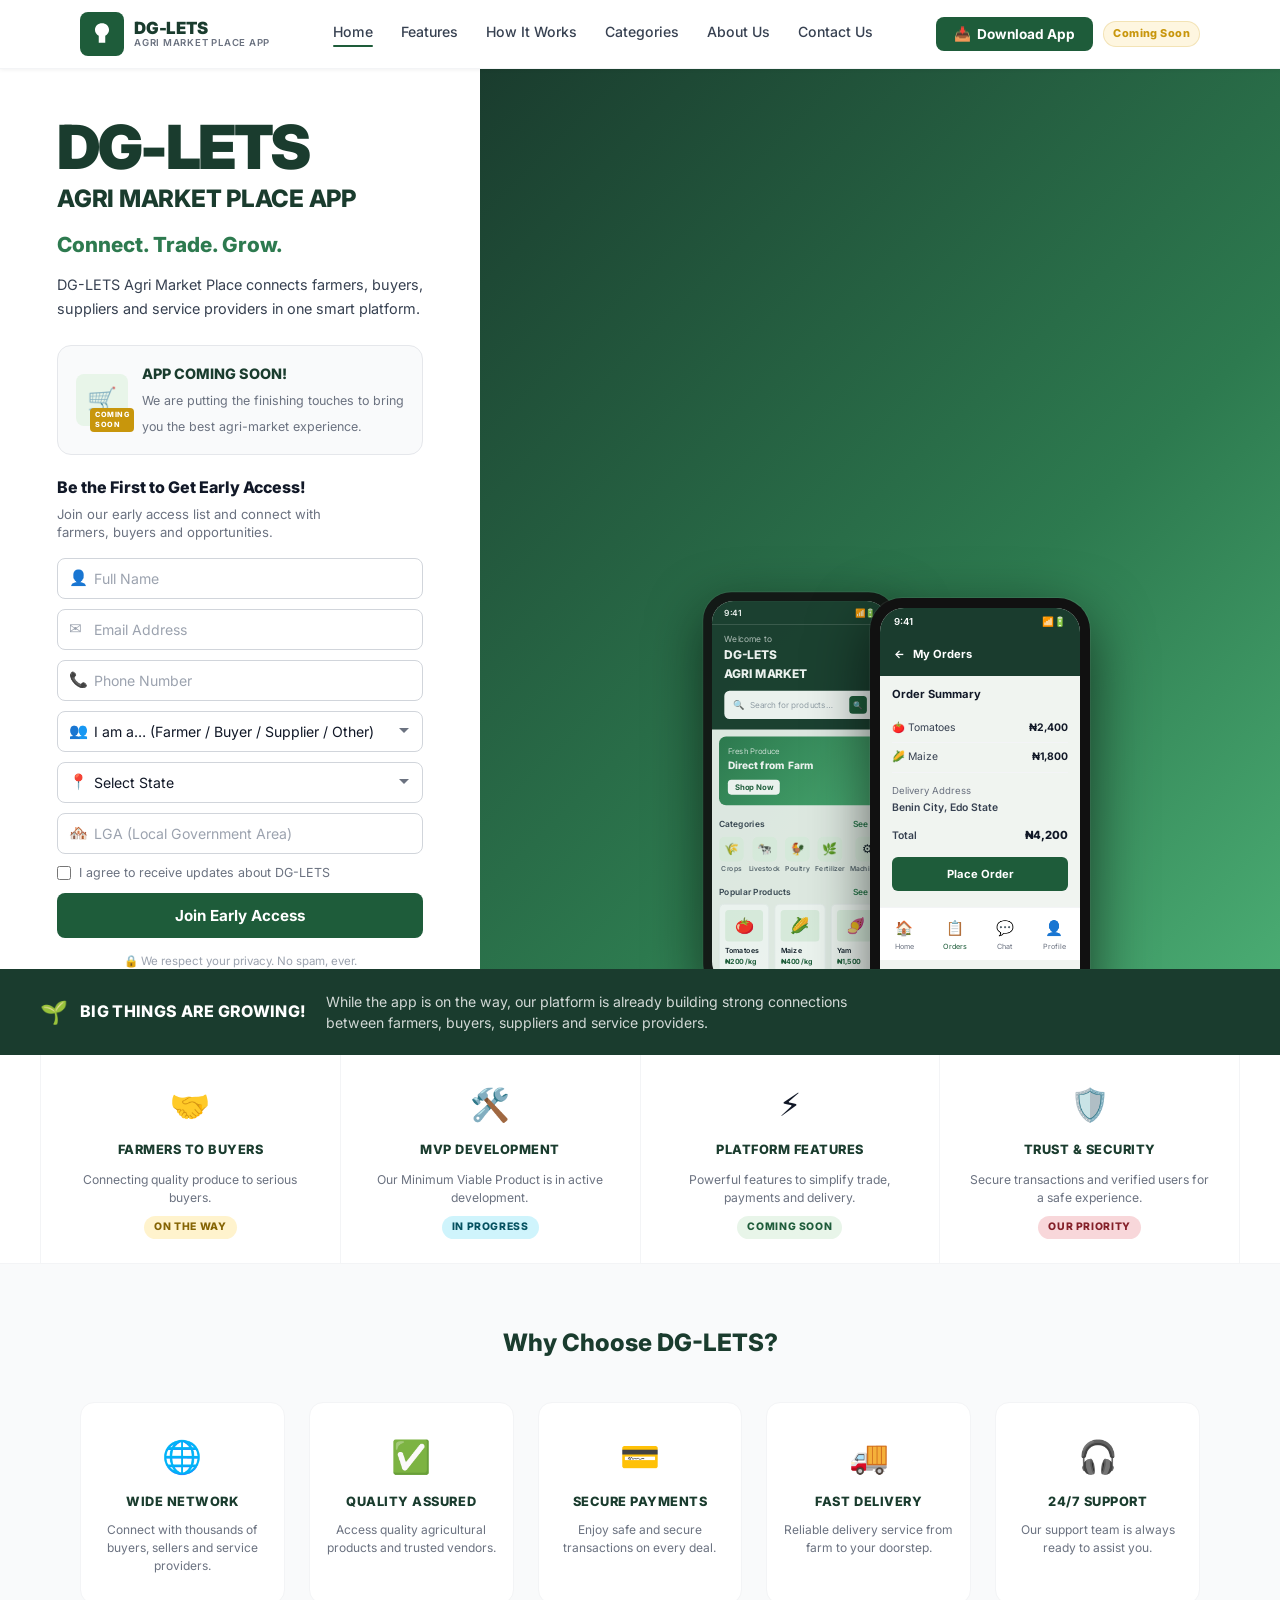
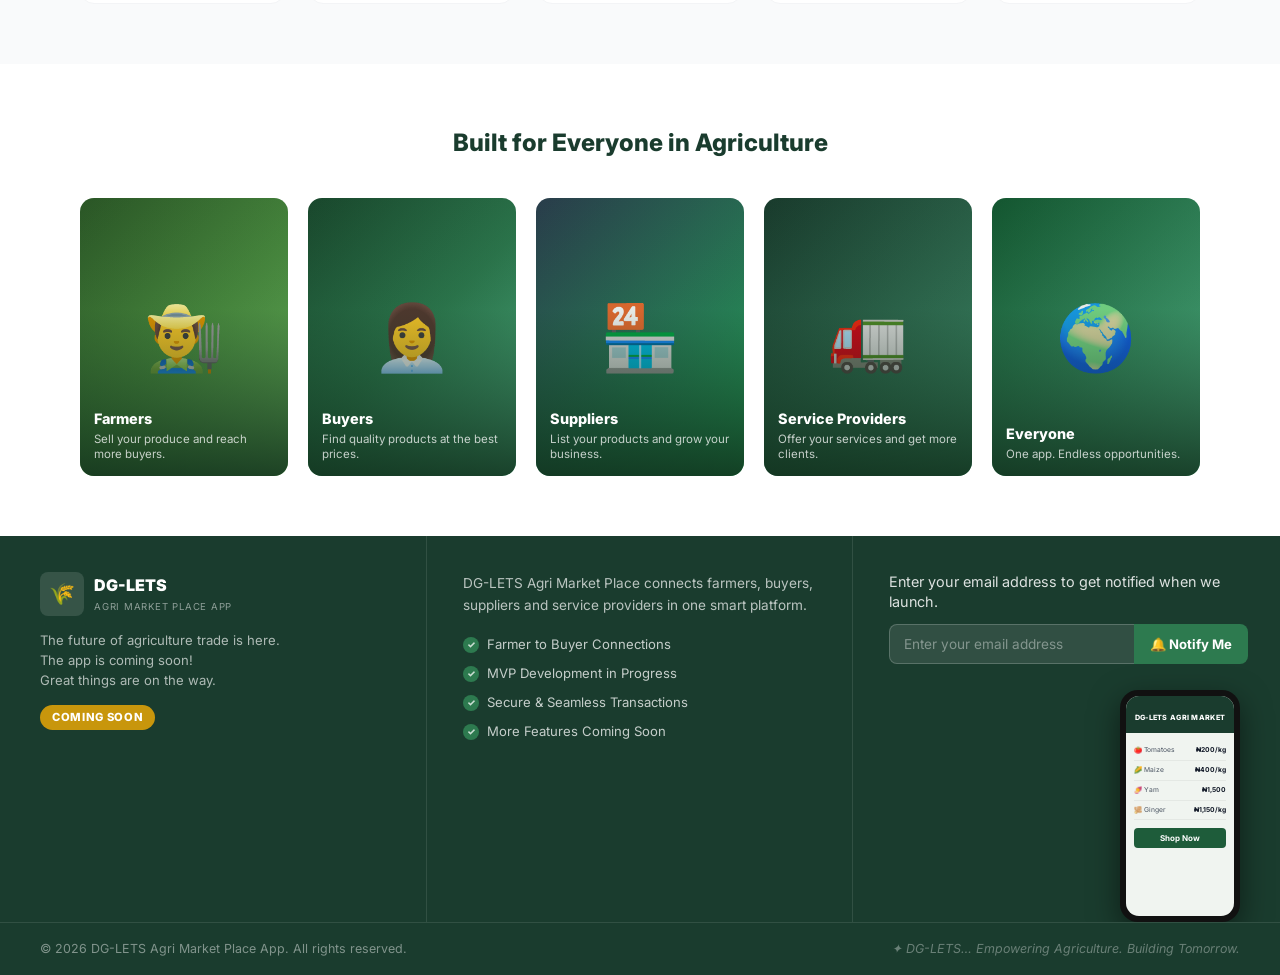
==== landing/index.html @ ef3fce00 "feat: add DG-LETS Agri Market landing page - Full landing page with hero, early access form, feature" ====
<!DOCTYPE html>
<html lang="en">
<head>
  <meta charset="UTF-8" />
  <meta name="viewport" content="width=device-width, initial-scale=1.0" />
  <title>DG-LETS Agri Market Place App — Connect. Trade. Grow.</title>
  <meta name="description" content="DG-LETS Agri Market Place connects farmers, buyers, suppliers and service providers in one smart platform." />
  <link rel="preconnect" href="https://fonts.googleapis.com" />
  <link rel="preconnect" href="https://fonts.gstatic.com" crossorigin />
  <link href="https://fonts.googleapis.com/css2?family=Inter:wght@300;400;500;600;700;800;900&display=swap" rel="stylesheet" />
  <link rel="stylesheet" href="styles.css" />
</head>
<body>

<!-- ═══════════════════════════════════
     NAVBAR
════════════════════════════════════ -->
<nav class="navbar" id="navbar">
  <div class="container">
    <div class="nav-inner">

      <!-- Logo -->
      <a href="#" class="nav-logo">
        <div class="nav-logo-icon">
          <svg viewBox="0 0 24 24"><path d="M12 2C8.5 2 5.5 4.5 5.5 8c0 2.5 1.5 4.5 3.5 5.5V20h6v-6.5C17 12.5 18.5 10.5 18.5 8c0-3.5-3-6-6.5-6zm-1 10.8V18h2v-5.2c-.3.1-.6.2-1 .2s-.7-.1-1-.2z"/></svg>
        </div>
        <div class="nav-logo-text">
          <span class="logo-name">DG-LETS</span>
          <span class="logo-sub">Agri Market Place App</span>
        </div>
      </a>

      <!-- Links -->
      <div class="nav-links">
        <a href="#home" class="active">Home</a>
        <a href="#features">Features</a>
        <a href="#how-it-works">How It Works</a>
        <a href="#categories">Categories</a>
        <a href="#about">About Us</a>
        <a href="#contact">Contact Us</a>
      </div>

      <!-- Right CTA -->
      <div class="nav-right">
        <button class="btn-download" onclick="scrollToForm()">
          📥 <span>Download App</span>
        </button>
        <span class="coming-soon-pill">Coming Soon</span>
      </div>

      <!-- Mobile hamburger -->
      <button class="hamburger" id="hamburger" aria-label="Open menu" aria-expanded="false">
        <span></span><span></span><span></span>
      </button>
    </div>

    <!-- Mobile menu -->
    <div class="mobile-menu" id="mobileMenu">
      <a href="#home">Home</a>
      <a href="#features">Features</a>
      <a href="#how-it-works">How It Works</a>
      <a href="#categories">Categories</a>
      <a href="#about">About Us</a>
      <a href="#contact">Contact Us</a>
      <button class="btn-download" onclick="scrollToForm()">📥 Download App</button>
    </div>
  </div>
</nav>

<!-- ═══════════════════════════════════
     HERO
════════════════════════════════════ -->
<section class="hero" id="home">

  <!-- LEFT: Form + Text -->
  <div class="hero-left container" style="padding-right:0">
    <h1 class="hero-brand-name">DG-LETS</h1>
    <p class="hero-brand-sub">AGRI MARKET PLACE APP</p>
    <p class="hero-tagline">Connect. Trade. Grow.</p>
    <p class="hero-desc">
      DG-LETS Agri Market Place connects farmers, buyers,<br>
      suppliers and service providers in one smart platform.
    </p>

    <!-- App Coming Soon box -->
    <div class="coming-soon-box">
      <div class="cs-icon">
        🛒
        <span class="cs-badge">COMING<br>SOON</span>
      </div>
      <div class="cs-text">
        <strong>APP COMING SOON!</strong>
        <span>We are putting the finishing touches to bring<br>you the best agri-market experience.</span>
      </div>
    </div>

    <!-- Early Access Form -->
    <p class="ea-heading">Be the First to Get Early Access!</p>
    <p class="ea-sub">Join our early access list and connect with<br>farmers, buyers and opportunities.</p>

    <form class="ea-form" id="earlyAccessForm" novalidate>
      <div class="form-row">
        <span class="f-icon">👤</span>
        <input type="text" id="ea-name" placeholder="Full Name" required />
      </div>
      <div class="form-row">
        <span class="f-icon">✉️</span>
        <input type="email" id="ea-email" placeholder="Email Address" required />
      </div>
      <div class="form-row">
        <span class="f-icon">📞</span>
        <input type="tel" id="ea-phone" placeholder="Phone Number" />
      </div>
      <div class="form-row">
        <span class="f-icon">👥</span>
        <select id="ea-role" required>
          <option value="" disabled selected>I am a… (Farmer / Buyer / Supplier / Other)</option>
          <option value="farmer">Farmer / Producer</option>
          <option value="buyer">Buyer / Retailer</option>
          <option value="supplier">Supplier / Trader</option>
          <option value="haulage">Haulage / Logistics</option>
          <option value="other">Other</option>
        </select>
      </div>
      <div class="form-row">
        <span class="f-icon">📍</span>
        <select id="ea-state">
          <option value="" disabled selected>Select State</option>
          <option>Abia</option><option>Adamawa</option><option>Akwa Ibom</option>
          <option>Anambra</option><option>Bauchi</option><option>Bayelsa</option>
          <option>Benue</option><option>Borno</option><option>Cross River</option>
          <option>Delta</option><option>Ebonyi</option><option>Edo</option>
          <option>Ekiti</option><option>Enugu</option><option>FCT Abuja</option>
          <option>Gombe</option><option>Imo</option><option>Jigawa</option>
          <option>Kaduna</option><option>Kano</option><option>Katsina</option>
          <option>Kebbi</option><option>Kogi</option><option>Kwara</option>
          <option>Lagos</option><option>Nasarawa</option><option>Niger</option>
          <option>Ogun</option><option>Ondo</option><option>Osun</option>
          <option>Oyo</option><option>Plateau</option><option>Rivers</option>
          <option>Sokoto</option><option>Taraba</option><option>Yobe</option>
          <option>Zamfara</option>
        </select>
      </div>
      <div class="form-row">
        <span class="f-icon">🏘️</span>
        <input type="text" id="ea-lga" placeholder="LGA (Local Government Area)" />
      </div>

      <div class="form-checkbox">
        <input type="checkbox" id="ea-consent" required />
        <label for="ea-consent">I agree to receive updates about DG-LETS</label>
      </div>

      <button type="submit" class="btn-join" id="ea-submit">Join Early Access</button>
      <p class="form-privacy">🔒 We respect your privacy. No spam, ever.</p>
    </form>

    <!-- Success state -->
    <div class="form-success" id="formSuccess">
      <div class="s-icon">🎉</div>
      <h4>You're on the list!</h4>
      <p>We'll notify you as soon as DG-LETS launches in your state.</p>
    </div>
  </div>

  <!-- RIGHT: Phone mockups on farm background -->
  <div class="hero-right">
    <div class="hero-right-bg"></div>
    <div class="hero-phones">

      <!-- Back phone: Home screen -->
      <div class="phone-wrap back">
        <div class="phone-outer">
          <div class="phone-screen">
            <div class="p1-status">
              <span>9:41</span>
              <span>📶🔋</span>
            </div>
            <div class="p1-header">
              <div class="welcome">Welcome to</div>
              <div class="app-name">DG-LETS<br>AGRI MARKET</div>
              <div class="p1-search">
                <span>🔍</span>
                <span style="font-size:.58rem;color:#9ca3af">Search for products…</span>
                <div class="sq">🔍</div>
              </div>
            </div>
            <div class="p1-banner">
              <div class="b-label">Fresh Produce</div>
              <div class="b-title">Direct from Farm</div>
              <button class="b-btn">Shop Now</button>
            </div>
            <div class="p1-cats">
              <div class="p1-cats-title"><span>Categories</span><span>See all</span></div>
              <div class="p1-cats-row">
                <div class="cat-chip"><div class="cc-icon">🌾</div><span>Crops</span></div>
                <div class="cat-chip"><div class="cc-icon">🐄</div><span>Livestock</span></div>
                <div class="cat-chip"><div class="cc-icon">🐓</div><span>Poultry</span></div>
                <div class="cat-chip"><div class="cc-icon">🌿</div><span>Fertilizer</span></div>
                <div class="cat-chip"><div class="cc-icon">⚙️</div><span>Machinery</span></div>
              </div>
            </div>
            <div class="p1-prods">
              <div class="p1-prods-title"><span>Popular Products</span><span>See all</span></div>
              <div class="p1-prods-row">
                <div class="prod-chip">
                  <div class="pc-img">🍅</div>
                  <div class="pc-name">Tomatoes</div>
                  <div class="pc-price">₦200 /kg</div>
                </div>
                <div class="prod-chip">
                  <div class="pc-img">🌽</div>
                  <div class="pc-name">Maize</div>
                  <div class="pc-price">₦400 /kg</div>
                </div>
                <div class="prod-chip">
                  <div class="pc-img">🍠</div>
                  <div class="pc-name">Yam</div>
                  <div class="pc-price">₦1,500</div>
                </div>
              </div>
            </div>
          </div>
        </div>
      </div>

      <!-- Front phone: My Orders -->
      <div class="phone-wrap front">
        <div class="phone-outer">
          <div class="phone-screen">
            <div class="p1-status">
              <span>9:41</span>
              <span>📶🔋</span>
            </div>
            <div class="p2-header">
              <span>←</span>
              <span>My Orders</span>
            </div>
            <div class="p2-body">
              <div class="p2-title">Order Summary</div>
              <div class="p2-item">
                <span class="p2-item-name">🍅 Tomatoes</span>
                <span class="p2-item-price">₦2,400</span>
              </div>
              <div class="p2-item">
                <span class="p2-item-name">🌽 Maize</span>
                <span class="p2-item-price">₦1,800</span>
              </div>
              <div class="p2-addr">
                <div class="p2-addr-label">Delivery Address</div>
                <div class="p2-addr-val">Benin City, Edo State</div>
              </div>
              <div class="p2-total">
                <span>Total</span>
                <strong>₦4,200</strong>
              </div>
              <button class="p2-btn">Place Order</button>
            </div>
            <div class="p2-nav">
              <div class="nav-item"><span class="ni-icon">🏠</span><span>Home</span></div>
              <div class="nav-item active"><span class="ni-icon">📋</span><span>Orders</span></div>
              <div class="nav-item"><span class="ni-icon">💬</span><span>Chat</span></div>
              <div class="nav-item"><span class="ni-icon">👤</span><span>Profile</span></div>
            </div>
          </div>
        </div>
      </div>

    </div>
  </div>
</section>

<!-- ═══════════════════════════════════
     BIG THINGS BANNER
════════════════════════════════════ -->
<div class="big-things-banner">
  <div class="bt-left">
    <span class="bt-icon">🌱</span>
    <strong>BIG THINGS ARE GROWING!</strong>
  </div>
  <div class="bt-right">
    While the app is on the way, our platform is already building strong connections<br>
    between farmers, buyers, suppliers and service providers.
  </div>
</div>

<!-- ═══════════════════════════════════
     STATUS BAR (4 columns)
════════════════════════════════════ -->
<div class="status-bar" id="features">
  <div class="status-bar-inner" style="max-width:1200px;margin:0 auto">
    <div class="status-col">
      <span class="sc-icon">🤝</span>
      <span class="sc-title">Farmers to Buyers</span>
      <span class="sc-desc">Connecting quality produce to serious buyers.</span>
      <span class="sc-badge on-way">ON THE WAY</span>
    </div>
    <div class="status-col">
      <span class="sc-icon">🛠️</span>
      <span class="sc-title">MVP Development</span>
      <span class="sc-desc">Our Minimum Viable Product is in active development.</span>
      <span class="sc-badge progress">IN PROGRESS</span>
    </div>
    <div class="status-col">
      <span class="sc-icon">⚡</span>
      <span class="sc-title">Platform Features</span>
      <span class="sc-desc">Powerful features to simplify trade, payments and delivery.</span>
      <span class="sc-badge coming">COMING SOON</span>
    </div>
    <div class="status-col">
      <span class="sc-icon">🛡️</span>
      <span class="sc-title">Trust &amp; Security</span>
      <span class="sc-desc">Secure transactions and verified users for a safe experience.</span>
      <span class="sc-badge priority">OUR PRIORITY</span>
    </div>
  </div>
</div>

<!-- ═══════════════════════════════════
     WHY CHOOSE DG-LETS
════════════════════════════════════ -->
<section class="why-section" id="how-it-works">
  <div class="container">
    <h2 class="why-heading">Why Choose DG-LETS?</h2>
    <div class="why-grid">
      <div class="why-card fade-up">
        <div class="why-icon">🌐</div>
        <h3>Wide Network</h3>
        <p>Connect with thousands of buyers, sellers and service providers.</p>
      </div>
      <div class="why-card fade-up" style="transition-delay:.07s">
        <div class="why-icon">✅</div>
        <h3>Quality Assured</h3>
        <p>Access quality agricultural products and trusted vendors.</p>
      </div>
      <div class="why-card fade-up" style="transition-delay:.14s">
        <div class="why-icon">💳</div>
        <h3>Secure Payments</h3>
        <p>Enjoy safe and secure transactions on every deal.</p>
      </div>
      <div class="why-card fade-up" style="transition-delay:.21s">
        <div class="why-icon">🚚</div>
        <h3>Fast Delivery</h3>
        <p>Reliable delivery service from farm to your doorstep.</p>
      </div>
      <div class="why-card fade-up" style="transition-delay:.28s">
        <div class="why-icon">🎧</div>
        <h3>24/7 Support</h3>
        <p>Our support team is always ready to assist you.</p>
      </div>
    </div>
  </div>
</section>

<!-- ═══════════════════════════════════
     BUILT FOR EVERYONE
════════════════════════════════════ -->
<section class="everyone-section" id="categories">
  <div class="container">
    <h2 class="everyone-heading">Built for Everyone in Agriculture</h2>
    <div class="people-grid">

      <div class="people-card fade-up">
        <div class="people-avatar people-img-1">👨‍🌾</div>
        <div class="people-card-overlay"></div>
        <div class="people-card-label">
          <strong>Farmers</strong>
          <span>Sell your produce and reach more buyers.</span>
        </div>
      </div>

      <div class="people-card fade-up" style="transition-delay:.08s">
        <div class="people-avatar people-img-2">👩‍💼</div>
        <div class="people-card-overlay"></div>
        <div class="people-card-label">
          <strong>Buyers</strong>
          <span>Find quality products at the best prices.</span>
        </div>
      </div>

      <div class="people-card fade-up" style="transition-delay:.16s">
        <div class="people-avatar people-img-3">🏪</div>
        <div class="people-card-overlay"></div>
        <div class="people-card-label">
          <strong>Suppliers</strong>
          <span>List your products and grow your business.</span>
        </div>
      </div>

      <div class="people-card fade-up" style="transition-delay:.24s">
        <div class="people-avatar people-img-4">🚛</div>
        <div class="people-card-overlay"></div>
        <div class="people-card-label">
          <strong>Service Providers</strong>
          <span>Offer your services and get more clients.</span>
        </div>
      </div>

      <div class="people-card fade-up" style="transition-delay:.32s">
        <div class="people-avatar people-img-5">🌍</div>
        <div class="people-card-overlay"></div>
        <div class="people-card-label">
          <strong>Everyone</strong>
          <span>One app. Endless opportunities.</span>
        </div>
      </div>

    </div>
  </div>
</section>

<!-- ═══════════════════════════════════
     FOOTER
════════════════════════════════════ -->
<footer class="footer" id="contact">
  <div class="footer-top">

    <!-- Col 1: Logo + tagline -->
    <div class="footer-logo-col">
      <div class="footer-logo">
        <div class="fl-icon">🌾</div>
        <div class="fl-text">
          <span class="fl-name">DG-LETS</span>
          <span class="fl-sub">Agri Market Place App</span>
        </div>
      </div>
      <p class="footer-tagline">
        The future of agriculture trade is here.<br>
        The app is coming soon!<br>
        Great things are on the way.
      </p>
      <span class="footer-coming-soon">COMING SOON</span>
    </div>

    <!-- Col 2: Description + checklist -->
    <div class="footer-mid-col">
      <p>
        DG-LETS Agri Market Place connects farmers, buyers,<br>
        suppliers and service providers in one smart platform.
      </p>
      <ul class="footer-checklist">
        <li>Farmer to Buyer Connections</li>
        <li>MVP Development in Progress</li>
        <li>Secure &amp; Seamless Transactions</li>
        <li>More Features Coming Soon</li>
      </ul>
    </div>

    <!-- Col 3: Notify form + mini phone -->
    <div class="footer-right-col">
      <div class="footer-notify">
        <p>Enter your email address to get notified when we launch.</p>
        <div class="notify-row">
          <input type="email" id="footer-email" placeholder="Enter your email address" />
          <button type="button" id="notifyBtn">🔔 Notify Me</button>
        </div>
      </div>
      <div class="footer-phone">
        <div class="footer-phone-outer">
          <div class="footer-phone-screen">
            <div class="fps-header"><span>DG-LETS AGRI MARKET</span></div>
            <div class="fps-body">
              <div class="fps-row"><span>🍅 Tomatoes</span><strong>₦200/kg</strong></div>
              <div class="fps-row"><span>🌽 Maize</span><strong>₦400/kg</strong></div>
              <div class="fps-row"><span>🍠 Yam</span><strong>₦1,500</strong></div>
              <div class="fps-row"><span>🫚 Ginger</span><strong>₦1,150/kg</strong></div>
              <button class="fps-btn">Shop Now</button>
            </div>
          </div>
        </div>
      </div>
    </div>

  </div>

  <div class="footer-bottom">
    <span>© 2026 DG-LETS Agri Market Place App. All rights reserved.</span>
    <span class="footer-bottom-tagline">✦ DG-LETS… Empowering Agriculture. Building Tomorrow.</span>
  </div>
</footer>

<!-- Toast -->
<div class="toast" id="toast">
  <span>🎉</span>
  <span id="toastMsg">You're on the early access list!</span>
</div>

<script src="app.js"></script>
</body>
</html>
---- landing/styles.css ----
/* ============================================================
   DG-LETS AGRI MARKET — Landing Page Styles (Reference Match)
   ============================================================ */
:root {
  --green-dark:  #1a3c2e;
  --green-main:  #1e5c3a;
  --green-mid:   #2d7a4f;
  --green-light: #4caf75;
  --green-pale:  #e8f5e9;
  --gold:        #c8960c;
  --gold-bg:     #fef6e0;
  --white:       #ffffff;
  --off-white:   #f9fafb;
  --gray-900:    #111827;
  --gray-700:    #374151;
  --gray-500:    #6b7280;
  --gray-300:    #d1d5db;
  --gray-100:    #f3f4f6;
  --font:        'Inter', system-ui, sans-serif;
  --radius:      8px;
  --radius-lg:   14px;
  --shadow:      0 2px 12px rgba(0,0,0,.10);
  --shadow-lg:   0 8px 32px rgba(0,0,0,.15);
}
*, *::before, *::after { box-sizing: border-box; margin: 0; padding: 0; }
html { scroll-behavior: smooth; }
body { font-family: var(--font); background: var(--white); color: var(--gray-900); line-height: 1.6; overflow-x: hidden; }
a { text-decoration: none; color: inherit; }
img { max-width: 100%; display: block; }
button, input, select { font-family: var(--font); }
.container { max-width: 1200px; margin: 0 auto; padding: 0 40px; }

/* ══════════════════════════════════════
   NAVBAR
══════════════════════════════════════ */
.navbar {
  background: var(--white);
  border-bottom: 1px solid var(--gray-100);
  position: sticky; top: 0; z-index: 1000;
  box-shadow: 0 1px 4px rgba(0,0,0,.06);
}
.nav-inner {
  display: flex; align-items: center;
  justify-content: space-between;
  height: 68px;
}
.nav-logo { display: flex; align-items: center; gap: 10px; }
.nav-logo-icon {
  width: 44px; height: 44px;
  background: var(--green-main);
  border-radius: var(--radius);
  display: flex; align-items: center; justify-content: center;
  flex-shrink: 0;
}
.nav-logo-icon svg { width: 26px; height: 26px; fill: white; }
.nav-logo-text { line-height: 1.1; }
.nav-logo-text .logo-name { font-size: 1.05rem; font-weight: 900; color: var(--green-dark); letter-spacing: -.01em; display: block; }
.nav-logo-text .logo-sub  { font-size: .6rem; font-weight: 600; color: var(--gray-500); letter-spacing: .08em; text-transform: uppercase; display: block; }
.nav-links { display: flex; align-items: center; gap: 28px; }
.nav-links a { font-size: .88rem; font-weight: 500; color: var(--gray-700); transition: color .2s; position: relative; padding-bottom: 3px; }
.nav-links a.active::after, .nav-links a:hover::after { content:''; position:absolute; bottom:0; left:0; right:0; height:2px; background:var(--green-main); border-radius:2px; }
.nav-links a:hover { color: var(--green-main); }
.nav-right { display: flex; align-items: center; gap: 10px; }
.btn-download {
  background: var(--green-main); color: white;
  border: none; border-radius: var(--radius);
  padding: 9px 18px; font-size: .85rem; font-weight: 700;
  cursor: pointer; display: flex; align-items: center; gap: 6px;
  transition: background .2s;
}
.btn-download:hover { background: var(--green-mid); }
.coming-soon-pill {
  background: var(--gold-bg); color: var(--gold);
  font-size: .68rem; font-weight: 800; padding: 3px 9px;
  border-radius: 50px; letter-spacing: .04em;
  border: 1px solid rgba(200,150,12,.2);
  white-space: nowrap;
}
.hamburger { display: none; flex-direction: column; gap: 5px; cursor: pointer; background: none; border: none; padding: 4px; }
.hamburger span { display: block; width: 22px; height: 2px; background: var(--gray-700); border-radius: 2px; transition: all .3s; }
.mobile-menu { display: none; flex-direction: column; padding: 12px 0 20px; border-top: 1px solid var(--gray-100); gap: 2px; }
.mobile-menu a { font-size: .95rem; font-weight: 500; color: var(--gray-700); padding: 10px 0; display: block; border-bottom: 1px solid var(--gray-100); }
.mobile-menu .btn-download { margin-top: 12px; justify-content: center; }
.mobile-menu.open { display: flex; }

/* ══════════════════════════════════════
   HERO
══════════════════════════════════════ */
.hero {
  background: var(--white);
  padding: 0;
  display: grid;
  grid-template-columns: 480px 1fr;
  min-height: calc(100vh - 68px);
  max-height: 900px;
  overflow: hidden;
}

/* LEFT PANEL */
.hero-left {
  padding: 48px 40px 48px 0;
  display: flex; flex-direction: column; justify-content: center;
}
.hero-brand-name {
  font-size: 3.8rem; font-weight: 900;
  color: var(--green-dark); letter-spacing: -.04em;
  line-height: 1; margin-bottom: 2px;
}
.hero-brand-sub {
  font-size: 1.5rem; font-weight: 800;
  color: var(--green-dark); letter-spacing: -.01em;
  margin-bottom: 10px;
}
.hero-tagline {
  font-size: 1.3rem; font-weight: 800;
  color: var(--green-mid); margin-bottom: 12px;
}
.hero-desc {
  font-size: .9rem; color: var(--gray-700);
  line-height: 1.65; margin-bottom: 24px;
  max-width: 400px;
}

/* Coming soon box */
.coming-soon-box {
  background: var(--off-white);
  border: 1px solid var(--gray-200, #e5e7eb);
  border-radius: var(--radius-lg);
  padding: 16px 18px;
  display: flex; align-items: center; gap: 14px;
  margin-bottom: 20px;
}
.cs-icon {
  width: 52px; height: 52px; flex-shrink: 0;
  background: var(--green-pale);
  border-radius: var(--radius);
  display: flex; align-items: center; justify-content: center;
  font-size: 1.5rem; position: relative;
}
.cs-icon .cs-badge {
  position: absolute; bottom: -6px; right: -6px;
  background: var(--gold); color: white;
  font-size: .45rem; font-weight: 800;
  padding: 2px 5px; border-radius: 4px; letter-spacing: .06em;
  line-height: 1.4;
}
.cs-text strong { font-size: .9rem; font-weight: 800; color: var(--green-dark); display: block; margin-bottom: 2px; }
.cs-text span   { font-size: .78rem; color: var(--gray-500); line-height: 1.4; }

/* Early access subheading */
.ea-heading { font-size: 1rem; font-weight: 800; color: var(--gray-900); margin-bottom: 4px; }
.ea-sub     { font-size: .82rem; color: var(--gray-500); margin-bottom: 16px; line-height: 1.4; }

/* Form */
.ea-form { display: flex; flex-direction: column; gap: 10px; }
.form-row { position: relative; }
.form-row .f-icon {
  position: absolute; left: 12px; top: 50%; transform: translateY(-50%);
  font-size: .95rem; pointer-events: none; color: var(--gray-400, #9ca3af);
}
.form-row input,
.form-row select {
  width: 100%; padding: 11px 12px 11px 36px;
  border: 1.5px solid var(--gray-300);
  border-radius: var(--radius);
  font-size: .88rem; color: var(--gray-900);
  background: var(--white); outline: none;
  transition: border-color .2s;
  appearance: none;
}
.form-row input::placeholder { color: var(--gray-400, #9ca3af); }
.form-row input:focus,
.form-row select:focus { border-color: var(--green-mid); box-shadow: 0 0 0 3px rgba(45,122,79,.1); }
.form-row select { background-image: url("data:image/svg+xml,%3Csvg xmlns='http://www.w3.org/2000/svg' width='12' height='12' viewBox='0 0 12 12'%3E%3Cpath fill='%236b7280' d='M6 8L1 3h10z'/%3E%3C/svg%3E"); background-repeat: no-repeat; background-position: right 12px center; padding-right: 32px; }
.form-checkbox { display: flex; align-items: flex-start; gap: 8px; }
.form-checkbox input[type=checkbox] { width: 14px; height: 14px; margin-top: 2px; flex-shrink: 0; accent-color: var(--green-main); }
.form-checkbox label { font-size: .78rem; color: var(--gray-500); line-height: 1.4; }
.btn-join {
  background: var(--green-main); color: white;
  border: none; border-radius: var(--radius);
  padding: 13px 24px; font-size: .95rem; font-weight: 700;
  cursor: pointer; width: 100%;
  transition: background .2s, transform .15s;
  margin-top: 2px;
}
.btn-join:hover { background: var(--green-mid); transform: translateY(-1px); }
.form-privacy { font-size: .72rem; color: var(--gray-400, #9ca3af); text-align: center; display: flex; align-items: center; justify-content: center; gap: 5px; margin-top: 4px; }
.field-error { font-size: .72rem; color: #ef4444; margin-top: 3px; display: block; }
.form-success { display: none; text-align: center; padding: 24px 0; }
.form-success .s-icon { font-size: 2.5rem; margin-bottom: 10px; }
.form-success h4 { font-size: 1rem; font-weight: 700; color: var(--green-dark); margin-bottom: 6px; }
.form-success p { font-size: .85rem; color: var(--gray-500); }

/* RIGHT PANEL — phones + farm bg */
.hero-right {
  position: relative;
  background: linear-gradient(135deg, #1a3c2e 0%, #2d7a4f 60%, #4caf75 100%);
  overflow: hidden;
  display: flex; align-items: flex-end; justify-content: center;
}
.hero-right-bg {
  position: absolute; inset: 0;
  background-image: url('https://images.unsplash.com/photo-1416879595882-3373a0480b5b?w=900&q=80');
  background-size: cover; background-position: center;
  opacity: .35;
}
.hero-phones {
  position: relative; z-index: 2;
  display: flex; align-items: flex-end; gap: -20px;
  padding-bottom: 0; padding-top: 40px;
}
.phone-wrap { position: relative; }
.phone-wrap.back {
  transform: translateX(30px) scale(.88);
  z-index: 1; opacity: .9;
}
.phone-wrap.front {
  z-index: 2;
  transform: translateX(-10px);
}
.phone-outer {
  width: 220px;
  background: #111;
  border-radius: 32px;
  padding: 10px;
  box-shadow: 0 20px 60px rgba(0,0,0,.6), 0 0 0 1px rgba(255,255,255,.08);
}
.phone-screen {
  background: #f0f4f0;
  border-radius: 24px;
  overflow: hidden;
  min-height: 400px;
}
/* Phone 1 — Home screen */
.p1-status { background: var(--green-dark); padding: 6px 14px; display: flex; justify-content: space-between; align-items: center; }
.p1-status span { color: white; font-size: .6rem; font-weight: 600; }
.p1-header { background: var(--green-dark); padding: 8px 14px 12px; }
.p1-header .welcome { font-size: .6rem; color: rgba(255,255,255,.7); }
.p1-header .app-name { font-size: .85rem; font-weight: 800; color: white; }
.p1-search { background: white; border-radius: 6px; padding: 6px 10px; display: flex; align-items: center; gap: 6px; margin-top: 8px; }
.p1-search span { font-size: .65rem; color: var(--gray-400, #9ca3af); }
.p1-search .sq { width: 20px; height: 20px; background: var(--green-main); border-radius: 4px; display: flex; align-items: center; justify-content: center; font-size: .55rem; color: white; margin-left: auto; }
.p1-banner { margin: 8px; background: linear-gradient(135deg, var(--green-mid), var(--green-light)); border-radius: 8px; padding: 10px; overflow: hidden; position: relative; }
.p1-banner .b-label { font-size: .55rem; color: rgba(255,255,255,.8); }
.p1-banner .b-title { font-size: .72rem; font-weight: 800; color: white; }
.p1-banner .b-btn { background: white; color: var(--green-main); border: none; border-radius: 4px; padding: 3px 8px; font-size: .55rem; font-weight: 700; margin-top: 6px; cursor: pointer; }
.p1-cats { padding: 6px 8px; }
.p1-cats-title { display: flex; justify-content: space-between; font-size: .6rem; font-weight: 600; color: var(--gray-700); margin-bottom: 6px; }
.p1-cats-title span:last-child { color: var(--green-mid); }
.p1-cats-row { display: flex; gap: 6px; }
.cat-chip { display: flex; flex-direction: column; align-items: center; gap: 3px; }
.cat-chip .cc-icon { width: 28px; height: 28px; background: var(--green-pale); border-radius: 6px; display: flex; align-items: center; justify-content: center; font-size: .85rem; }
.cat-chip span { font-size: .48rem; color: var(--gray-600, #4b5563); font-weight: 500; }
.p1-prods { padding: 6px 8px 10px; }
.p1-prods-title { display: flex; justify-content: space-between; font-size: .6rem; font-weight: 600; color: var(--gray-700); margin-bottom: 6px; }
.p1-prods-title span:last-child { color: var(--green-mid); }
.p1-prods-row { display: flex; gap: 6px; }
.prod-chip { flex: 1; background: white; border-radius: 6px; padding: 6px; border: 1px solid var(--gray-100); }
.prod-chip .pc-img { width: 100%; height: 36px; border-radius: 4px; background: var(--green-pale); margin-bottom: 4px; display: flex; align-items: center; justify-content: center; font-size: 1.1rem; }
.prod-chip .pc-name { font-size: .5rem; font-weight: 600; color: var(--gray-900); }
.prod-chip .pc-price { font-size: .5rem; color: var(--green-main); font-weight: 700; }

/* Phone 2 — My Orders screen */
.p2-header { background: var(--green-dark); padding: 10px 14px 12px; display: flex; align-items: center; gap: 8px; }
.p2-header span { color: white; font-size: .7rem; font-weight: 700; }
.p2-body { padding: 10px 12px; }
.p2-title { font-size: .7rem; font-weight: 700; color: var(--gray-900); margin-bottom: 10px; }
.p2-item { display: flex; justify-content: space-between; align-items: center; padding: 6px 0; border-bottom: 1px solid var(--gray-100); }
.p2-item-name { font-size: .65rem; color: var(--gray-700); }
.p2-item-price { font-size: .65rem; font-weight: 700; color: var(--gray-900); }
.p2-addr { margin-top: 10px; }
.p2-addr-label { font-size: .6rem; color: var(--gray-500); margin-bottom: 2px; }
.p2-addr-val { font-size: .65rem; font-weight: 600; color: var(--gray-700); }
.p2-total { margin-top: 10px; display: flex; justify-content: space-between; align-items: center; }
.p2-total span { font-size: .65rem; color: var(--gray-700); font-weight: 600; }
.p2-total strong { font-size: .7rem; font-weight: 800; color: var(--gray-900); }
.p2-btn { background: var(--green-main); color: white; border: none; border-radius: 6px; padding: 10px; width: 100%; font-size: .7rem; font-weight: 700; margin-top: 12px; cursor: pointer; }
.p2-nav { background: white; display: flex; justify-content: space-around; padding: 8px 0; border-top: 1px solid var(--gray-100); margin-top: 6px; }
.nav-item { display: flex; flex-direction: column; align-items: center; gap: 2px; font-size: .45rem; color: var(--gray-500); }
.nav-item.active { color: var(--green-main); }
.nav-item .ni-icon { font-size: .9rem; }

/* ══════════════════════════════════════
   BIG THINGS BANNER
══════════════════════════════════════ */
.big-things-banner {
  background: var(--green-dark);
  color: white; padding: 22px 40px;
  display: flex; align-items: center; gap: 20px;
  flex-wrap: wrap;
}
.bt-left { display: flex; align-items: center; gap: 12px; white-space: nowrap; }
.bt-left .bt-icon { font-size: 1.4rem; }
.bt-left strong { font-size: 1rem; font-weight: 800; letter-spacing: .02em; }
.bt-right { font-size: .88rem; color: rgba(255,255,255,.8); line-height: 1.5; }

/* ══════════════════════════════════════
   STATUS BAR (4 columns)
══════════════════════════════════════ */
.status-bar { background: var(--white); border-bottom: 1px solid var(--gray-100); }
.status-bar-inner {
  display: grid; grid-template-columns: repeat(4, 1fr);
  border-left: 1px solid var(--gray-100);
}
.status-col {
  padding: 24px 28px;
  border-right: 1px solid var(--gray-100);
  display: flex; flex-direction: column; align-items: center;
  text-align: center; gap: 10px;
}
.sc-icon { font-size: 2rem; }
.sc-title { font-size: .8rem; font-weight: 800; color: var(--green-dark); text-transform: uppercase; letter-spacing: .04em; }
.sc-desc { font-size: .76rem; color: var(--gray-500); line-height: 1.45; }
.sc-badge {
  font-size: .65rem; font-weight: 800; letter-spacing: .06em;
  padding: 3px 10px; border-radius: 50px; text-transform: uppercase;
}
.sc-badge.on-way   { background: #fff3cd; color: #856404; }
.sc-badge.progress { background: #cff4fc; color: #055160; }
.sc-badge.coming   { background: var(--green-pale); color: var(--green-main); }
.sc-badge.priority { background: #f8d7da; color: #842029; }

/* ══════════════════════════════════════
   WHY CHOOSE
══════════════════════════════════════ */
.why-section { background: var(--off-white); padding: 60px 0; }
.why-heading { text-align: center; font-size: 1.5rem; font-weight: 800; color: var(--green-dark); margin-bottom: 40px; }
.why-grid {
  display: grid; grid-template-columns: repeat(5, 1fr); gap: 24px;
}
.why-card {
  background: var(--white); border-radius: var(--radius-lg);
  padding: 28px 16px; text-align: center;
  border: 1px solid var(--gray-100);
  transition: all .2s;
}
.why-card:hover { transform: translateY(-3px); box-shadow: var(--shadow); }
.why-icon { font-size: 2rem; margin-bottom: 10px; }
.why-card h3 { font-size: .8rem; font-weight: 800; color: var(--green-dark); text-transform: uppercase; letter-spacing: .04em; margin-bottom: 8px; }
.why-card p { font-size: .75rem; color: var(--gray-500); line-height: 1.5; }

/* ══════════════════════════════════════
   BUILT FOR EVERYONE
══════════════════════════════════════ */
.everyone-section { background: var(--white); padding: 60px 0; }
.everyone-heading { text-align: center; font-size: 1.5rem; font-weight: 800; color: var(--green-dark); margin-bottom: 36px; }
.people-grid { display: grid; grid-template-columns: repeat(5, 1fr); gap: 20px; }
.people-card { position: relative; border-radius: var(--radius-lg); overflow: hidden; aspect-ratio: 3/4; cursor: pointer; }
.people-card-img {
  width: 100%; height: 100%; object-fit: cover;
  transition: transform .3s;
}
.people-card:hover .people-card-img { transform: scale(1.04); }
.people-card-overlay {
  position: absolute; inset: 0;
  background: linear-gradient(to top, rgba(15,45,26,.85) 0%, rgba(15,45,26,.1) 60%);
}
.people-card-label {
  position: absolute; bottom: 0; left: 0; right: 0;
  padding: 16px 14px 14px;
  color: white;
}
.people-card-label strong { font-size: .9rem; font-weight: 800; display: block; margin-bottom: 2px; }
.people-card-label span  { font-size: .72rem; color: rgba(255,255,255,.75); line-height: 1.3; display: block; }

/* Placeholder images using CSS gradients (no external images needed) */
.people-img-1 { background: linear-gradient(135deg, #2d5a27 0%, #4a8c3f 50%, #6dba60 100%); }
.people-img-2 { background: linear-gradient(135deg, #1a4a2e 0%, #2d7a4f 50%, #52b788 100%); }
.people-img-3 { background: linear-gradient(135deg, #2c3e50 0%, #27ae60 100%); }
.people-img-4 { background: linear-gradient(135deg, #1a3c2e 0%, #40916c 100%); }
.people-img-5 { background: linear-gradient(135deg, #145a32 0%, #52b788 100%); }

/* Person avatar inside placeholder */
.people-avatar { width: 100%; height: 100%; display: flex; align-items: center; justify-content: center; font-size: 4rem; }

/* ══════════════════════════════════════
   FOOTER
══════════════════════════════════════ */
.footer { background: var(--green-dark); color: white; }
.footer-top {
  display: grid; grid-template-columns: 1fr 1fr 1fr;
  gap: 0; border-bottom: 1px solid rgba(255,255,255,.1);
}
/* Left: logo + tagline */
.footer-logo-col {
  padding: 36px 36px 36px 40px;
  border-right: 1px solid rgba(255,255,255,.1);
  display: flex; flex-direction: column; gap: 14px;
}
.footer-logo { display: flex; align-items: center; gap: 10px; }
.footer-logo .fl-icon { width: 44px; height: 44px; background: rgba(255,255,255,.12); border-radius: var(--radius); display: flex; align-items: center; justify-content: center; font-size: 1.3rem; }
.footer-logo .fl-text .fl-name { font-size: 1rem; font-weight: 900; color: white; display: block; }
.footer-logo .fl-text .fl-sub  { font-size: .6rem; color: rgba(255,255,255,.5); letter-spacing: .08em; text-transform: uppercase; display: block; }
.footer-tagline { font-size: .82rem; color: rgba(255,255,255,.65); line-height: 1.55; }
.footer-coming-soon { background: var(--gold); color: white; font-size: .7rem; font-weight: 800; padding: 4px 12px; border-radius: 50px; letter-spacing: .06em; display: inline-block; align-self: flex-start; }

/* Middle: description + checklist */
.footer-mid-col {
  padding: 36px 36px;
  border-right: 1px solid rgba(255,255,255,.1);
}
.footer-mid-col p { font-size: .85rem; color: rgba(255,255,255,.7); line-height: 1.65; margin-bottom: 18px; }
.footer-checklist { list-style: none; display: flex; flex-direction: column; gap: 8px; }
.footer-checklist li { font-size: .82rem; color: rgba(255,255,255,.75); display: flex; align-items: center; gap: 8px; }
.footer-checklist li::before { content: '✓'; width: 16px; height: 16px; background: var(--green-mid); border-radius: 50%; display: flex; align-items: center; justify-content: center; font-size: .6rem; font-weight: 800; flex-shrink: 0; }

/* Right: notify form + phone mockup */
.footer-right-col {
  padding: 36px 40px 0 36px;
  display: flex; flex-direction: column; justify-content: space-between;
  overflow: hidden;
}
.footer-notify p { font-size: .9rem; color: rgba(255,255,255,.85); margin-bottom: 12px; line-height: 1.4; }
.notify-row { display: flex; gap: 0; margin-bottom: 10px; }
.notify-row input {
  flex: 1; padding: 11px 14px;
  background: rgba(255,255,255,.1); border: 1px solid rgba(255,255,255,.2);
  border-right: none; border-radius: var(--radius) 0 0 var(--radius);
  color: white; font-size: .85rem; outline: none;
  transition: border-color .2s;
}
.notify-row input::placeholder { color: rgba(255,255,255,.4); }
.notify-row input:focus { border-color: rgba(255,255,255,.5); }
.notify-row button {
  background: var(--green-mid); color: white; border: none;
  padding: 11px 16px; border-radius: 0 var(--radius) var(--radius) 0;
  font-size: .82rem; font-weight: 700; cursor: pointer;
  white-space: nowrap; display: flex; align-items: center; gap: 5px;
  transition: background .2s;
}
.notify-row button:hover { background: var(--green-light); }

/* Mini phone in footer */
.footer-phone { align-self: flex-end; margin-top: 16px; }
.footer-phone-outer {
  width: 120px; background: #111; border-radius: 18px;
  padding: 6px; box-shadow: 0 10px 30px rgba(0,0,0,.5);
}
.footer-phone-screen {
  background: #f0f4f0; border-radius: 13px;
  min-height: 220px; overflow: hidden;
}
.fps-header { background: var(--green-dark); padding: 6px 8px; text-align: center; }
.fps-header span { font-size: .45rem; font-weight: 800; color: white; letter-spacing: .04em; }
.fps-body { padding: 8px; }
.fps-row { display: flex; justify-content: space-between; align-items: center; padding: 4px 0; border-bottom: 1px solid rgba(0,0,0,.05); }
.fps-row span { font-size: .42rem; color: var(--gray-600, #4b5563); }
.fps-row strong { font-size: .42rem; color: var(--gray-900); }
.fps-btn { background: var(--green-main); color: white; border: none; border-radius: 4px; padding: 5px 8px; width: 100%; font-size: .5rem; font-weight: 700; margin-top: 8px; cursor: pointer; }

/* Footer bottom bar */
.footer-bottom {
  padding: 16px 40px;
  display: flex; align-items: center; justify-content: space-between;
  font-size: .78rem; color: rgba(255,255,255,.45);
  flex-wrap: wrap; gap: 8px;
}
.footer-bottom strong { color: rgba(255,255,255,.6); }
.footer-bottom-tagline { font-style: italic; color: rgba(255,255,255,.35); }

/* ══════════════════════════════════════
   TOAST
══════════════════════════════════════ */
.toast {
  position: fixed; bottom: 28px; right: 28px;
  background: var(--green-dark); color: white;
  padding: 14px 22px; border-radius: var(--radius-lg);
  box-shadow: var(--shadow-lg); font-size: .88rem; font-weight: 500;
  display: flex; align-items: center; gap: 10px; z-index: 9999;
  transform: translateY(80px); opacity: 0;
  transition: all .35s cubic-bezier(.34,1.56,.64,1);
  max-width: 340px;
}
.toast.show { transform: translateY(0); opacity: 1; }

/* ══════════════════════════════════════
   ANIMATIONS
══════════════════════════════════════ */
.fade-up { opacity: 0; transform: translateY(24px); transition: opacity .55s ease, transform .55s ease; }
.fade-up.visible { opacity: 1; transform: translateY(0); }

/* ══════════════════════════════════════
   RESPONSIVE
══════════════════════════════════════ */
@media (max-width: 1024px) {
  .hero { grid-template-columns: 1fr 1fr; }
  .why-grid { grid-template-columns: repeat(3, 1fr); }
  .people-grid { grid-template-columns: repeat(3, 1fr); }
  .footer-top { grid-template-columns: 1fr 1fr; }
  .footer-right-col { grid-column: 1 / -1; border-right: none; border-top: 1px solid rgba(255,255,255,.1); flex-direction: row; align-items: center; gap: 32px; }
}
@media (max-width: 860px) {
  .container { padding: 0 20px; }
  .hero { grid-template-columns: 1fr; max-height: none; }
  .hero-left { padding: 40px 0; }
  .hero-right { min-height: 400px; }
  .status-bar-inner { grid-template-columns: repeat(2, 1fr); }
  .why-grid { grid-template-columns: repeat(2, 1fr); }
  .people-grid { grid-template-columns: repeat(2, 1fr); }
  .footer-top { grid-template-columns: 1fr; }
  .footer-logo-col, .footer-mid-col, .footer-right-col { border-right: none; border-bottom: 1px solid rgba(255,255,255,.1); }
  .footer-right-col { flex-direction: column; align-items: flex-start; }
  .nav-links { display: none; }
  .nav-right .btn-download span { display: none; }
  .hamburger { display: flex; }
  .big-things-banner { padding: 18px 20px; }
}
@media (max-width: 560px) {
  .hero-brand-name { font-size: 2.8rem; }
  .status-bar-inner { grid-template-columns: 1fr; }
  .why-grid { grid-template-columns: repeat(2, 1fr); }
  .people-grid { grid-template-columns: repeat(2, 1fr); }
  .footer-bottom { flex-direction: column; text-align: center; }
  .phone-wrap.back { display: none; }
  .hero-phones { justify-content: center; padding: 20px 0 0; }
}
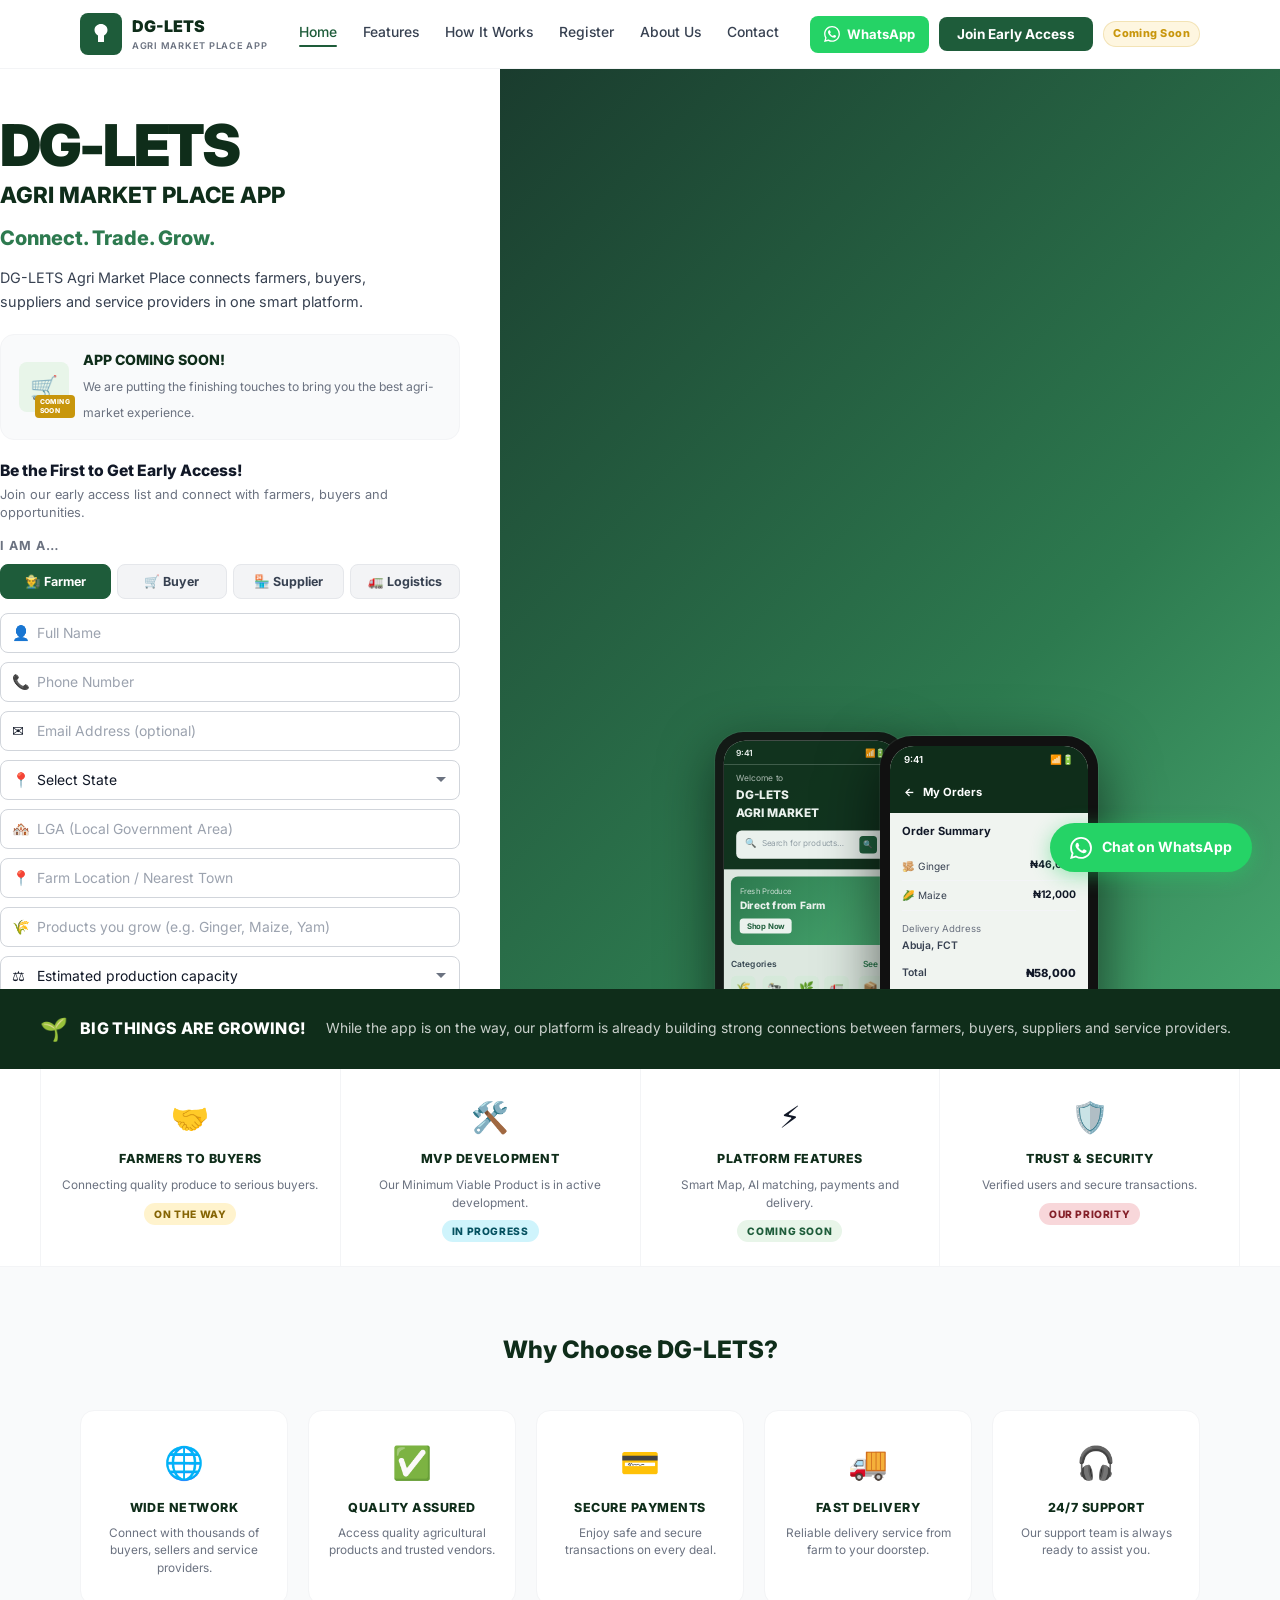
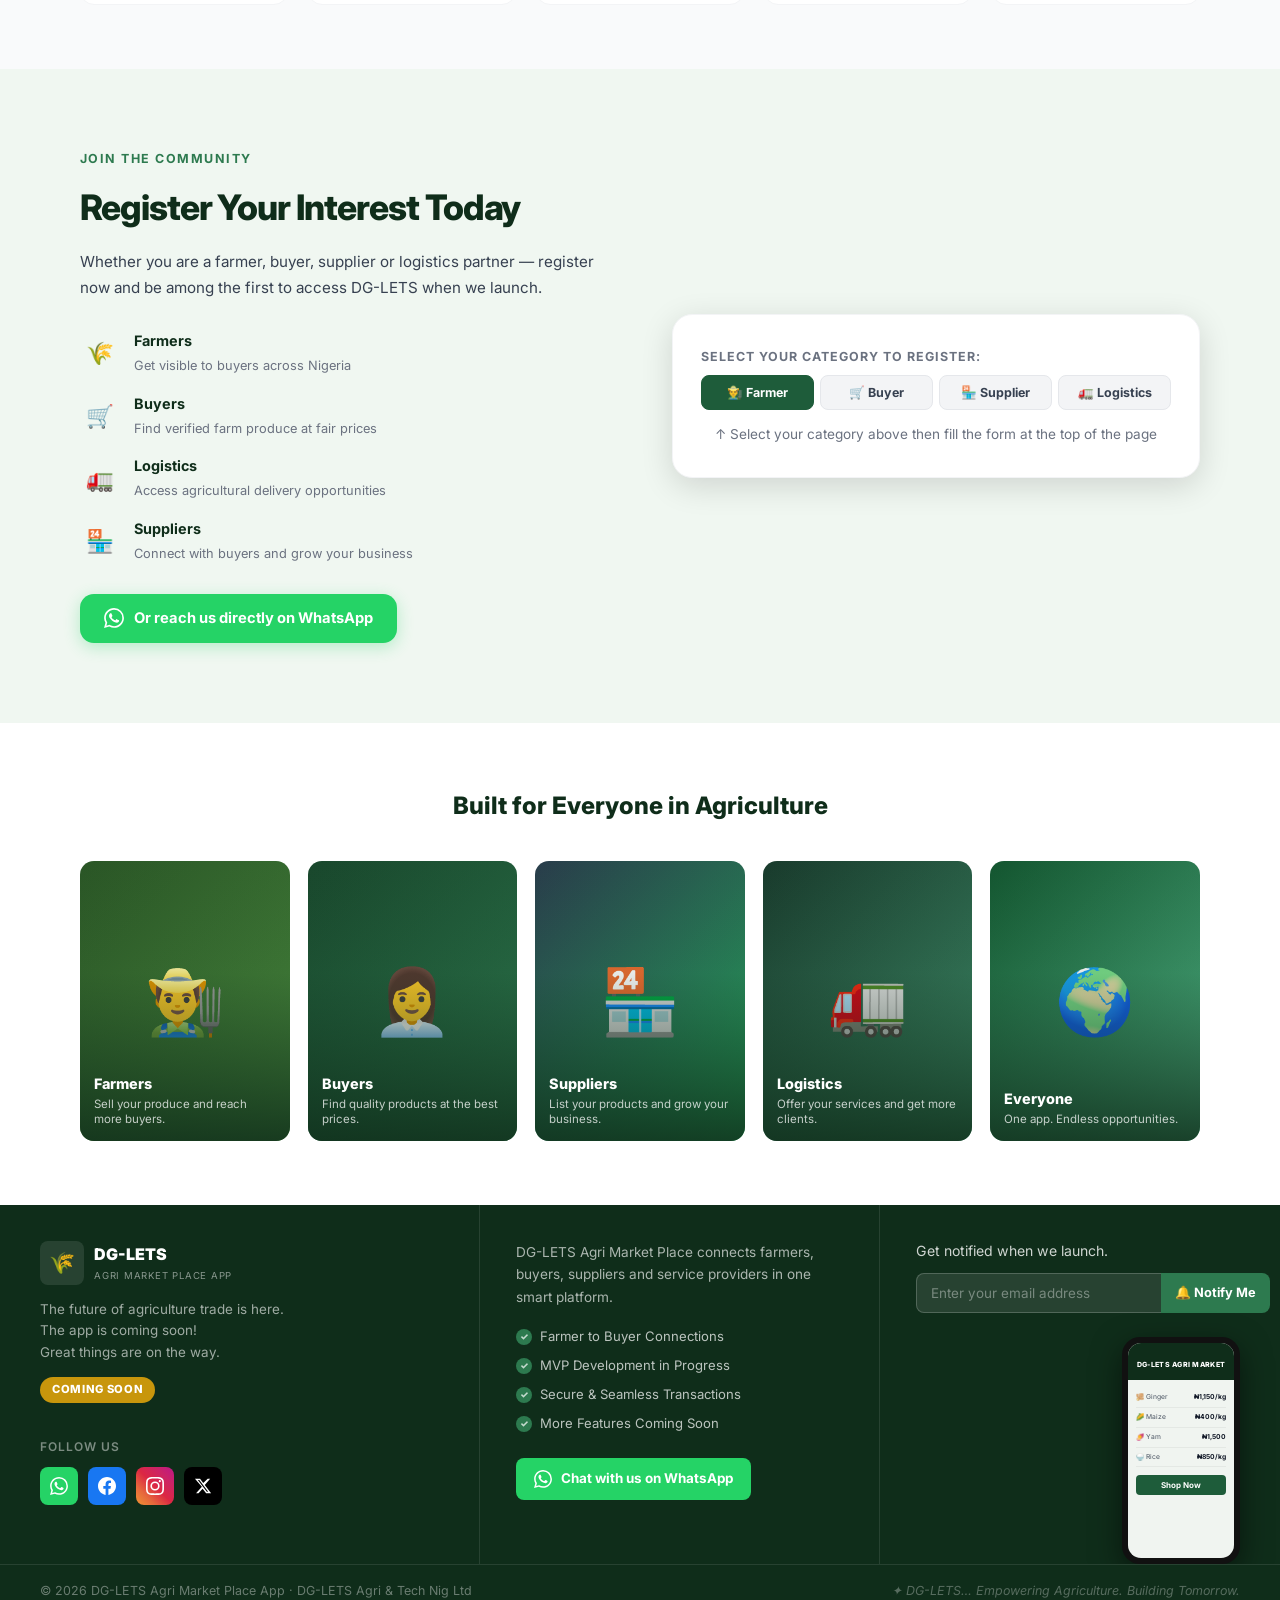
==== commit 03370fa6: "feat: upgrade landing page to full lead generation machine FORMS - Role-specific forms: Farmer, Buye" ====
--- a/landing/index.html
+++ b/landing/index.html
@@ -3,14 +3,96 @@
 <head>
   <meta charset="UTF-8" />
   <meta name="viewport" content="width=device-width, initial-scale=1.0" />
-  <title>DG-LETS Agri Market Place App — Connect. Trade. Grow.</title>
-  <meta name="description" content="DG-LETS Agri Market Place connects farmers, buyers, suppliers and service providers in one smart platform." />
+
+  <!-- ═══ SEO ═══ -->
+  <title>DG-LETS Agri Market — From Farm to Phone. Market to the World.</title>
+  <meta name="description" content="DG-LETS Agri Market connects Nigerian farmers, buyers, suppliers, and logistics providers on one smart platform. Join our early access list today." />
+  <meta name="keywords" content="agriculture marketplace Nigeria, buy farm produce online, sell farm produce, Nigerian farmers, agri market app, farm to buyer Nigeria, ginger maize rice cassava yam marketplace" />
+  <meta name="author" content="DG-LETS Agri & Tech Nig Ltd" />
+  <link rel="canonical" href="https://dglets.github.io/dglets-agri-market/" />
+
+  <!-- ═══ Open Graph (Facebook / WhatsApp preview) ═══ -->
+  <meta property="og:type"        content="website" />
+  <meta property="og:url"         content="https://dglets.github.io/dglets-agri-market/" />
+  <meta property="og:title"       content="DG-LETS Agri Market — From Farm to Phone" />
+  <meta property="og:description" content="Nigeria's smartest agricultural marketplace. Connecting farmers, buyers, traders and logistics providers. Join the early access list now." />
+  <meta property="og:image"       content="https://dglets.github.io/dglets-agri-market/images/og-image.png" />
+  <meta property="og:image:width"  content="1200" />
+  <meta property="og:image:height" content="630" />
+  <meta property="og:site_name"   content="DG-LETS Agri Market" />
+  <meta property="og:locale"      content="en_NG" />
+
+  <!-- ═══ Twitter / X Card ═══ -->
+  <meta name="twitter:card"        content="summary_large_image" />
+  <meta name="twitter:title"       content="DG-LETS Agri Market — From Farm to Phone" />
+  <meta name="twitter:description" content="Nigeria's smartest agricultural marketplace. Join early access now." />
+  <meta name="twitter:image"       content="https://dglets.github.io/dglets-agri-market/images/og-image.png" />
+
+  <!-- ═══ WhatsApp share ═══ -->
+  <meta property="og:image:alt" content="DG-LETS Agri Market — Connecting Nigerian Farmers and Buyers" />
+
+  <!-- ═══ Favicon placeholder ═══ -->
+  <link rel="icon" href="data:image/svg+xml,<svg xmlns='http://www.w3.org/2000/svg' viewBox='0 0 100 100'><text y='.9em' font-size='90'>🌾</text></svg>" />
+
+  <!-- ═══ Fonts ═══ -->
   <link rel="preconnect" href="https://fonts.googleapis.com" />
   <link rel="preconnect" href="https://fonts.gstatic.com" crossorigin />
   <link href="https://fonts.googleapis.com/css2?family=Inter:wght@300;400;500;600;700;800;900&display=swap" rel="stylesheet" />
   <link rel="stylesheet" href="styles.css" />
+
+  <!-- ═══ Google Analytics — replace G-XXXXXXXXXX with your ID ═══ -->
+  <script async src="https://www.googletagmanager.com/gtag/js?id=G-XXXXXXXXXX"></script>
+  <script>
+    window.dataLayer = window.dataLayer || [];
+    function gtag(){dataLayer.push(arguments);}
+    gtag('js', new Date());
+    gtag('config', 'G-XXXXXXXXXX');
+
+    /* Track form submission */
+    function trackSignup(role) {
+      gtag('event', 'early_access_signup', { event_category: 'lead', event_label: role });
+    }
+    /* Track WhatsApp click */
+    function trackWhatsApp(source) {
+      gtag('event', 'whatsapp_click', { event_category: 'engagement', event_label: source });
+    }
+  </script>
+
+  <!-- ═══ Structured data ═══ -->
+  <script type="application/ld+json">
+  {
+    "@context": "https://schema.org",
+    "@type": "Organization",
+    "name": "DG-LETS Agri Market",
+    "description": "Digital agricultural marketplace connecting farmers, buyers, and logistics providers in Nigeria.",
+    "url": "https://dglets.github.io/dglets-agri-market/",
+    "logo": "https://dglets.github.io/dglets-agri-market/images/og-image.png",
+    "contactPoint": {
+      "@type": "ContactPoint",
+      "telephone": "+2348070566642",
+      "contactType": "customer support",
+      "availableLanguage": ["English"]
+    },
+    "foundingDate": "2026",
+    "founders": [{ "@type": "Person", "name": "Emwenbun Daniel Osadolor" }],
+    "areaServed": "NG"
+  }
+  </script>
 </head>
 <body>
+
+<!-- ═══════════════════════════════════
+     WHATSAPP FLOATING BUTTON
+════════════════════════════════════ -->
+<a href="https://wa.me/2348070566642?text=Hello%20DG-LETS%20Agri%20Market%2C%20I%20am%20interested%20in%20joining%20the%20platform."
+   class="whatsapp-float" id="whatsappFloat" target="_blank" rel="noopener"
+   aria-label="Chat with us on WhatsApp"
+   onclick="trackWhatsApp('floating-button')">
+  <svg viewBox="0 0 24 24" fill="white" xmlns="http://www.w3.org/2000/svg">
+    <path d="M17.472 14.382c-.297-.149-1.758-.867-2.03-.967-.273-.099-.471-.148-.67.15-.197.297-.767.966-.94 1.164-.173.199-.347.223-.644.075-.297-.15-1.255-.463-2.39-1.475-.883-.788-1.48-1.761-1.653-2.059-.173-.297-.018-.458.13-.606.134-.133.298-.347.446-.52.149-.174.198-.298.298-.497.099-.198.05-.371-.025-.52-.075-.149-.669-1.612-.916-2.207-.242-.579-.487-.5-.669-.51-.173-.008-.371-.01-.57-.01-.198 0-.52.074-.792.372-.272.297-1.04 1.016-1.04 2.479 0 1.462 1.065 2.875 1.213 3.074.149.198 2.096 3.2 5.077 4.487.709.306 1.262.489 1.694.625.712.227 1.36.195 1.871.118.571-.085 1.758-.719 2.006-1.413.248-.694.248-1.289.173-1.413-.074-.124-.272-.198-.57-.347m-5.421 7.403h-.004a9.87 9.87 0 01-5.031-1.378l-.361-.214-3.741.982.998-3.648-.235-.374a9.86 9.86 0 01-1.51-5.26c.001-5.45 4.436-9.884 9.888-9.884 2.64 0 5.122 1.03 6.988 2.898a9.825 9.825 0 012.893 6.994c-.003 5.45-4.437 9.884-9.885 9.884m8.413-18.297A11.815 11.815 0 0012.05 0C5.495 0 .16 5.335.157 11.892c0 2.096.547 4.142 1.588 5.945L.057 24l6.305-1.654a11.882 11.882 0 005.683 1.448h.005c6.554 0 11.89-5.335 11.893-11.893a11.821 11.821 0 00-3.48-8.413z"/>
+  </svg>
+  <span>Chat on WhatsApp</span>
+</a>
 
 <!-- ═══════════════════════════════════
      NAVBAR
@@ -18,8 +100,6 @@
 <nav class="navbar" id="navbar">
   <div class="container">
     <div class="nav-inner">
-
-      <!-- Logo -->
       <a href="#" class="nav-logo">
         <div class="nav-logo-icon">
           <svg viewBox="0 0 24 24"><path d="M12 2C8.5 2 5.5 4.5 5.5 8c0 2.5 1.5 4.5 3.5 5.5V20h6v-6.5C17 12.5 18.5 10.5 18.5 8c0-3.5-3-6-6.5-6zm-1 10.8V18h2v-5.2c-.3.1-.6.2-1 .2s-.7-.1-1-.2z"/></svg>
@@ -29,40 +109,39 @@
           <span class="logo-sub">Agri Market Place App</span>
         </div>
       </a>
-
-      <!-- Links -->
       <div class="nav-links">
         <a href="#home" class="active">Home</a>
         <a href="#features">Features</a>
         <a href="#how-it-works">How It Works</a>
-        <a href="#categories">Categories</a>
-        <a href="#about">About Us</a>
-        <a href="#contact">Contact Us</a>
-      </div>
-
-      <!-- Right CTA -->
+        <a href="#register">Register</a>
+        <a href="founder.html">About Us</a>
+        <a href="#contact">Contact</a>
+      </div>
       <div class="nav-right">
-        <button class="btn-download" onclick="scrollToForm()">
-          📥 <span>Download App</span>
-        </button>
+        <a href="https://wa.me/2348070566642?text=Hello%20DG-LETS%2C%20I%20want%20to%20know%20more."
+           class="btn-whatsapp-nav" target="_blank" rel="noopener"
+           onclick="trackWhatsApp('navbar')">
+          <svg viewBox="0 0 24 24" fill="currentColor" width="16" height="16"><path d="M17.472 14.382c-.297-.149-1.758-.867-2.03-.967-.273-.099-.471-.148-.67.15-.197.297-.767.966-.94 1.164-.173.199-.347.223-.644.075-.297-.15-1.255-.463-2.39-1.475-.883-.788-1.48-1.761-1.653-2.059-.173-.297-.018-.458.13-.606.134-.133.298-.347.446-.52.149-.174.198-.298.298-.497.099-.198.05-.371-.025-.52-.075-.149-.669-1.612-.916-2.207-.242-.579-.487-.5-.669-.51-.173-.008-.371-.01-.57-.01-.198 0-.52.074-.792.372-.272.297-1.04 1.016-1.04 2.479 0 1.462 1.065 2.875 1.213 3.074.149.198 2.096 3.2 5.077 4.487.709.306 1.262.489 1.694.625.712.227 1.36.195 1.871.118.571-.085 1.758-.719 2.006-1.413.248-.694.248-1.289.173-1.413-.074-.124-.272-.198-.57-.347m-5.421 7.403h-.004a9.87 9.87 0 01-5.031-1.378l-.361-.214-3.741.982.998-3.648-.235-.374a9.86 9.86 0 01-1.51-5.26c.001-5.45 4.436-9.884 9.888-9.884 2.64 0 5.122 1.03 6.988 2.898a9.825 9.825 0 012.893 6.994c-.003 5.45-4.437 9.884-9.885 9.884m8.413-18.297A11.815 11.815 0 0012.05 0C5.495 0 .16 5.335.157 11.892c0 2.096.547 4.142 1.588 5.945L.057 24l6.305-1.654a11.882 11.882 0 005.683 1.448h.005c6.554 0 11.89-5.335 11.893-11.893a11.821 11.821 0 00-3.48-8.413z"/></svg>
+          WhatsApp
+        </a>
+        <button class="btn-download" onclick="scrollToRegister()">Join Early Access</button>
         <span class="coming-soon-pill">Coming Soon</span>
       </div>
-
-      <!-- Mobile hamburger -->
       <button class="hamburger" id="hamburger" aria-label="Open menu" aria-expanded="false">
         <span></span><span></span><span></span>
       </button>
     </div>
-
-    <!-- Mobile menu -->
     <div class="mobile-menu" id="mobileMenu">
       <a href="#home">Home</a>
       <a href="#features">Features</a>
       <a href="#how-it-works">How It Works</a>
-      <a href="#categories">Categories</a>
-      <a href="#about">About Us</a>
-      <a href="#contact">Contact Us</a>
-      <button class="btn-download" onclick="scrollToForm()">📥 Download App</button>
+      <a href="#register">Register</a>
+      <a href="founder.html">About Us</a>
+      <a href="#contact">Contact</a>
+      <a href="https://wa.me/2348070566642?text=Hello%20DG-LETS%2C%20I%20want%20to%20know%20more."
+         target="_blank" rel="noopener" class="mobile-whatsapp-link"
+         onclick="trackWhatsApp('mobile-menu')">💬 Chat on WhatsApp</a>
+      <button class="btn-download" onclick="scrollToRegister()">Join Early Access</button>
     </div>
   </div>
 </nav>
@@ -71,201 +150,225 @@
      HERO
 ════════════════════════════════════ -->
 <section class="hero" id="home">
-
-  <!-- LEFT: Form + Text -->
-  <div class="hero-left container" style="padding-right:0">
+  <div class="hero-left container">
     <h1 class="hero-brand-name">DG-LETS</h1>
     <p class="hero-brand-sub">AGRI MARKET PLACE APP</p>
     <p class="hero-tagline">Connect. Trade. Grow.</p>
-    <p class="hero-desc">
-      DG-LETS Agri Market Place connects farmers, buyers,<br>
-      suppliers and service providers in one smart platform.
-    </p>
-
-    <!-- App Coming Soon box -->
+    <p class="hero-desc">DG-LETS Agri Market Place connects farmers, buyers, suppliers and service providers in one smart platform.</p>
     <div class="coming-soon-box">
-      <div class="cs-icon">
-        🛒
-        <span class="cs-badge">COMING<br>SOON</span>
-      </div>
+      <div class="cs-icon">🛒<span class="cs-badge">COMING<br>SOON</span></div>
       <div class="cs-text">
         <strong>APP COMING SOON!</strong>
-        <span>We are putting the finishing touches to bring<br>you the best agri-market experience.</span>
-      </div>
-    </div>
-
-    <!-- Early Access Form -->
+        <span>We are putting the finishing touches to bring you the best agri-market experience.</span>
+      </div>
+    </div>
     <p class="ea-heading">Be the First to Get Early Access!</p>
-    <p class="ea-sub">Join our early access list and connect with<br>farmers, buyers and opportunities.</p>
-
-    <form class="ea-form" id="earlyAccessForm" novalidate>
-      <div class="form-row">
-        <span class="f-icon">👤</span>
-        <input type="text" id="ea-name" placeholder="Full Name" required />
-      </div>
-      <div class="form-row">
-        <span class="f-icon">✉️</span>
-        <input type="email" id="ea-email" placeholder="Email Address" required />
-      </div>
-      <div class="form-row">
-        <span class="f-icon">📞</span>
-        <input type="tel" id="ea-phone" placeholder="Phone Number" />
-      </div>
-      <div class="form-row">
-        <span class="f-icon">👥</span>
-        <select id="ea-role" required>
-          <option value="" disabled selected>I am a… (Farmer / Buyer / Supplier / Other)</option>
-          <option value="farmer">Farmer / Producer</option>
-          <option value="buyer">Buyer / Retailer</option>
-          <option value="supplier">Supplier / Trader</option>
-          <option value="haulage">Haulage / Logistics</option>
-          <option value="other">Other</option>
-        </select>
-      </div>
-      <div class="form-row">
-        <span class="f-icon">📍</span>
-        <select id="ea-state">
+    <p class="ea-sub">Join our early access list and connect with farmers, buyers and opportunities.</p>
+
+    <!-- ROLE SELECTOR -->
+    <div class="role-selector" id="roleSelector">
+      <p class="role-selector-label">I am a…</p>
+      <div class="role-tabs">
+        <button class="role-tab active" data-role="farmer" onclick="switchRole('farmer')">👨‍🌾 Farmer</button>
+        <button class="role-tab" data-role="buyer" onclick="switchRole('buyer')">🛒 Buyer</button>
+        <button class="role-tab" data-role="supplier" onclick="switchRole('supplier')">🏪 Supplier</button>
+        <button class="role-tab" data-role="logistics" onclick="switchRole('logistics')">🚛 Logistics</button>
+      </div>
+    </div>
+
+    <!-- FARMER FORM -->
+    <form class="ea-form active-form" id="form-farmer" data-role="farmer" novalidate>
+      <div class="form-row"><span class="f-icon">👤</span><input type="text" id="f-name" placeholder="Full Name" required /></div>
+      <div class="form-row"><span class="f-icon">📞</span><input type="tel" id="f-phone" placeholder="Phone Number" required /></div>
+      <div class="form-row"><span class="f-icon">✉️</span><input type="email" id="f-email" placeholder="Email Address (optional)" /></div>
+      <div class="form-row"><span class="f-icon">📍</span>
+        <select id="f-state" required>
           <option value="" disabled selected>Select State</option>
-          <option>Abia</option><option>Adamawa</option><option>Akwa Ibom</option>
-          <option>Anambra</option><option>Bauchi</option><option>Bayelsa</option>
-          <option>Benue</option><option>Borno</option><option>Cross River</option>
-          <option>Delta</option><option>Ebonyi</option><option>Edo</option>
-          <option>Ekiti</option><option>Enugu</option><option>FCT Abuja</option>
-          <option>Gombe</option><option>Imo</option><option>Jigawa</option>
-          <option>Kaduna</option><option>Kano</option><option>Katsina</option>
-          <option>Kebbi</option><option>Kogi</option><option>Kwara</option>
-          <option>Lagos</option><option>Nasarawa</option><option>Niger</option>
-          <option>Ogun</option><option>Ondo</option><option>Osun</option>
-          <option>Oyo</option><option>Plateau</option><option>Rivers</option>
-          <option>Sokoto</option><option>Taraba</option><option>Yobe</option>
-          <option>Zamfara</option>
-        </select>
-      </div>
-      <div class="form-row">
-        <span class="f-icon">🏘️</span>
-        <input type="text" id="ea-lga" placeholder="LGA (Local Government Area)" />
-      </div>
-
-      <div class="form-checkbox">
-        <input type="checkbox" id="ea-consent" required />
-        <label for="ea-consent">I agree to receive updates about DG-LETS</label>
-      </div>
-
-      <button type="submit" class="btn-join" id="ea-submit">Join Early Access</button>
+          <option>Abia</option><option>Adamawa</option><option>Akwa Ibom</option><option>Anambra</option><option>Bauchi</option><option>Bayelsa</option><option>Benue</option><option>Borno</option><option>Cross River</option><option>Delta</option><option>Ebonyi</option><option>Edo</option><option>Ekiti</option><option>Enugu</option><option>FCT Abuja</option><option>Gombe</option><option>Imo</option><option>Jigawa</option><option>Kaduna</option><option>Kano</option><option>Katsina</option><option>Kebbi</option><option>Kogi</option><option>Kwara</option><option>Lagos</option><option>Nasarawa</option><option>Niger</option><option>Ogun</option><option>Ondo</option><option>Osun</option><option>Oyo</option><option>Plateau</option><option>Rivers</option><option>Sokoto</option><option>Taraba</option><option>Yobe</option><option>Zamfara</option>
+        </select>
+      </div>
+      <div class="form-row"><span class="f-icon">🏘️</span><input type="text" id="f-lga" placeholder="LGA (Local Government Area)" /></div>
+      <div class="form-row"><span class="f-icon">📍</span><input type="text" id="f-farm-location" placeholder="Farm Location / Nearest Town" /></div>
+      <div class="form-row"><span class="f-icon">🌾</span><input type="text" id="f-products" placeholder="Products you grow (e.g. Ginger, Maize, Yam)" required /></div>
+      <div class="form-row"><span class="f-icon">⚖️</span>
+        <select id="f-capacity">
+          <option value="" disabled selected>Estimated production capacity</option>
+          <option value="small">Small — under 500kg per harvest</option>
+          <option value="medium">Medium — 500kg to 5 tonnes</option>
+          <option value="large">Large — 5 to 50 tonnes</option>
+          <option value="commercial">Commercial — 50+ tonnes</option>
+        </select>
+      </div>
+      <div class="form-checkbox"><input type="checkbox" id="f-consent" required /><label for="f-consent">I agree to receive updates from DG-LETS Agri Market</label></div>
+      <button type="submit" class="btn-join">🌾 Join as Farmer</button>
       <p class="form-privacy">🔒 We respect your privacy. No spam, ever.</p>
     </form>
 
-    <!-- Success state -->
-    <div class="form-success" id="formSuccess">
+    <!-- BUYER FORM -->
+    <form class="ea-form" id="form-buyer" data-role="buyer" novalidate style="display:none">
+      <div class="form-row"><span class="f-icon">👤</span><input type="text" id="b-name" placeholder="Full Name" required /></div>
+      <div class="form-row"><span class="f-icon">📞</span><input type="tel" id="b-phone" placeholder="Phone Number" required /></div>
+      <div class="form-row"><span class="f-icon">✉️</span><input type="email" id="b-email" placeholder="Email Address (optional)" /></div>
+      <div class="form-row"><span class="f-icon">📍</span>
+        <select id="b-state" required>
+          <option value="" disabled selected>Select State</option>
+          <option>Abia</option><option>Adamawa</option><option>Akwa Ibom</option><option>Anambra</option><option>Bauchi</option><option>Bayelsa</option><option>Benue</option><option>Borno</option><option>Cross River</option><option>Delta</option><option>Ebonyi</option><option>Edo</option><option>Ekiti</option><option>Enugu</option><option>FCT Abuja</option><option>Gombe</option><option>Imo</option><option>Jigawa</option><option>Kaduna</option><option>Kano</option><option>Katsina</option><option>Kebbi</option><option>Kogi</option><option>Kwara</option><option>Lagos</option><option>Nasarawa</option><option>Niger</option><option>Ogun</option><option>Ondo</option><option>Osun</option><option>Oyo</option><option>Plateau</option><option>Rivers</option><option>Sokoto</option><option>Taraba</option><option>Yobe</option><option>Zamfara</option>
+        </select>
+      </div>
+      <div class="form-row"><span class="f-icon">🏘️</span><input type="text" id="b-lga" placeholder="LGA (Local Government Area)" /></div>
+      <div class="form-row"><span class="f-icon">🌾</span><input type="text" id="b-products" placeholder="Products you want to buy (e.g. Ginger, Rice)" required /></div>
+      <div class="form-row"><span class="f-icon">🔄</span>
+        <select id="b-frequency">
+          <option value="" disabled selected>Buying frequency</option>
+          <option value="weekly">Weekly</option>
+          <option value="monthly">Monthly</option>
+          <option value="quarterly">Quarterly / Seasonally</option>
+          <option value="onetime">One-time / As needed</option>
+          <option value="bulk">Bulk / Commercial</option>
+        </select>
+      </div>
+      <div class="form-row"><span class="f-icon">🏢</span>
+        <select id="b-type">
+          <option value="" disabled selected>Buyer type</option>
+          <option value="individual">Individual / Household</option>
+          <option value="restaurant">Restaurant / Food Vendor</option>
+          <option value="retailer">Retailer / Market Seller</option>
+          <option value="processor">Processor / Manufacturer</option>
+          <option value="exporter">Exporter</option>
+          <option value="other">Other Business</option>
+        </select>
+      </div>
+      <div class="form-checkbox"><input type="checkbox" id="b-consent" required /><label for="b-consent">I agree to receive updates from DG-LETS Agri Market</label></div>
+      <button type="submit" class="btn-join">🛒 Join as Buyer</button>
+      <p class="form-privacy">🔒 We respect your privacy. No spam, ever.</p>
+    </form>
+
+    <!-- SUPPLIER / TRADER FORM -->
+    <form class="ea-form" id="form-supplier" data-role="supplier" novalidate style="display:none">
+      <div class="form-row"><span class="f-icon">👤</span><input type="text" id="s-name" placeholder="Full Name / Business Name" required /></div>
+      <div class="form-row"><span class="f-icon">📞</span><input type="tel" id="s-phone" placeholder="Phone Number" required /></div>
+      <div class="form-row"><span class="f-icon">✉️</span><input type="email" id="s-email" placeholder="Email Address (optional)" /></div>
+      <div class="form-row"><span class="f-icon">📍</span>
+        <select id="s-state" required>
+          <option value="" disabled selected>Select State</option>
+          <option>Abia</option><option>Adamawa</option><option>Akwa Ibom</option><option>Anambra</option><option>Bauchi</option><option>Bayelsa</option><option>Benue</option><option>Borno</option><option>Cross River</option><option>Delta</option><option>Ebonyi</option><option>Edo</option><option>Ekiti</option><option>Enugu</option><option>FCT Abuja</option><option>Gombe</option><option>Imo</option><option>Jigawa</option><option>Kaduna</option><option>Kano</option><option>Katsina</option><option>Kebbi</option><option>Kogi</option><option>Kwara</option><option>Lagos</option><option>Nasarawa</option><option>Niger</option><option>Ogun</option><option>Ondo</option><option>Osun</option><option>Oyo</option><option>Plateau</option><option>Rivers</option><option>Sokoto</option><option>Taraba</option><option>Yobe</option><option>Zamfara</option>
+        </select>
+      </div>
+      <div class="form-row"><span class="f-icon">🌾</span><input type="text" id="s-products" placeholder="Products you supply / trade" required /></div>
+      <div class="form-row"><span class="f-icon">🏢</span>
+        <select id="s-type">
+          <option value="" disabled selected>Supplier type</option>
+          <option value="aggregator">Aggregator</option>
+          <option value="trader">Trader / Wholesaler</option>
+          <option value="processor">Processor</option>
+          <option value="cooperative">Cooperative / Farmer Group</option>
+          <option value="other">Other</option>
+        </select>
+      </div>
+      <div class="form-checkbox"><input type="checkbox" id="s-consent" required /><label for="s-consent">I agree to receive updates from DG-LETS Agri Market</label></div>
+      <button type="submit" class="btn-join">🏪 Join as Supplier</button>
+      <p class="form-privacy">🔒 We respect your privacy. No spam, ever.</p>
+    </form>
+
+    <!-- LOGISTICS FORM -->
+    <form class="ea-form" id="form-logistics" data-role="logistics" novalidate style="display:none">
+      <div class="form-row"><span class="f-icon">👤</span><input type="text" id="l-name" placeholder="Full Name / Company Name" required /></div>
+      <div class="form-row"><span class="f-icon">📞</span><input type="tel" id="l-phone" placeholder="Phone Number" required /></div>
+      <div class="form-row"><span class="f-icon">✉️</span><input type="email" id="l-email" placeholder="Email Address (optional)" /></div>
+      <div class="form-row"><span class="f-icon">📍</span>
+        <select id="l-state" required>
+          <option value="" disabled selected>Base State / Location</option>
+          <option>Abia</option><option>Adamawa</option><option>Akwa Ibom</option><option>Anambra</option><option>Bauchi</option><option>Bayelsa</option><option>Benue</option><option>Borno</option><option>Cross River</option><option>Delta</option><option>Ebonyi</option><option>Edo</option><option>Ekiti</option><option>Enugu</option><option>FCT Abuja</option><option>Gombe</option><option>Imo</option><option>Jigawa</option><option>Kaduna</option><option>Kano</option><option>Katsina</option><option>Kebbi</option><option>Kogi</option><option>Kwara</option><option>Lagos</option><option>Nasarawa</option><option>Niger</option><option>Ogun</option><option>Ondo</option><option>Osun</option><option>Oyo</option><option>Plateau</option><option>Rivers</option><option>Sokoto</option><option>Taraba</option><option>Yobe</option><option>Zamfara</option>
+        </select>
+      </div>
+      <div class="form-row"><span class="f-icon">📍</span><input type="text" id="l-coverage" placeholder="Coverage area / Routes (e.g. Kaduna - Abuja)" /></div>
+      <div class="form-row"><span class="f-icon">🚛</span>
+        <select id="l-vehicle-type">
+          <option value="" disabled selected>Vehicle type</option>
+          <option value="motorcycle">Motorcycle / Keke</option>
+          <option value="pickup">Pickup / Van</option>
+          <option value="small-truck">Small Truck (1–3 tonnes)</option>
+          <option value="medium-truck">Medium Truck (3–7 tonnes)</option>
+          <option value="large-truck">Large Truck (7+ tonnes)</option>
+          <option value="multiple">Multiple vehicle types</option>
+        </select>
+      </div>
+      <div class="form-row"><span class="f-icon">📦</span><input type="text" id="l-capacity" placeholder="Delivery capacity (e.g. 5 tonnes per trip)" /></div>
+      <div class="form-checkbox"><input type="checkbox" id="l-consent" required /><label for="l-consent">I agree to receive updates from DG-LETS Agri Market</label></div>
+      <button type="submit" class="btn-join">🚛 Join as Logistics Partner</button>
+      <p class="form-privacy">🔒 We respect your privacy. No spam, ever.</p>
+    </form>
+
+    <!-- SUCCESS STATE -->
+    <div class="form-success" id="formSuccess" style="display:none">
       <div class="s-icon">🎉</div>
       <h4>You're on the list!</h4>
-      <p>We'll notify you as soon as DG-LETS launches in your state.</p>
-    </div>
-  </div>
-
-  <!-- RIGHT: Phone mockups on farm background -->
+      <p id="successMessage">We'll notify you as soon as DG-LETS launches in your state.</p>
+      <a id="successWhatsApp" href="https://wa.me/2348070566642?text=Hello%20DG-LETS%2C%20I%20just%20registered%20for%20early%20access!"
+         class="btn-whatsapp-success" target="_blank" rel="noopener"
+         onclick="trackWhatsApp('post-signup')">
+        💬 Also join us on WhatsApp
+      </a>
+    </div>
+  </div>
+
+  <!-- RIGHT: Phone mockups -->
   <div class="hero-right">
     <div class="hero-right-bg"></div>
     <div class="hero-phones">
-
-      <!-- Back phone: Home screen -->
       <div class="phone-wrap back">
         <div class="phone-outer">
           <div class="phone-screen">
-            <div class="p1-status">
-              <span>9:41</span>
-              <span>📶🔋</span>
-            </div>
+            <div class="p1-status"><span>9:41</span><span>📶🔋</span></div>
             <div class="p1-header">
               <div class="welcome">Welcome to</div>
               <div class="app-name">DG-LETS<br>AGRI MARKET</div>
-              <div class="p1-search">
-                <span>🔍</span>
-                <span style="font-size:.58rem;color:#9ca3af">Search for products…</span>
-                <div class="sq">🔍</div>
-              </div>
+              <div class="p1-search"><span>🔍</span><span style="font-size:.58rem;color:#9ca3af">Search for products…</span><div class="sq">🔍</div></div>
             </div>
-            <div class="p1-banner">
-              <div class="b-label">Fresh Produce</div>
-              <div class="b-title">Direct from Farm</div>
-              <button class="b-btn">Shop Now</button>
-            </div>
+            <div class="p1-banner"><div class="b-label">Fresh Produce</div><div class="b-title">Direct from Farm</div><button class="b-btn">Shop Now</button></div>
             <div class="p1-cats">
               <div class="p1-cats-title"><span>Categories</span><span>See all</span></div>
               <div class="p1-cats-row">
                 <div class="cat-chip"><div class="cc-icon">🌾</div><span>Crops</span></div>
                 <div class="cat-chip"><div class="cc-icon">🐄</div><span>Livestock</span></div>
-                <div class="cat-chip"><div class="cc-icon">🐓</div><span>Poultry</span></div>
-                <div class="cat-chip"><div class="cc-icon">🌿</div><span>Fertilizer</span></div>
-                <div class="cat-chip"><div class="cc-icon">⚙️</div><span>Machinery</span></div>
+                <div class="cat-chip"><div class="cc-icon">🌿</div><span>Spices</span></div>
+                <div class="cat-chip"><div class="cc-icon">🚛</div><span>Haulage</span></div>
+                <div class="cat-chip"><div class="cc-icon">📦</div><span>Processed</span></div>
               </div>
             </div>
             <div class="p1-prods">
               <div class="p1-prods-title"><span>Popular Products</span><span>See all</span></div>
               <div class="p1-prods-row">
-                <div class="prod-chip">
-                  <div class="pc-img">🍅</div>
-                  <div class="pc-name">Tomatoes</div>
-                  <div class="pc-price">₦200 /kg</div>
-                </div>
-                <div class="prod-chip">
-                  <div class="pc-img">🌽</div>
-                  <div class="pc-name">Maize</div>
-                  <div class="pc-price">₦400 /kg</div>
-                </div>
-                <div class="prod-chip">
-                  <div class="pc-img">🍠</div>
-                  <div class="pc-name">Yam</div>
-                  <div class="pc-price">₦1,500</div>
-                </div>
+                <div class="prod-chip"><div class="pc-img">🫚</div><div class="pc-name">Ginger</div><div class="pc-price">₦1,150/kg</div></div>
+                <div class="prod-chip"><div class="pc-img">🌽</div><div class="pc-name">Maize</div><div class="pc-price">₦400/kg</div></div>
+                <div class="prod-chip"><div class="pc-img">🍠</div><div class="pc-name">Yam</div><div class="pc-price">₦1,500</div></div>
               </div>
             </div>
           </div>
         </div>
       </div>
-
-      <!-- Front phone: My Orders -->
       <div class="phone-wrap front">
         <div class="phone-outer">
           <div class="phone-screen">
-            <div class="p1-status">
-              <span>9:41</span>
-              <span>📶🔋</span>
-            </div>
-            <div class="p2-header">
-              <span>←</span>
-              <span>My Orders</span>
-            </div>
+            <div class="p1-status"><span>9:41</span><span>📶🔋</span></div>
+            <div class="p2-header"><span>←</span><span>My Orders</span></div>
             <div class="p2-body">
               <div class="p2-title">Order Summary</div>
-              <div class="p2-item">
-                <span class="p2-item-name">🍅 Tomatoes</span>
-                <span class="p2-item-price">₦2,400</span>
-              </div>
-              <div class="p2-item">
-                <span class="p2-item-name">🌽 Maize</span>
-                <span class="p2-item-price">₦1,800</span>
-              </div>
-              <div class="p2-addr">
-                <div class="p2-addr-label">Delivery Address</div>
-                <div class="p2-addr-val">Benin City, Edo State</div>
-              </div>
-              <div class="p2-total">
-                <span>Total</span>
-                <strong>₦4,200</strong>
-              </div>
+              <div class="p2-item"><span class="p2-item-name">🫚 Ginger</span><span class="p2-item-price">₦46,000</span></div>
+              <div class="p2-item"><span class="p2-item-name">🌽 Maize</span><span class="p2-item-price">₦12,000</span></div>
+              <div class="p2-addr"><div class="p2-addr-label">Delivery Address</div><div class="p2-addr-val">Abuja, FCT</div></div>
+              <div class="p2-total"><span>Total</span><strong>₦58,000</strong></div>
               <button class="p2-btn">Place Order</button>
             </div>
             <div class="p2-nav">
               <div class="nav-item"><span class="ni-icon">🏠</span><span>Home</span></div>
               <div class="nav-item active"><span class="ni-icon">📋</span><span>Orders</span></div>
-              <div class="nav-item"><span class="ni-icon">💬</span><span>Chat</span></div>
+              <div class="nav-item"><span class="ni-icon">🗺️</span><span>Map</span></div>
               <div class="nav-item"><span class="ni-icon">👤</span><span>Profile</span></div>
             </div>
           </div>
         </div>
       </div>
-
     </div>
   </div>
 </section>
@@ -274,79 +377,73 @@
      BIG THINGS BANNER
 ════════════════════════════════════ -->
 <div class="big-things-banner">
-  <div class="bt-left">
-    <span class="bt-icon">🌱</span>
-    <strong>BIG THINGS ARE GROWING!</strong>
-  </div>
-  <div class="bt-right">
-    While the app is on the way, our platform is already building strong connections<br>
-    between farmers, buyers, suppliers and service providers.
-  </div>
+  <div class="bt-left"><span class="bt-icon">🌱</span><strong>BIG THINGS ARE GROWING!</strong></div>
+  <div class="bt-right">While the app is on the way, our platform is already building strong connections between farmers, buyers, suppliers and service providers.</div>
 </div>
 
 <!-- ═══════════════════════════════════
-     STATUS BAR (4 columns)
+     STATUS BAR
 ════════════════════════════════════ -->
 <div class="status-bar" id="features">
   <div class="status-bar-inner" style="max-width:1200px;margin:0 auto">
-    <div class="status-col">
-      <span class="sc-icon">🤝</span>
-      <span class="sc-title">Farmers to Buyers</span>
-      <span class="sc-desc">Connecting quality produce to serious buyers.</span>
-      <span class="sc-badge on-way">ON THE WAY</span>
-    </div>
-    <div class="status-col">
-      <span class="sc-icon">🛠️</span>
-      <span class="sc-title">MVP Development</span>
-      <span class="sc-desc">Our Minimum Viable Product is in active development.</span>
-      <span class="sc-badge progress">IN PROGRESS</span>
-    </div>
-    <div class="status-col">
-      <span class="sc-icon">⚡</span>
-      <span class="sc-title">Platform Features</span>
-      <span class="sc-desc">Powerful features to simplify trade, payments and delivery.</span>
-      <span class="sc-badge coming">COMING SOON</span>
-    </div>
-    <div class="status-col">
-      <span class="sc-icon">🛡️</span>
-      <span class="sc-title">Trust &amp; Security</span>
-      <span class="sc-desc">Secure transactions and verified users for a safe experience.</span>
-      <span class="sc-badge priority">OUR PRIORITY</span>
-    </div>
+    <div class="status-col"><span class="sc-icon">🤝</span><span class="sc-title">Farmers to Buyers</span><span class="sc-desc">Connecting quality produce to serious buyers.</span><span class="sc-badge on-way">ON THE WAY</span></div>
+    <div class="status-col"><span class="sc-icon">🛠️</span><span class="sc-title">MVP Development</span><span class="sc-desc">Our Minimum Viable Product is in active development.</span><span class="sc-badge progress">IN PROGRESS</span></div>
+    <div class="status-col"><span class="sc-icon">⚡</span><span class="sc-title">Platform Features</span><span class="sc-desc">Smart Map, AI matching, payments and delivery.</span><span class="sc-badge coming">COMING SOON</span></div>
+    <div class="status-col"><span class="sc-icon">🛡️</span><span class="sc-title">Trust &amp; Security</span><span class="sc-desc">Verified users and secure transactions.</span><span class="sc-badge priority">OUR PRIORITY</span></div>
   </div>
 </div>
 
 <!-- ═══════════════════════════════════
-     WHY CHOOSE DG-LETS
+     WHY CHOOSE
 ════════════════════════════════════ -->
 <section class="why-section" id="how-it-works">
   <div class="container">
     <h2 class="why-heading">Why Choose DG-LETS?</h2>
     <div class="why-grid">
-      <div class="why-card fade-up">
-        <div class="why-icon">🌐</div>
-        <h3>Wide Network</h3>
-        <p>Connect with thousands of buyers, sellers and service providers.</p>
-      </div>
-      <div class="why-card fade-up" style="transition-delay:.07s">
-        <div class="why-icon">✅</div>
-        <h3>Quality Assured</h3>
-        <p>Access quality agricultural products and trusted vendors.</p>
-      </div>
-      <div class="why-card fade-up" style="transition-delay:.14s">
-        <div class="why-icon">💳</div>
-        <h3>Secure Payments</h3>
-        <p>Enjoy safe and secure transactions on every deal.</p>
-      </div>
-      <div class="why-card fade-up" style="transition-delay:.21s">
-        <div class="why-icon">🚚</div>
-        <h3>Fast Delivery</h3>
-        <p>Reliable delivery service from farm to your doorstep.</p>
-      </div>
-      <div class="why-card fade-up" style="transition-delay:.28s">
-        <div class="why-icon">🎧</div>
-        <h3>24/7 Support</h3>
-        <p>Our support team is always ready to assist you.</p>
+      <div class="why-card fade-up"><div class="why-icon">🌐</div><h3>Wide Network</h3><p>Connect with thousands of buyers, sellers and service providers.</p></div>
+      <div class="why-card fade-up" style="transition-delay:.07s"><div class="why-icon">✅</div><h3>Quality Assured</h3><p>Access quality agricultural products and trusted vendors.</p></div>
+      <div class="why-card fade-up" style="transition-delay:.14s"><div class="why-icon">💳</div><h3>Secure Payments</h3><p>Enjoy safe and secure transactions on every deal.</p></div>
+      <div class="why-card fade-up" style="transition-delay:.21s"><div class="why-icon">🚚</div><h3>Fast Delivery</h3><p>Reliable delivery service from farm to your doorstep.</p></div>
+      <div class="why-card fade-up" style="transition-delay:.28s"><div class="why-icon">🎧</div><h3>24/7 Support</h3><p>Our support team is always ready to assist you.</p></div>
+    </div>
+  </div>
+</section>
+
+<!-- ═══════════════════════════════════
+     REGISTER SECTION (anchored)
+════════════════════════════════════ -->
+<section class="register-section" id="register">
+  <div class="container">
+    <div class="register-inner">
+      <div class="register-content fade-up">
+        <span class="section-label-green">Join the Community</span>
+        <h2>Register Your Interest Today</h2>
+        <p>Whether you are a farmer, buyer, supplier or logistics partner — register now and be among the first to access DG-LETS when we launch.</p>
+        <div class="register-benefits">
+          <div class="rb-item"><span>🌾</span><div><strong>Farmers</strong><span>Get visible to buyers across Nigeria</span></div></div>
+          <div class="rb-item"><span>🛒</span><div><strong>Buyers</strong><span>Find verified farm produce at fair prices</span></div></div>
+          <div class="rb-item"><span>🚛</span><div><strong>Logistics</strong><span>Access agricultural delivery opportunities</span></div></div>
+          <div class="rb-item"><span>🏪</span><div><strong>Suppliers</strong><span>Connect with buyers and grow your business</span></div></div>
+        </div>
+        <a href="https://wa.me/2348070566642?text=Hello%20DG-LETS%2C%20I%20want%20to%20register%20my%20interest%20in%20the%20platform."
+           class="btn-whatsapp-large" target="_blank" rel="noopener"
+           onclick="trackWhatsApp('register-section')">
+          <svg viewBox="0 0 24 24" fill="currentColor" width="20" height="20"><path d="M17.472 14.382c-.297-.149-1.758-.867-2.03-.967-.273-.099-.471-.148-.67.15-.197.297-.767.966-.94 1.164-.173.199-.347.223-.644.075-.297-.15-1.255-.463-2.39-1.475-.883-.788-1.48-1.761-1.653-2.059-.173-.297-.018-.458.13-.606.134-.133.298-.347.446-.52.149-.174.198-.298.298-.497.099-.198.05-.371-.025-.52-.075-.149-.669-1.612-.916-2.207-.242-.579-.487-.5-.669-.51-.173-.008-.371-.01-.57-.01-.198 0-.52.074-.792.372-.272.297-1.04 1.016-1.04 2.479 0 1.462 1.065 2.875 1.213 3.074.149.198 2.096 3.2 5.077 4.487.709.306 1.262.489 1.694.625.712.227 1.36.195 1.871.118.571-.085 1.758-.719 2.006-1.413.248-.694.248-1.289.173-1.413-.074-.124-.272-.198-.57-.347m-5.421 7.403h-.004a9.87 9.87 0 01-5.031-1.378l-.361-.214-3.741.982.998-3.648-.235-.374a9.86 9.86 0 01-1.51-5.26c.001-5.45 4.436-9.884 9.888-9.884 2.64 0 5.122 1.03 6.988 2.898a9.825 9.825 0 012.893 6.994c-.003 5.45-4.437 9.884-9.885 9.884m8.413-18.297A11.815 11.815 0 0012.05 0C5.495 0 .16 5.335.157 11.892c0 2.096.547 4.142 1.588 5.945L.057 24l6.305-1.654a11.882 11.882 0 005.683 1.448h.005c6.554 0 11.89-5.335 11.893-11.893a11.821 11.821 0 00-3.48-8.413z"/></svg>
+          Or reach us directly on WhatsApp
+        </a>
+      </div>
+      <div class="register-form-wrap fade-up" style="transition-delay:.15s">
+        <!-- Duplicate role tabs for register section -->
+        <div class="role-selector">
+          <p class="role-selector-label">Select your category to register:</p>
+          <div class="role-tabs">
+            <button class="role-tab active" data-role="farmer" onclick="switchRole('farmer');scrollToHeroForm()">👨‍🌾 Farmer</button>
+            <button class="role-tab" data-role="buyer" onclick="switchRole('buyer');scrollToHeroForm()">🛒 Buyer</button>
+            <button class="role-tab" data-role="supplier" onclick="switchRole('supplier');scrollToHeroForm()">🏪 Supplier</button>
+            <button class="role-tab" data-role="logistics" onclick="switchRole('logistics');scrollToHeroForm()">🚛 Logistics</button>
+          </div>
+        </div>
+        <p style="font-size:.85rem;color:var(--gray-500);text-align:center;margin-top:12px">↑ Select your category above then fill the form at the top of the page</p>
       </div>
     </div>
   </div>
@@ -359,52 +456,11 @@
   <div class="container">
     <h2 class="everyone-heading">Built for Everyone in Agriculture</h2>
     <div class="people-grid">
-
-      <div class="people-card fade-up">
-        <div class="people-avatar people-img-1">👨‍🌾</div>
-        <div class="people-card-overlay"></div>
-        <div class="people-card-label">
-          <strong>Farmers</strong>
-          <span>Sell your produce and reach more buyers.</span>
-        </div>
-      </div>
-
-      <div class="people-card fade-up" style="transition-delay:.08s">
-        <div class="people-avatar people-img-2">👩‍💼</div>
-        <div class="people-card-overlay"></div>
-        <div class="people-card-label">
-          <strong>Buyers</strong>
-          <span>Find quality products at the best prices.</span>
-        </div>
-      </div>
-
-      <div class="people-card fade-up" style="transition-delay:.16s">
-        <div class="people-avatar people-img-3">🏪</div>
-        <div class="people-card-overlay"></div>
-        <div class="people-card-label">
-          <strong>Suppliers</strong>
-          <span>List your products and grow your business.</span>
-        </div>
-      </div>
-
-      <div class="people-card fade-up" style="transition-delay:.24s">
-        <div class="people-avatar people-img-4">🚛</div>
-        <div class="people-card-overlay"></div>
-        <div class="people-card-label">
-          <strong>Service Providers</strong>
-          <span>Offer your services and get more clients.</span>
-        </div>
-      </div>
-
-      <div class="people-card fade-up" style="transition-delay:.32s">
-        <div class="people-avatar people-img-5">🌍</div>
-        <div class="people-card-overlay"></div>
-        <div class="people-card-label">
-          <strong>Everyone</strong>
-          <span>One app. Endless opportunities.</span>
-        </div>
-      </div>
-
+      <div class="people-card fade-up" onclick="switchRole('farmer');scrollToHeroForm()"><div class="people-avatar people-img-1">👨‍🌾</div><div class="people-card-overlay"></div><div class="people-card-label"><strong>Farmers</strong><span>Sell your produce and reach more buyers.</span></div></div>
+      <div class="people-card fade-up" style="transition-delay:.08s" onclick="switchRole('buyer');scrollToHeroForm()"><div class="people-avatar people-img-2">👩‍💼</div><div class="people-card-overlay"></div><div class="people-card-label"><strong>Buyers</strong><span>Find quality products at the best prices.</span></div></div>
+      <div class="people-card fade-up" style="transition-delay:.16s" onclick="switchRole('supplier');scrollToHeroForm()"><div class="people-avatar people-img-3">🏪</div><div class="people-card-overlay"></div><div class="people-card-label"><strong>Suppliers</strong><span>List your products and grow your business.</span></div></div>
+      <div class="people-card fade-up" style="transition-delay:.24s" onclick="switchRole('logistics');scrollToHeroForm()"><div class="people-avatar people-img-4">🚛</div><div class="people-card-overlay"></div><div class="people-card-label"><strong>Logistics</strong><span>Offer your services and get more clients.</span></div></div>
+      <div class="people-card fade-up" style="transition-delay:.32s" onclick="scrollToHeroForm()"><div class="people-avatar people-img-5">🌍</div><div class="people-card-overlay"></div><div class="people-card-label"><strong>Everyone</strong><span>One app. Endless opportunities.</span></div></div>
     </div>
   </div>
 </section>
@@ -414,42 +470,45 @@
 ════════════════════════════════════ -->
 <footer class="footer" id="contact">
   <div class="footer-top">
-
-    <!-- Col 1: Logo + tagline -->
     <div class="footer-logo-col">
       <div class="footer-logo">
         <div class="fl-icon">🌾</div>
-        <div class="fl-text">
-          <span class="fl-name">DG-LETS</span>
-          <span class="fl-sub">Agri Market Place App</span>
-        </div>
-      </div>
-      <p class="footer-tagline">
-        The future of agriculture trade is here.<br>
-        The app is coming soon!<br>
-        Great things are on the way.
-      </p>
+        <div class="fl-text"><span class="fl-name">DG-LETS</span><span class="fl-sub">Agri Market Place App</span></div>
+      </div>
+      <p class="footer-tagline">The future of agriculture trade is here.<br>The app is coming soon!<br>Great things are on the way.</p>
       <span class="footer-coming-soon">COMING SOON</span>
-    </div>
-
-    <!-- Col 2: Description + checklist -->
+      <!-- Social media links -->
+      <div class="social-links" style="margin-top:20px">
+        <p style="font-size:.75rem;color:rgba(255,255,255,.45);margin-bottom:10px;text-transform:uppercase;letter-spacing:.08em;font-weight:600">Follow Us</p>
+        <div class="social-icons">
+          <a href="https://wa.me/2348070566642" target="_blank" rel="noopener" class="social-icon whatsapp" title="WhatsApp" onclick="trackWhatsApp('footer')">
+            <svg viewBox="0 0 24 24" fill="currentColor" width="18" height="18"><path d="M17.472 14.382c-.297-.149-1.758-.867-2.03-.967-.273-.099-.471-.148-.67.15-.197.297-.767.966-.94 1.164-.173.199-.347.223-.644.075-.297-.15-1.255-.463-2.39-1.475-.883-.788-1.48-1.761-1.653-2.059-.173-.297-.018-.458.13-.606.134-.133.298-.347.446-.52.149-.174.198-.298.298-.497.099-.198.05-.371-.025-.52-.075-.149-.669-1.612-.916-2.207-.242-.579-.487-.5-.669-.51-.173-.008-.371-.01-.57-.01-.198 0-.52.074-.792.372-.272.297-1.04 1.016-1.04 2.479 0 1.462 1.065 2.875 1.213 3.074.149.198 2.096 3.2 5.077 4.487.709.306 1.262.489 1.694.625.712.227 1.36.195 1.871.118.571-.085 1.758-.719 2.006-1.413.248-.694.248-1.289.173-1.413-.074-.124-.272-.198-.57-.347m-5.421 7.403h-.004a9.87 9.87 0 01-5.031-1.378l-.361-.214-3.741.982.998-3.648-.235-.374a9.86 9.86 0 01-1.51-5.26c.001-5.45 4.436-9.884 9.888-9.884 2.64 0 5.122 1.03 6.988 2.898a9.825 9.825 0 012.893 6.994c-.003 5.45-4.437 9.884-9.885 9.884m8.413-18.297A11.815 11.815 0 0012.05 0C5.495 0 .16 5.335.157 11.892c0 2.096.547 4.142 1.588 5.945L.057 24l6.305-1.654a11.882 11.882 0 005.683 1.448h.005c6.554 0 11.89-5.335 11.893-11.893a11.821 11.821 0 00-3.48-8.413z"/></svg>
+          </a>
+          <a href="#" class="social-icon facebook" title="Facebook — Coming Soon"><svg viewBox="0 0 24 24" fill="currentColor" width="18" height="18"><path d="M24 12.073c0-6.627-5.373-12-12-12s-12 5.373-12 12c0 5.99 4.388 10.954 10.125 11.854v-8.385H7.078v-3.47h3.047V9.43c0-3.007 1.792-4.669 4.533-4.669 1.312 0 2.686.235 2.686.235v2.953H15.83c-1.491 0-1.956.925-1.956 1.874v2.25h3.328l-.532 3.47h-2.796v8.385C19.612 23.027 24 18.062 24 12.073z"/></svg></a>
+          <a href="#" class="social-icon instagram" title="Instagram — Coming Soon"><svg viewBox="0 0 24 24" fill="currentColor" width="18" height="18"><path d="M12 2.163c3.204 0 3.584.012 4.85.07 3.252.148 4.771 1.691 4.919 4.919.058 1.265.069 1.645.069 4.849 0 3.205-.012 3.584-.069 4.849-.149 3.225-1.664 4.771-4.919 4.919-1.266.058-1.644.07-4.85.07-3.204 0-3.584-.012-4.849-.07-3.26-.149-4.771-1.699-4.919-4.92-.058-1.265-.07-1.644-.07-4.849 0-3.204.013-3.583.07-4.849.149-3.227 1.664-4.771 4.919-4.919 1.266-.057 1.645-.069 4.849-.069zM12 0C8.741 0 8.333.014 7.053.072 2.695.272.273 2.69.073 7.052.014 8.333 0 8.741 0 12c0 3.259.014 3.668.072 4.948.2 4.358 2.618 6.78 6.98 6.98C8.333 23.986 8.741 24 12 24c3.259 0 3.668-.014 4.948-.072 4.354-.2 6.782-2.618 6.979-6.98.059-1.28.073-1.689.073-4.948 0-3.259-.014-3.667-.072-4.947-.196-4.354-2.617-6.78-6.979-6.98C15.668.014 15.259 0 12 0zm0 5.838a6.162 6.162 0 100 12.324 6.162 6.162 0 000-12.324zM12 16a4 4 0 110-8 4 4 0 010 8zm6.406-11.845a1.44 1.44 0 100 2.881 1.44 1.44 0 000-2.881z"/></svg></a>
+          <a href="#" class="social-icon twitter" title="Twitter/X — Coming Soon"><svg viewBox="0 0 24 24" fill="currentColor" width="18" height="18"><path d="M18.244 2.25h3.308l-7.227 8.26 8.502 11.24H16.17l-4.714-6.231-5.401 6.231H2.744l7.737-8.835L1.254 2.25H8.08l4.253 5.622zm-1.161 17.52h1.833L7.084 4.126H5.117z"/></svg></a>
+        </div>
+      </div>
+    </div>
     <div class="footer-mid-col">
-      <p>
-        DG-LETS Agri Market Place connects farmers, buyers,<br>
-        suppliers and service providers in one smart platform.
-      </p>
+      <p>DG-LETS Agri Market Place connects farmers, buyers, suppliers and service providers in one smart platform.</p>
       <ul class="footer-checklist">
         <li>Farmer to Buyer Connections</li>
         <li>MVP Development in Progress</li>
         <li>Secure &amp; Seamless Transactions</li>
         <li>More Features Coming Soon</li>
       </ul>
-    </div>
-
-    <!-- Col 3: Notify form + mini phone -->
+      <!-- WhatsApp CTA in footer -->
+      <a href="https://wa.me/2348070566642?text=Hello%20DG-LETS%2C%20I%20want%20to%20know%20more%20about%20the%20platform."
+         class="footer-whatsapp-btn" target="_blank" rel="noopener"
+         onclick="trackWhatsApp('footer-mid')">
+        <svg viewBox="0 0 24 24" fill="currentColor" width="18" height="18"><path d="M17.472 14.382c-.297-.149-1.758-.867-2.03-.967-.273-.099-.471-.148-.67.15-.197.297-.767.966-.94 1.164-.173.199-.347.223-.644.075-.297-.15-1.255-.463-2.39-1.475-.883-.788-1.48-1.761-1.653-2.059-.173-.297-.018-.458.13-.606.134-.133.298-.347.446-.52.149-.174.198-.298.298-.497.099-.198.05-.371-.025-.52-.075-.149-.669-1.612-.916-2.207-.242-.579-.487-.5-.669-.51-.173-.008-.371-.01-.57-.01-.198 0-.52.074-.792.372-.272.297-1.04 1.016-1.04 2.479 0 1.462 1.065 2.875 1.213 3.074.149.198 2.096 3.2 5.077 4.487.709.306 1.262.489 1.694.625.712.227 1.36.195 1.871.118.571-.085 1.758-.719 2.006-1.413.248-.694.248-1.289.173-1.413-.074-.124-.272-.198-.57-.347m-5.421 7.403h-.004a9.87 9.87 0 01-5.031-1.378l-.361-.214-3.741.982.998-3.648-.235-.374a9.86 9.86 0 01-1.51-5.26c.001-5.45 4.436-9.884 9.888-9.884 2.64 0 5.122 1.03 6.988 2.898a9.825 9.825 0 012.893 6.994c-.003 5.45-4.437 9.884-9.885 9.884m8.413-18.297A11.815 11.815 0 0012.05 0C5.495 0 .16 5.335.157 11.892c0 2.096.547 4.142 1.588 5.945L.057 24l6.305-1.654a11.882 11.882 0 005.683 1.448h.005c6.554 0 11.89-5.335 11.893-11.893a11.821 11.821 0 00-3.48-8.413z"/></svg>
+        Chat with us on WhatsApp
+      </a>
+    </div>
     <div class="footer-right-col">
       <div class="footer-notify">
-        <p>Enter your email address to get notified when we launch.</p>
+        <p>Get notified when we launch.</p>
         <div class="notify-row">
           <input type="email" id="footer-email" placeholder="Enter your email address" />
           <button type="button" id="notifyBtn">🔔 Notify Me</button>
@@ -460,30 +519,24 @@
           <div class="footer-phone-screen">
             <div class="fps-header"><span>DG-LETS AGRI MARKET</span></div>
             <div class="fps-body">
-              <div class="fps-row"><span>🍅 Tomatoes</span><strong>₦200/kg</strong></div>
+              <div class="fps-row"><span>🫚 Ginger</span><strong>₦1,150/kg</strong></div>
               <div class="fps-row"><span>🌽 Maize</span><strong>₦400/kg</strong></div>
               <div class="fps-row"><span>🍠 Yam</span><strong>₦1,500</strong></div>
-              <div class="fps-row"><span>🫚 Ginger</span><strong>₦1,150/kg</strong></div>
+              <div class="fps-row"><span>🍚 Rice</span><strong>₦850/kg</strong></div>
               <button class="fps-btn">Shop Now</button>
             </div>
           </div>
         </div>
       </div>
     </div>
-
-  </div>
-
+  </div>
   <div class="footer-bottom">
-    <span>© 2026 DG-LETS Agri Market Place App. All rights reserved.</span>
+    <span>© 2026 DG-LETS Agri Market Place App · DG-LETS Agri &amp; Tech Nig Ltd</span>
     <span class="footer-bottom-tagline">✦ DG-LETS… Empowering Agriculture. Building Tomorrow.</span>
   </div>
 </footer>
 
-<!-- Toast -->
-<div class="toast" id="toast">
-  <span>🎉</span>
-  <span id="toastMsg">You're on the early access list!</span>
-</div>
+<div class="toast" id="toast"><span>🎉</span><span id="toastMsg"></span></div>
 
 <script src="app.js"></script>
 </body>
--- a/landing/styles.css
+++ b/landing/styles.css
@@ -1,34 +1,69 @@
 /* ============================================================
-   DG-LETS AGRI MARKET — Landing Page Styles (Reference Match)
+   DG-LETS AGRI MARKET — Landing Page Styles
    ============================================================ */
 :root {
-  --green-dark:  #1a3c2e;
+  --green-dark:  #0f2d1a;
   --green-main:  #1e5c3a;
   --green-mid:   #2d7a4f;
   --green-light: #4caf75;
   --green-pale:  #e8f5e9;
+  --green-50:    #f0f7f1;
   --gold:        #c8960c;
   --gold-bg:     #fef6e0;
+  --wa-green:    #25d366;
+  --wa-dark:     #128c7e;
   --white:       #ffffff;
   --off-white:   #f9fafb;
   --gray-900:    #111827;
   --gray-700:    #374151;
   --gray-500:    #6b7280;
+  --gray-400:    #9ca3af;
   --gray-300:    #d1d5db;
   --gray-100:    #f3f4f6;
   --font:        'Inter', system-ui, sans-serif;
   --radius:      8px;
   --radius-lg:   14px;
-  --shadow:      0 2px 12px rgba(0,0,0,.10);
-  --shadow-lg:   0 8px 32px rgba(0,0,0,.15);
-}
+  --radius-xl:   20px;
+  --shadow:      0 2px 12px rgba(0,0,0,.09);
+  --shadow-lg:   0 8px 32px rgba(0,0,0,.14);
+}
+
 *, *::before, *::after { box-sizing: border-box; margin: 0; padding: 0; }
 html { scroll-behavior: smooth; }
 body { font-family: var(--font); background: var(--white); color: var(--gray-900); line-height: 1.6; overflow-x: hidden; }
 a { text-decoration: none; color: inherit; }
 img { max-width: 100%; display: block; }
-button, input, select { font-family: var(--font); }
+button, input, select, textarea { font-family: var(--font); }
 .container { max-width: 1200px; margin: 0 auto; padding: 0 40px; }
+.section-label-green { font-size: .78rem; font-weight: 700; letter-spacing: .12em; text-transform: uppercase; color: var(--green-mid); display: block; margin-bottom: 10px; }
+
+/* ══════════════════════════════════════
+   WHATSAPP FLOATING BUTTON
+══════════════════════════════════════ */
+.whatsapp-float {
+  position: fixed;
+  bottom: 28px; right: 28px;
+  z-index: 9000;
+  background: var(--wa-green);
+  color: white;
+  border-radius: 50px;
+  padding: 13px 20px;
+  display: flex; align-items: center; gap: 10px;
+  box-shadow: 0 4px 20px rgba(37,211,102,.45);
+  font-size: .88rem; font-weight: 700;
+  transition: all .25s ease;
+  text-decoration: none;
+}
+.whatsapp-float:hover {
+  background: var(--wa-dark);
+  transform: translateY(-3px);
+  box-shadow: 0 8px 28px rgba(37,211,102,.5);
+}
+.whatsapp-float svg { width: 22px; height: 22px; flex-shrink: 0; }
+@media (max-width: 560px) {
+  .whatsapp-float span { display: none; }
+  .whatsapp-float { padding: 14px; border-radius: 50%; }
+}
 
 /* ══════════════════════════════════════
    NAVBAR
@@ -37,284 +72,186 @@
   background: var(--white);
   border-bottom: 1px solid var(--gray-100);
   position: sticky; top: 0; z-index: 1000;
-  box-shadow: 0 1px 4px rgba(0,0,0,.06);
-}
-.nav-inner {
-  display: flex; align-items: center;
-  justify-content: space-between;
-  height: 68px;
-}
+  transition: box-shadow .3s;
+}
+.nav-inner { display: flex; align-items: center; justify-content: space-between; height: 68px; }
 .nav-logo { display: flex; align-items: center; gap: 10px; }
-.nav-logo-icon {
-  width: 44px; height: 44px;
-  background: var(--green-main);
-  border-radius: var(--radius);
-  display: flex; align-items: center; justify-content: center;
-  flex-shrink: 0;
-}
-.nav-logo-icon svg { width: 26px; height: 26px; fill: white; }
-.nav-logo-text { line-height: 1.1; }
-.nav-logo-text .logo-name { font-size: 1.05rem; font-weight: 900; color: var(--green-dark); letter-spacing: -.01em; display: block; }
-.nav-logo-text .logo-sub  { font-size: .6rem; font-weight: 600; color: var(--gray-500); letter-spacing: .08em; text-transform: uppercase; display: block; }
-.nav-links { display: flex; align-items: center; gap: 28px; }
-.nav-links a { font-size: .88rem; font-weight: 500; color: var(--gray-700); transition: color .2s; position: relative; padding-bottom: 3px; }
-.nav-links a.active::after, .nav-links a:hover::after { content:''; position:absolute; bottom:0; left:0; right:0; height:2px; background:var(--green-main); border-radius:2px; }
-.nav-links a:hover { color: var(--green-main); }
+.nav-logo-icon { width: 42px; height: 42px; background: var(--green-main); border-radius: var(--radius); display: flex; align-items: center; justify-content: center; flex-shrink: 0; }
+.nav-logo-icon svg { width: 24px; height: 24px; fill: white; }
+.nav-logo-text .logo-name { font-size: 1rem; font-weight: 900; color: var(--green-dark); display: block; }
+.nav-logo-text .logo-sub  { font-size: .58rem; font-weight: 600; color: var(--gray-500); letter-spacing: .08em; text-transform: uppercase; display: block; }
+.nav-links { display: flex; align-items: center; gap: 26px; }
+.nav-links a { font-size: .87rem; font-weight: 500; color: var(--gray-700); transition: color .2s; position: relative; padding-bottom: 3px; }
+.nav-links a:hover,
+.nav-links a.active { color: var(--green-main); }
+.nav-links a.active::after,
+.nav-links a:hover::after { content: ''; position: absolute; bottom: 0; left: 0; right: 0; height: 2px; background: var(--green-main); border-radius: 2px; }
 .nav-right { display: flex; align-items: center; gap: 10px; }
-.btn-download {
-  background: var(--green-main); color: white;
-  border: none; border-radius: var(--radius);
-  padding: 9px 18px; font-size: .85rem; font-weight: 700;
-  cursor: pointer; display: flex; align-items: center; gap: 6px;
+.btn-whatsapp-nav {
+  display: flex; align-items: center; gap: 7px;
+  background: var(--wa-green); color: white;
+  border-radius: var(--radius); padding: 8px 14px;
+  font-size: .82rem; font-weight: 700;
   transition: background .2s;
 }
+.btn-whatsapp-nav:hover { background: var(--wa-dark); }
+.btn-download { background: var(--green-main); color: white; border: none; border-radius: var(--radius); padding: 9px 18px; font-size: .85rem; font-weight: 700; cursor: pointer; transition: background .2s; white-space: nowrap; }
 .btn-download:hover { background: var(--green-mid); }
-.coming-soon-pill {
-  background: var(--gold-bg); color: var(--gold);
-  font-size: .68rem; font-weight: 800; padding: 3px 9px;
-  border-radius: 50px; letter-spacing: .04em;
-  border: 1px solid rgba(200,150,12,.2);
-  white-space: nowrap;
-}
+.coming-soon-pill { background: var(--gold-bg); color: var(--gold); font-size: .68rem; font-weight: 800; padding: 3px 9px; border-radius: 50px; letter-spacing: .04em; border: 1px solid rgba(200,150,12,.2); white-space: nowrap; }
 .hamburger { display: none; flex-direction: column; gap: 5px; cursor: pointer; background: none; border: none; padding: 4px; }
 .hamburger span { display: block; width: 22px; height: 2px; background: var(--gray-700); border-radius: 2px; transition: all .3s; }
 .mobile-menu { display: none; flex-direction: column; padding: 12px 0 20px; border-top: 1px solid var(--gray-100); gap: 2px; }
 .mobile-menu a { font-size: .95rem; font-weight: 500; color: var(--gray-700); padding: 10px 0; display: block; border-bottom: 1px solid var(--gray-100); }
-.mobile-menu .btn-download { margin-top: 12px; justify-content: center; }
+.mobile-menu .btn-download { margin-top: 12px; width: 100%; text-align: center; display: block; padding: 12px; }
 .mobile-menu.open { display: flex; }
+.mobile-whatsapp-link { color: var(--wa-dark) !important; font-weight: 700 !important; }
 
 /* ══════════════════════════════════════
    HERO
 ══════════════════════════════════════ */
-.hero {
-  background: var(--white);
-  padding: 0;
-  display: grid;
-  grid-template-columns: 480px 1fr;
-  min-height: calc(100vh - 68px);
-  max-height: 900px;
-  overflow: hidden;
-}
-
-/* LEFT PANEL */
-.hero-left {
-  padding: 48px 40px 48px 0;
-  display: flex; flex-direction: column; justify-content: center;
-}
-.hero-brand-name {
-  font-size: 3.8rem; font-weight: 900;
-  color: var(--green-dark); letter-spacing: -.04em;
-  line-height: 1; margin-bottom: 2px;
-}
-.hero-brand-sub {
-  font-size: 1.5rem; font-weight: 800;
-  color: var(--green-dark); letter-spacing: -.01em;
-  margin-bottom: 10px;
-}
-.hero-tagline {
-  font-size: 1.3rem; font-weight: 800;
-  color: var(--green-mid); margin-bottom: 12px;
-}
-.hero-desc {
-  font-size: .9rem; color: var(--gray-700);
-  line-height: 1.65; margin-bottom: 24px;
-  max-width: 400px;
-}
+.hero { background: var(--white); display: grid; grid-template-columns: 500px 1fr; min-height: calc(100vh - 68px); max-height: 920px; overflow: hidden; }
+.hero-left { padding: 48px 40px 48px 0; display: flex; flex-direction: column; justify-content: center; }
+.hero-brand-name { font-size: 3.6rem; font-weight: 900; color: var(--green-dark); letter-spacing: -.04em; line-height: 1; margin-bottom: 2px; }
+.hero-brand-sub  { font-size: 1.4rem; font-weight: 800; color: var(--green-dark); margin-bottom: 10px; }
+.hero-tagline    { font-size: 1.25rem; font-weight: 800; color: var(--green-mid); margin-bottom: 12px; }
+.hero-desc       { font-size: .9rem; color: var(--gray-700); line-height: 1.65; margin-bottom: 20px; max-width: 420px; }
 
 /* Coming soon box */
-.coming-soon-box {
-  background: var(--off-white);
-  border: 1px solid var(--gray-200, #e5e7eb);
-  border-radius: var(--radius-lg);
-  padding: 16px 18px;
-  display: flex; align-items: center; gap: 14px;
-  margin-bottom: 20px;
-}
-.cs-icon {
-  width: 52px; height: 52px; flex-shrink: 0;
-  background: var(--green-pale);
-  border-radius: var(--radius);
-  display: flex; align-items: center; justify-content: center;
-  font-size: 1.5rem; position: relative;
-}
-.cs-icon .cs-badge {
-  position: absolute; bottom: -6px; right: -6px;
-  background: var(--gold); color: white;
-  font-size: .45rem; font-weight: 800;
-  padding: 2px 5px; border-radius: 4px; letter-spacing: .06em;
-  line-height: 1.4;
-}
-.cs-text strong { font-size: .9rem; font-weight: 800; color: var(--green-dark); display: block; margin-bottom: 2px; }
-.cs-text span   { font-size: .78rem; color: var(--gray-500); line-height: 1.4; }
-
-/* Early access subheading */
-.ea-heading { font-size: 1rem; font-weight: 800; color: var(--gray-900); margin-bottom: 4px; }
-.ea-sub     { font-size: .82rem; color: var(--gray-500); margin-bottom: 16px; line-height: 1.4; }
-
-/* Form */
-.ea-form { display: flex; flex-direction: column; gap: 10px; }
+.coming-soon-box { background: var(--off-white); border: 1px solid var(--gray-100); border-radius: var(--radius-lg); padding: 14px 18px; display: flex; align-items: center; gap: 14px; margin-bottom: 18px; }
+.cs-icon { width: 50px; height: 50px; flex-shrink: 0; background: var(--green-pale); border-radius: var(--radius); display: flex; align-items: center; justify-content: center; font-size: 1.4rem; position: relative; }
+.cs-badge { position: absolute; bottom: -6px; right: -6px; background: var(--gold); color: white; font-size: .42rem; font-weight: 800; padding: 2px 5px; border-radius: 4px; letter-spacing: .06em; line-height: 1.4; }
+.cs-text strong { font-size: .88rem; font-weight: 800; color: var(--green-dark); display: block; margin-bottom: 2px; }
+.cs-text span   { font-size: .76rem; color: var(--gray-500); line-height: 1.4; }
+.ea-heading { font-size: .98rem; font-weight: 800; color: var(--gray-900); margin-bottom: 3px; }
+.ea-sub     { font-size: .8rem; color: var(--gray-500); margin-bottom: 14px; line-height: 1.4; }
+
+/* ── Role selector tabs ── */
+.role-selector { margin-bottom: 14px; }
+.role-selector-label { font-size: .78rem; font-weight: 700; color: var(--gray-500); text-transform: uppercase; letter-spacing: .08em; margin-bottom: 8px; }
+.role-tabs { display: flex; gap: 6px; flex-wrap: wrap; }
+.role-tab {
+  flex: 1; min-width: 80px;
+  background: var(--gray-100); color: var(--gray-700);
+  border: 1.5px solid var(--gray-200, #e5e7eb);
+  border-radius: var(--radius); padding: 9px 6px;
+  font-size: .78rem; font-weight: 700;
+  cursor: pointer; transition: all .2s;
+  white-space: nowrap; text-align: center;
+}
+.role-tab:hover { background: var(--green-pale); border-color: var(--green-light); color: var(--green-main); }
+.role-tab.active { background: var(--green-main); color: white; border-color: var(--green-main); }
+
+/* ── Forms ── */
+.ea-form { display: flex; flex-direction: column; gap: 9px; }
 .form-row { position: relative; }
-.form-row .f-icon {
-  position: absolute; left: 12px; top: 50%; transform: translateY(-50%);
-  font-size: .95rem; pointer-events: none; color: var(--gray-400, #9ca3af);
-}
+.form-row .f-icon { position: absolute; left: 12px; top: 50%; transform: translateY(-50%); font-size: .9rem; pointer-events: none; }
 .form-row input,
 .form-row select {
   width: 100%; padding: 11px 12px 11px 36px;
-  border: 1.5px solid var(--gray-300);
-  border-radius: var(--radius);
-  font-size: .88rem; color: var(--gray-900);
-  background: var(--white); outline: none;
-  transition: border-color .2s;
-  appearance: none;
-}
-.form-row input::placeholder { color: var(--gray-400, #9ca3af); }
+  border: 1.5px solid var(--gray-300); border-radius: var(--radius);
+  font-size: .87rem; color: var(--gray-900); background: var(--white);
+  outline: none; transition: border-color .2s; appearance: none;
+}
+.form-row input::placeholder { color: var(--gray-400); }
 .form-row input:focus,
 .form-row select:focus { border-color: var(--green-mid); box-shadow: 0 0 0 3px rgba(45,122,79,.1); }
 .form-row select { background-image: url("data:image/svg+xml,%3Csvg xmlns='http://www.w3.org/2000/svg' width='12' height='12' viewBox='0 0 12 12'%3E%3Cpath fill='%236b7280' d='M6 8L1 3h10z'/%3E%3C/svg%3E"); background-repeat: no-repeat; background-position: right 12px center; padding-right: 32px; }
 .form-checkbox { display: flex; align-items: flex-start; gap: 8px; }
-.form-checkbox input[type=checkbox] { width: 14px; height: 14px; margin-top: 2px; flex-shrink: 0; accent-color: var(--green-main); }
-.form-checkbox label { font-size: .78rem; color: var(--gray-500); line-height: 1.4; }
-.btn-join {
-  background: var(--green-main); color: white;
-  border: none; border-radius: var(--radius);
-  padding: 13px 24px; font-size: .95rem; font-weight: 700;
-  cursor: pointer; width: 100%;
-  transition: background .2s, transform .15s;
-  margin-top: 2px;
-}
+.form-checkbox input[type=checkbox] { width: 14px; height: 14px; margin-top: 3px; flex-shrink: 0; accent-color: var(--green-main); }
+.form-checkbox label { font-size: .77rem; color: var(--gray-500); line-height: 1.4; }
+.field-error { font-size: .72rem; color: #ef4444; margin-top: 3px; display: block; }
+.btn-join { background: var(--green-main); color: white; border: none; border-radius: var(--radius); padding: 13px 24px; font-size: .93rem; font-weight: 700; cursor: pointer; width: 100%; transition: background .2s, transform .15s; margin-top: 2px; }
 .btn-join:hover { background: var(--green-mid); transform: translateY(-1px); }
-.form-privacy { font-size: .72rem; color: var(--gray-400, #9ca3af); text-align: center; display: flex; align-items: center; justify-content: center; gap: 5px; margin-top: 4px; }
-.field-error { font-size: .72rem; color: #ef4444; margin-top: 3px; display: block; }
-.form-success { display: none; text-align: center; padding: 24px 0; }
+.form-privacy { font-size: .72rem; color: var(--gray-400); text-align: center; display: flex; align-items: center; justify-content: center; gap: 5px; margin-top: 4px; }
+
+/* Success state */
+.form-success { text-align: center; padding: 20px 0; }
 .form-success .s-icon { font-size: 2.5rem; margin-bottom: 10px; }
-.form-success h4 { font-size: 1rem; font-weight: 700; color: var(--green-dark); margin-bottom: 6px; }
-.form-success p { font-size: .85rem; color: var(--gray-500); }
-
-/* RIGHT PANEL — phones + farm bg */
-.hero-right {
-  position: relative;
-  background: linear-gradient(135deg, #1a3c2e 0%, #2d7a4f 60%, #4caf75 100%);
-  overflow: hidden;
-  display: flex; align-items: flex-end; justify-content: center;
-}
-.hero-right-bg {
-  position: absolute; inset: 0;
-  background-image: url('https://images.unsplash.com/photo-1416879595882-3373a0480b5b?w=900&q=80');
-  background-size: cover; background-position: center;
-  opacity: .35;
-}
-.hero-phones {
-  position: relative; z-index: 2;
-  display: flex; align-items: flex-end; gap: -20px;
-  padding-bottom: 0; padding-top: 40px;
-}
+.form-success h4 { font-size: 1rem; font-weight: 700; color: var(--green-dark); margin-bottom: 8px; }
+.form-success p { font-size: .86rem; color: var(--gray-500); margin-bottom: 16px; line-height: 1.5; }
+.btn-whatsapp-success {
+  display: inline-flex; align-items: center; gap: 8px;
+  background: var(--wa-green); color: white;
+  border-radius: var(--radius); padding: 11px 20px;
+  font-size: .88rem; font-weight: 700;
+  transition: background .2s;
+}
+.btn-whatsapp-success:hover { background: var(--wa-dark); }
+
+/* Hero right */
+.hero-right { position: relative; background: linear-gradient(135deg, #1a3c2e 0%, #2d7a4f 60%, #4caf75 100%); overflow: hidden; display: flex; align-items: flex-end; justify-content: center; }
+.hero-right-bg { position: absolute; inset: 0; background-image: url('https://images.unsplash.com/photo-1416879595882-3373a0480b5b?w=900&q=70'); background-size: cover; background-position: center; opacity: .3; }
+.hero-phones { position: relative; z-index: 2; display: flex; align-items: flex-end; padding-top: 40px; }
 .phone-wrap { position: relative; }
-.phone-wrap.back {
-  transform: translateX(30px) scale(.88);
-  z-index: 1; opacity: .9;
-}
-.phone-wrap.front {
-  z-index: 2;
-  transform: translateX(-10px);
-}
-.phone-outer {
-  width: 220px;
-  background: #111;
-  border-radius: 32px;
-  padding: 10px;
-  box-shadow: 0 20px 60px rgba(0,0,0,.6), 0 0 0 1px rgba(255,255,255,.08);
-}
-.phone-screen {
-  background: #f0f4f0;
-  border-radius: 24px;
-  overflow: hidden;
-  min-height: 400px;
-}
-/* Phone 1 — Home screen */
+.phone-wrap.back  { transform: translateX(30px) scale(.88); z-index: 1; opacity: .9; }
+.phone-wrap.front { z-index: 2; transform: translateX(-10px); }
+.phone-outer { width: 218px; background: #111; border-radius: 32px; padding: 10px; box-shadow: 0 20px 60px rgba(0,0,0,.6), 0 0 0 1px rgba(255,255,255,.08); }
+.phone-screen { background: #f0f4f0; border-radius: 24px; overflow: hidden; min-height: 400px; }
 .p1-status { background: var(--green-dark); padding: 6px 14px; display: flex; justify-content: space-between; align-items: center; }
 .p1-status span { color: white; font-size: .6rem; font-weight: 600; }
 .p1-header { background: var(--green-dark); padding: 8px 14px 12px; }
-.p1-header .welcome { font-size: .6rem; color: rgba(255,255,255,.7); }
-.p1-header .app-name { font-size: .85rem; font-weight: 800; color: white; }
+.p1-header .welcome  { font-size: .6rem; color: rgba(255,255,255,.7); }
+.p1-header .app-name { font-size: .84rem; font-weight: 800; color: white; }
 .p1-search { background: white; border-radius: 6px; padding: 6px 10px; display: flex; align-items: center; gap: 6px; margin-top: 8px; }
-.p1-search span { font-size: .65rem; color: var(--gray-400, #9ca3af); }
+.p1-search span { font-size: .65rem; color: var(--gray-400); }
 .p1-search .sq { width: 20px; height: 20px; background: var(--green-main); border-radius: 4px; display: flex; align-items: center; justify-content: center; font-size: .55rem; color: white; margin-left: auto; }
-.p1-banner { margin: 8px; background: linear-gradient(135deg, var(--green-mid), var(--green-light)); border-radius: 8px; padding: 10px; overflow: hidden; position: relative; }
+.p1-banner { margin: 8px; background: linear-gradient(135deg, var(--green-mid), var(--green-light)); border-radius: 8px; padding: 10px; }
 .p1-banner .b-label { font-size: .55rem; color: rgba(255,255,255,.8); }
 .p1-banner .b-title { font-size: .72rem; font-weight: 800; color: white; }
-.p1-banner .b-btn { background: white; color: var(--green-main); border: none; border-radius: 4px; padding: 3px 8px; font-size: .55rem; font-weight: 700; margin-top: 6px; cursor: pointer; }
+.p1-banner .b-btn   { background: white; color: var(--green-main); border: none; border-radius: 4px; padding: 3px 8px; font-size: .55rem; font-weight: 700; margin-top: 6px; cursor: pointer; }
 .p1-cats { padding: 6px 8px; }
 .p1-cats-title { display: flex; justify-content: space-between; font-size: .6rem; font-weight: 600; color: var(--gray-700); margin-bottom: 6px; }
 .p1-cats-title span:last-child { color: var(--green-mid); }
-.p1-cats-row { display: flex; gap: 6px; }
+.p1-cats-row { display: flex; gap: 5px; }
 .cat-chip { display: flex; flex-direction: column; align-items: center; gap: 3px; }
 .cat-chip .cc-icon { width: 28px; height: 28px; background: var(--green-pale); border-radius: 6px; display: flex; align-items: center; justify-content: center; font-size: .85rem; }
-.cat-chip span { font-size: .48rem; color: var(--gray-600, #4b5563); font-weight: 500; }
+.cat-chip span { font-size: .47rem; color: var(--gray-600, #4b5563); font-weight: 500; }
 .p1-prods { padding: 6px 8px 10px; }
 .p1-prods-title { display: flex; justify-content: space-between; font-size: .6rem; font-weight: 600; color: var(--gray-700); margin-bottom: 6px; }
 .p1-prods-title span:last-child { color: var(--green-mid); }
 .p1-prods-row { display: flex; gap: 6px; }
 .prod-chip { flex: 1; background: white; border-radius: 6px; padding: 6px; border: 1px solid var(--gray-100); }
-.prod-chip .pc-img { width: 100%; height: 36px; border-radius: 4px; background: var(--green-pale); margin-bottom: 4px; display: flex; align-items: center; justify-content: center; font-size: 1.1rem; }
-.prod-chip .pc-name { font-size: .5rem; font-weight: 600; color: var(--gray-900); }
+.prod-chip .pc-img   { width: 100%; height: 34px; border-radius: 4px; background: var(--green-pale); margin-bottom: 4px; display: flex; align-items: center; justify-content: center; font-size: 1rem; }
+.prod-chip .pc-name  { font-size: .5rem; font-weight: 600; color: var(--gray-900); }
 .prod-chip .pc-price { font-size: .5rem; color: var(--green-main); font-weight: 700; }
-
-/* Phone 2 — My Orders screen */
 .p2-header { background: var(--green-dark); padding: 10px 14px 12px; display: flex; align-items: center; gap: 8px; }
 .p2-header span { color: white; font-size: .7rem; font-weight: 700; }
 .p2-body { padding: 10px 12px; }
 .p2-title { font-size: .7rem; font-weight: 700; color: var(--gray-900); margin-bottom: 10px; }
 .p2-item { display: flex; justify-content: space-between; align-items: center; padding: 6px 0; border-bottom: 1px solid var(--gray-100); }
-.p2-item-name { font-size: .65rem; color: var(--gray-700); }
+.p2-item-name  { font-size: .63rem; color: var(--gray-700); }
 .p2-item-price { font-size: .65rem; font-weight: 700; color: var(--gray-900); }
 .p2-addr { margin-top: 10px; }
 .p2-addr-label { font-size: .6rem; color: var(--gray-500); margin-bottom: 2px; }
-.p2-addr-val { font-size: .65rem; font-weight: 600; color: var(--gray-700); }
+.p2-addr-val   { font-size: .65rem; font-weight: 600; color: var(--gray-700); }
 .p2-total { margin-top: 10px; display: flex; justify-content: space-between; align-items: center; }
-.p2-total span { font-size: .65rem; color: var(--gray-700); font-weight: 600; }
+.p2-total span   { font-size: .65rem; color: var(--gray-700); font-weight: 600; }
 .p2-total strong { font-size: .7rem; font-weight: 800; color: var(--gray-900); }
 .p2-btn { background: var(--green-main); color: white; border: none; border-radius: 6px; padding: 10px; width: 100%; font-size: .7rem; font-weight: 700; margin-top: 12px; cursor: pointer; }
 .p2-nav { background: white; display: flex; justify-content: space-around; padding: 8px 0; border-top: 1px solid var(--gray-100); margin-top: 6px; }
-.nav-item { display: flex; flex-direction: column; align-items: center; gap: 2px; font-size: .45rem; color: var(--gray-500); }
+.nav-item { display: flex; flex-direction: column; align-items: center; gap: 2px; font-size: .44rem; color: var(--gray-500); }
 .nav-item.active { color: var(--green-main); }
-.nav-item .ni-icon { font-size: .9rem; }
+.nav-item .ni-icon { font-size: .88rem; }
 
 /* ══════════════════════════════════════
    BIG THINGS BANNER
 ══════════════════════════════════════ */
-.big-things-banner {
-  background: var(--green-dark);
-  color: white; padding: 22px 40px;
-  display: flex; align-items: center; gap: 20px;
-  flex-wrap: wrap;
-}
+.big-things-banner { background: var(--green-dark); color: white; padding: 22px 40px; display: flex; align-items: center; gap: 20px; flex-wrap: wrap; }
 .bt-left { display: flex; align-items: center; gap: 12px; white-space: nowrap; }
 .bt-left .bt-icon { font-size: 1.4rem; }
 .bt-left strong { font-size: 1rem; font-weight: 800; letter-spacing: .02em; }
-.bt-right { font-size: .88rem; color: rgba(255,255,255,.8); line-height: 1.5; }
-
-/* ══════════════════════════════════════
-   STATUS BAR (4 columns)
+.bt-right { font-size: .87rem; color: rgba(255,255,255,.78); line-height: 1.5; }
+
+/* ══════════════════════════════════════
+   STATUS BAR
 ══════════════════════════════════════ */
 .status-bar { background: var(--white); border-bottom: 1px solid var(--gray-100); }
-.status-bar-inner {
-  display: grid; grid-template-columns: repeat(4, 1fr);
-  border-left: 1px solid var(--gray-100);
-}
-.status-col {
-  padding: 24px 28px;
-  border-right: 1px solid var(--gray-100);
-  display: flex; flex-direction: column; align-items: center;
-  text-align: center; gap: 10px;
-}
-.sc-icon { font-size: 2rem; }
-.sc-title { font-size: .8rem; font-weight: 800; color: var(--green-dark); text-transform: uppercase; letter-spacing: .04em; }
-.sc-desc { font-size: .76rem; color: var(--gray-500); line-height: 1.45; }
-.sc-badge {
-  font-size: .65rem; font-weight: 800; letter-spacing: .06em;
-  padding: 3px 10px; border-radius: 50px; text-transform: uppercase;
-}
+.status-bar-inner { display: grid; grid-template-columns: repeat(4,1fr); border-left: 1px solid var(--gray-100); }
+.status-col { padding: 24px 20px; border-right: 1px solid var(--gray-100); display: flex; flex-direction: column; align-items: center; text-align: center; gap: 8px; }
+.sc-icon  { font-size: 1.9rem; }
+.sc-title { font-size: .78rem; font-weight: 800; color: var(--green-dark); text-transform: uppercase; letter-spacing: .04em; }
+.sc-desc  { font-size: .74rem; color: var(--gray-500); line-height: 1.45; }
+.sc-badge { font-size: .64rem; font-weight: 800; letter-spacing: .06em; padding: 3px 10px; border-radius: 50px; text-transform: uppercase; }
 .sc-badge.on-way   { background: #fff3cd; color: #856404; }
 .sc-badge.progress { background: #cff4fc; color: #055160; }
 .sc-badge.coming   { background: var(--green-pale); color: var(--green-main); }
@@ -323,194 +260,163 @@
 /* ══════════════════════════════════════
    WHY CHOOSE
 ══════════════════════════════════════ */
-.why-section { background: var(--off-white); padding: 60px 0; }
+.why-section { background: var(--off-white); padding: 64px 0; }
 .why-heading { text-align: center; font-size: 1.5rem; font-weight: 800; color: var(--green-dark); margin-bottom: 40px; }
-.why-grid {
-  display: grid; grid-template-columns: repeat(5, 1fr); gap: 24px;
-}
-.why-card {
-  background: var(--white); border-radius: var(--radius-lg);
-  padding: 28px 16px; text-align: center;
-  border: 1px solid var(--gray-100);
-  transition: all .2s;
-}
-.why-card:hover { transform: translateY(-3px); box-shadow: var(--shadow); }
+.why-grid { display: grid; grid-template-columns: repeat(5,1fr); gap: 20px; }
+.why-card { background: var(--white); border-radius: var(--radius-lg); padding: 26px 16px; text-align: center; border: 1px solid var(--gray-100); transition: all .2s; }
+.why-card:hover { transform: translateY(-3px); box-shadow: var(--shadow); border-color: var(--green-light); }
 .why-icon { font-size: 2rem; margin-bottom: 10px; }
-.why-card h3 { font-size: .8rem; font-weight: 800; color: var(--green-dark); text-transform: uppercase; letter-spacing: .04em; margin-bottom: 8px; }
-.why-card p { font-size: .75rem; color: var(--gray-500); line-height: 1.5; }
+.why-card h3 { font-size: .78rem; font-weight: 800; color: var(--green-dark); text-transform: uppercase; letter-spacing: .04em; margin-bottom: 7px; }
+.why-card p  { font-size: .74rem; color: var(--gray-500); line-height: 1.5; }
+
+/* ══════════════════════════════════════
+   REGISTER SECTION
+══════════════════════════════════════ */
+.register-section { padding: 80px 0; background: var(--green-50); }
+.register-inner { display: grid; grid-template-columns: 1fr 1fr; gap: 64px; align-items: center; }
+.register-content h2 { font-size: clamp(1.6rem,3vw,2.2rem); font-weight: 800; color: var(--green-dark); letter-spacing: -.03em; margin-bottom: 14px; }
+.register-content p  { font-size: .95rem; color: var(--gray-700); line-height: 1.7; margin-bottom: 28px; }
+.register-benefits { display: flex; flex-direction: column; gap: 14px; margin-bottom: 28px; }
+.rb-item { display: flex; align-items: center; gap: 14px; }
+.rb-item > span { font-size: 1.4rem; width: 40px; text-align: center; flex-shrink: 0; }
+.rb-item div strong { font-size: .9rem; font-weight: 700; color: var(--green-dark); display: block; }
+.rb-item div span   { font-size: .8rem; color: var(--gray-500); }
+.btn-whatsapp-large {
+  display: inline-flex; align-items: center; gap: 10px;
+  background: var(--wa-green); color: white;
+  border-radius: var(--radius-lg); padding: 13px 24px;
+  font-size: .92rem; font-weight: 700;
+  transition: background .2s, transform .2s;
+  box-shadow: 0 4px 16px rgba(37,211,102,.3);
+}
+.btn-whatsapp-large:hover { background: var(--wa-dark); transform: translateY(-2px); }
+.register-form-wrap { background: var(--white); border-radius: var(--radius-xl); padding: 32px 28px; box-shadow: var(--shadow-lg); border: 1px solid var(--gray-100); }
 
 /* ══════════════════════════════════════
    BUILT FOR EVERYONE
 ══════════════════════════════════════ */
-.everyone-section { background: var(--white); padding: 60px 0; }
+.everyone-section { background: var(--white); padding: 64px 0; }
 .everyone-heading { text-align: center; font-size: 1.5rem; font-weight: 800; color: var(--green-dark); margin-bottom: 36px; }
-.people-grid { display: grid; grid-template-columns: repeat(5, 1fr); gap: 20px; }
-.people-card { position: relative; border-radius: var(--radius-lg); overflow: hidden; aspect-ratio: 3/4; cursor: pointer; }
-.people-card-img {
-  width: 100%; height: 100%; object-fit: cover;
-  transition: transform .3s;
-}
-.people-card:hover .people-card-img { transform: scale(1.04); }
-.people-card-overlay {
-  position: absolute; inset: 0;
-  background: linear-gradient(to top, rgba(15,45,26,.85) 0%, rgba(15,45,26,.1) 60%);
-}
-.people-card-label {
-  position: absolute; bottom: 0; left: 0; right: 0;
-  padding: 16px 14px 14px;
-  color: white;
-}
+.people-grid { display: grid; grid-template-columns: repeat(5,1fr); gap: 18px; }
+.people-card { position: relative; border-radius: var(--radius-lg); overflow: hidden; aspect-ratio: 3/4; cursor: pointer; transition: transform .3s; }
+.people-card:hover { transform: translateY(-4px); }
+.people-avatar { width: 100%; height: 100%; display: flex; align-items: center; justify-content: center; font-size: 4rem; }
+.people-img-1 { background: linear-gradient(135deg,#2d5a27,#4a8c3f); }
+.people-img-2 { background: linear-gradient(135deg,#1a4a2e,#2d7a4f); }
+.people-img-3 { background: linear-gradient(135deg,#2c3e50,#27ae60); }
+.people-img-4 { background: linear-gradient(135deg,#1a3c2e,#40916c); }
+.people-img-5 { background: linear-gradient(135deg,#145a32,#52b788); }
+.people-card-overlay { position: absolute; inset: 0; background: linear-gradient(to top,rgba(15,45,26,.85) 0%,rgba(15,45,26,.1) 60%); }
+.people-card-label { position: absolute; bottom: 0; left: 0; right: 0; padding: 14px; color: white; }
 .people-card-label strong { font-size: .9rem; font-weight: 800; display: block; margin-bottom: 2px; }
-.people-card-label span  { font-size: .72rem; color: rgba(255,255,255,.75); line-height: 1.3; display: block; }
-
-/* Placeholder images using CSS gradients (no external images needed) */
-.people-img-1 { background: linear-gradient(135deg, #2d5a27 0%, #4a8c3f 50%, #6dba60 100%); }
-.people-img-2 { background: linear-gradient(135deg, #1a4a2e 0%, #2d7a4f 50%, #52b788 100%); }
-.people-img-3 { background: linear-gradient(135deg, #2c3e50 0%, #27ae60 100%); }
-.people-img-4 { background: linear-gradient(135deg, #1a3c2e 0%, #40916c 100%); }
-.people-img-5 { background: linear-gradient(135deg, #145a32 0%, #52b788 100%); }
-
-/* Person avatar inside placeholder */
-.people-avatar { width: 100%; height: 100%; display: flex; align-items: center; justify-content: center; font-size: 4rem; }
+.people-card-label span   { font-size: .72rem; color: rgba(255,255,255,.75); line-height: 1.3; display: block; }
 
 /* ══════════════════════════════════════
    FOOTER
 ══════════════════════════════════════ */
 .footer { background: var(--green-dark); color: white; }
-.footer-top {
-  display: grid; grid-template-columns: 1fr 1fr 1fr;
-  gap: 0; border-bottom: 1px solid rgba(255,255,255,.1);
-}
-/* Left: logo + tagline */
-.footer-logo-col {
-  padding: 36px 36px 36px 40px;
-  border-right: 1px solid rgba(255,255,255,.1);
-  display: flex; flex-direction: column; gap: 14px;
-}
+.footer-top { display: grid; grid-template-columns: 1.2fr 1fr 1fr; border-bottom: 1px solid rgba(255,255,255,.1); }
+.footer-logo-col { padding: 36px 36px 36px 40px; border-right: 1px solid rgba(255,255,255,.1); display: flex; flex-direction: column; gap: 14px; }
 .footer-logo { display: flex; align-items: center; gap: 10px; }
-.footer-logo .fl-icon { width: 44px; height: 44px; background: rgba(255,255,255,.12); border-radius: var(--radius); display: flex; align-items: center; justify-content: center; font-size: 1.3rem; }
+.footer-logo .fl-icon { width: 44px; height: 44px; background: rgba(255,255,255,.1); border-radius: var(--radius); display: flex; align-items: center; justify-content: center; font-size: 1.3rem; }
 .footer-logo .fl-text .fl-name { font-size: 1rem; font-weight: 900; color: white; display: block; }
 .footer-logo .fl-text .fl-sub  { font-size: .6rem; color: rgba(255,255,255,.5); letter-spacing: .08em; text-transform: uppercase; display: block; }
-.footer-tagline { font-size: .82rem; color: rgba(255,255,255,.65); line-height: 1.55; }
+.footer-tagline { font-size: .84rem; color: rgba(255,255,255,.6); line-height: 1.6; }
 .footer-coming-soon { background: var(--gold); color: white; font-size: .7rem; font-weight: 800; padding: 4px 12px; border-radius: 50px; letter-spacing: .06em; display: inline-block; align-self: flex-start; }
 
-/* Middle: description + checklist */
-.footer-mid-col {
-  padding: 36px 36px;
-  border-right: 1px solid rgba(255,255,255,.1);
-}
-.footer-mid-col p { font-size: .85rem; color: rgba(255,255,255,.7); line-height: 1.65; margin-bottom: 18px; }
-.footer-checklist { list-style: none; display: flex; flex-direction: column; gap: 8px; }
-.footer-checklist li { font-size: .82rem; color: rgba(255,255,255,.75); display: flex; align-items: center; gap: 8px; }
+/* Social icons */
+.social-icons { display: flex; gap: 10px; }
+.social-icon { width: 38px; height: 38px; border-radius: var(--radius); display: flex; align-items: center; justify-content: center; transition: all .2s; color: white; }
+.social-icon.whatsapp   { background: var(--wa-green); }
+.social-icon.whatsapp:hover { background: var(--wa-dark); transform: translateY(-2px); }
+.social-icon.facebook   { background: #1877f2; }
+.social-icon.facebook:hover { background: #1464cc; transform: translateY(-2px); }
+.social-icon.instagram  { background: linear-gradient(45deg,#f09433,#e6683c,#dc2743,#cc2366,#bc1888); }
+.social-icon.instagram:hover { transform: translateY(-2px); opacity: .85; }
+.social-icon.twitter    { background: #000; }
+.social-icon.twitter:hover { background: #333; transform: translateY(-2px); }
+
+.footer-mid-col { padding: 36px; border-right: 1px solid rgba(255,255,255,.1); }
+.footer-mid-col p { font-size: .85rem; color: rgba(255,255,255,.65); line-height: 1.65; margin-bottom: 18px; }
+.footer-checklist { list-style: none; display: flex; flex-direction: column; gap: 8px; margin-bottom: 24px; }
+.footer-checklist li { font-size: .82rem; color: rgba(255,255,255,.72); display: flex; align-items: center; gap: 8px; }
 .footer-checklist li::before { content: '✓'; width: 16px; height: 16px; background: var(--green-mid); border-radius: 50%; display: flex; align-items: center; justify-content: center; font-size: .6rem; font-weight: 800; flex-shrink: 0; }
-
-/* Right: notify form + phone mockup */
-.footer-right-col {
-  padding: 36px 40px 0 36px;
-  display: flex; flex-direction: column; justify-content: space-between;
-  overflow: hidden;
-}
-.footer-notify p { font-size: .9rem; color: rgba(255,255,255,.85); margin-bottom: 12px; line-height: 1.4; }
-.notify-row { display: flex; gap: 0; margin-bottom: 10px; }
-.notify-row input {
-  flex: 1; padding: 11px 14px;
-  background: rgba(255,255,255,.1); border: 1px solid rgba(255,255,255,.2);
-  border-right: none; border-radius: var(--radius) 0 0 var(--radius);
-  color: white; font-size: .85rem; outline: none;
-  transition: border-color .2s;
-}
-.notify-row input::placeholder { color: rgba(255,255,255,.4); }
+.footer-whatsapp-btn {
+  display: inline-flex; align-items: center; gap: 9px;
+  background: var(--wa-green); color: white;
+  border-radius: var(--radius); padding: 10px 18px;
+  font-size: .84rem; font-weight: 700;
+  transition: background .2s;
+}
+.footer-whatsapp-btn:hover { background: var(--wa-dark); }
+
+.footer-right-col { padding: 36px 40px 0 36px; display: flex; flex-direction: column; justify-content: space-between; overflow: hidden; }
+.footer-notify p { font-size: .88rem; color: rgba(255,255,255,.8); margin-bottom: 12px; line-height: 1.4; }
+.notify-row { display: flex; gap: 0; margin-bottom: 8px; }
+.notify-row input { flex: 1; padding: 11px 14px; background: rgba(255,255,255,.1); border: 1px solid rgba(255,255,255,.2); border-right: none; border-radius: var(--radius) 0 0 var(--radius); color: white; font-size: .84rem; outline: none; transition: border-color .2s; }
+.notify-row input::placeholder { color: rgba(255,255,255,.38); }
 .notify-row input:focus { border-color: rgba(255,255,255,.5); }
-.notify-row button {
-  background: var(--green-mid); color: white; border: none;
-  padding: 11px 16px; border-radius: 0 var(--radius) var(--radius) 0;
-  font-size: .82rem; font-weight: 700; cursor: pointer;
-  white-space: nowrap; display: flex; align-items: center; gap: 5px;
-  transition: background .2s;
-}
+.notify-row button { background: var(--green-mid); color: white; border: none; padding: 11px 14px; border-radius: 0 var(--radius) var(--radius) 0; font-size: .8rem; font-weight: 700; cursor: pointer; white-space: nowrap; display: flex; align-items: center; gap: 5px; transition: background .2s; }
 .notify-row button:hover { background: var(--green-light); }
-
-/* Mini phone in footer */
 .footer-phone { align-self: flex-end; margin-top: 16px; }
-.footer-phone-outer {
-  width: 120px; background: #111; border-radius: 18px;
-  padding: 6px; box-shadow: 0 10px 30px rgba(0,0,0,.5);
-}
-.footer-phone-screen {
-  background: #f0f4f0; border-radius: 13px;
-  min-height: 220px; overflow: hidden;
-}
+.footer-phone-outer { width: 118px; background: #111; border-radius: 18px; padding: 6px; box-shadow: 0 10px 30px rgba(0,0,0,.5); }
+.footer-phone-screen { background: #f0f4f0; border-radius: 13px; min-height: 215px; overflow: hidden; }
 .fps-header { background: var(--green-dark); padding: 6px 8px; text-align: center; }
-.fps-header span { font-size: .45rem; font-weight: 800; color: white; letter-spacing: .04em; }
+.fps-header span { font-size: .44rem; font-weight: 800; color: white; letter-spacing: .04em; }
 .fps-body { padding: 8px; }
 .fps-row { display: flex; justify-content: space-between; align-items: center; padding: 4px 0; border-bottom: 1px solid rgba(0,0,0,.05); }
-.fps-row span { font-size: .42rem; color: var(--gray-600, #4b5563); }
+.fps-row span   { font-size: .42rem; color: var(--gray-600, #4b5563); }
 .fps-row strong { font-size: .42rem; color: var(--gray-900); }
 .fps-btn { background: var(--green-main); color: white; border: none; border-radius: 4px; padding: 5px 8px; width: 100%; font-size: .5rem; font-weight: 700; margin-top: 8px; cursor: pointer; }
 
-/* Footer bottom bar */
-.footer-bottom {
-  padding: 16px 40px;
-  display: flex; align-items: center; justify-content: space-between;
-  font-size: .78rem; color: rgba(255,255,255,.45);
-  flex-wrap: wrap; gap: 8px;
-}
-.footer-bottom strong { color: rgba(255,255,255,.6); }
-.footer-bottom-tagline { font-style: italic; color: rgba(255,255,255,.35); }
+.footer-bottom { padding: 16px 40px; display: flex; align-items: center; justify-content: space-between; font-size: .78rem; color: rgba(255,255,255,.38); flex-wrap: wrap; gap: 8px; }
+.footer-bottom-tagline { font-style: italic; color: rgba(255,255,255,.3); }
 
 /* ══════════════════════════════════════
    TOAST
 ══════════════════════════════════════ */
-.toast {
-  position: fixed; bottom: 28px; right: 28px;
-  background: var(--green-dark); color: white;
-  padding: 14px 22px; border-radius: var(--radius-lg);
-  box-shadow: var(--shadow-lg); font-size: .88rem; font-weight: 500;
-  display: flex; align-items: center; gap: 10px; z-index: 9999;
-  transform: translateY(80px); opacity: 0;
-  transition: all .35s cubic-bezier(.34,1.56,.64,1);
-  max-width: 340px;
-}
+.toast { position: fixed; bottom: 100px; right: 28px; background: var(--green-dark); color: white; padding: 14px 20px; border-radius: var(--radius-lg); box-shadow: var(--shadow-lg); font-size: .88rem; font-weight: 500; display: flex; align-items: center; gap: 10px; z-index: 9999; transform: translateY(80px); opacity: 0; transition: all .35s cubic-bezier(.34,1.56,.64,1); max-width: 340px; }
 .toast.show { transform: translateY(0); opacity: 1; }
 
 /* ══════════════════════════════════════
    ANIMATIONS
 ══════════════════════════════════════ */
-.fade-up { opacity: 0; transform: translateY(24px); transition: opacity .55s ease, transform .55s ease; }
+.fade-up { opacity: 0; transform: translateY(22px); transition: opacity .55s ease, transform .55s ease; }
 .fade-up.visible { opacity: 1; transform: translateY(0); }
 
 /* ══════════════════════════════════════
    RESPONSIVE
 ══════════════════════════════════════ */
-@media (max-width: 1024px) {
+@media (max-width: 1100px) {
   .hero { grid-template-columns: 1fr 1fr; }
-  .why-grid { grid-template-columns: repeat(3, 1fr); }
-  .people-grid { grid-template-columns: repeat(3, 1fr); }
+  .why-grid { grid-template-columns: repeat(3,1fr); }
+  .people-grid { grid-template-columns: repeat(3,1fr); }
   .footer-top { grid-template-columns: 1fr 1fr; }
-  .footer-right-col { grid-column: 1 / -1; border-right: none; border-top: 1px solid rgba(255,255,255,.1); flex-direction: row; align-items: center; gap: 32px; }
+  .footer-right-col { grid-column: 1/-1; border-top: 1px solid rgba(255,255,255,.1); flex-direction: row; align-items: center; gap: 32px; padding: 28px 40px; }
 }
 @media (max-width: 860px) {
   .container { padding: 0 20px; }
   .hero { grid-template-columns: 1fr; max-height: none; }
-  .hero-left { padding: 40px 0; }
-  .hero-right { min-height: 400px; }
-  .status-bar-inner { grid-template-columns: repeat(2, 1fr); }
-  .why-grid { grid-template-columns: repeat(2, 1fr); }
-  .people-grid { grid-template-columns: repeat(2, 1fr); }
-  .footer-top { grid-template-columns: 1fr; }
-  .footer-logo-col, .footer-mid-col, .footer-right-col { border-right: none; border-bottom: 1px solid rgba(255,255,255,.1); }
-  .footer-right-col { flex-direction: column; align-items: flex-start; }
+  .hero-left { padding: 36px 0; }
+  .hero-right { min-height: 380px; }
+  .status-bar-inner { grid-template-columns: repeat(2,1fr); }
+  .register-inner { grid-template-columns: 1fr; gap: 40px; }
   .nav-links { display: none; }
-  .nav-right .btn-download span { display: none; }
+  .nav-right .btn-download span,
+  .nav-right .coming-soon-pill { display: none; }
   .hamburger { display: flex; }
   .big-things-banner { padding: 18px 20px; }
-}
-@media (max-width: 560px) {
+  .footer-top { grid-template-columns: 1fr; }
+  .footer-logo-col, .footer-mid-col { border-right: none; border-bottom: 1px solid rgba(255,255,255,.1); }
+  .footer-right-col { flex-direction: column; align-items: flex-start; padding: 28px 20px 0; }
+}
+@media (max-width: 600px) {
   .hero-brand-name { font-size: 2.8rem; }
+  .why-grid { grid-template-columns: repeat(2,1fr); }
+  .people-grid { grid-template-columns: repeat(2,1fr); }
   .status-bar-inner { grid-template-columns: 1fr; }
-  .why-grid { grid-template-columns: repeat(2, 1fr); }
-  .people-grid { grid-template-columns: repeat(2, 1fr); }
-  .footer-bottom { flex-direction: column; text-align: center; }
   .phone-wrap.back { display: none; }
-  .hero-phones { justify-content: center; padding: 20px 0 0; }
-}
+  .role-tabs { display: grid; grid-template-columns: repeat(2,1fr); }
+  .footer-bottom { flex-direction: column; text-align: center; padding: 16px 20px; }
+  .big-things-banner { flex-direction: column; gap: 10px; }
+}
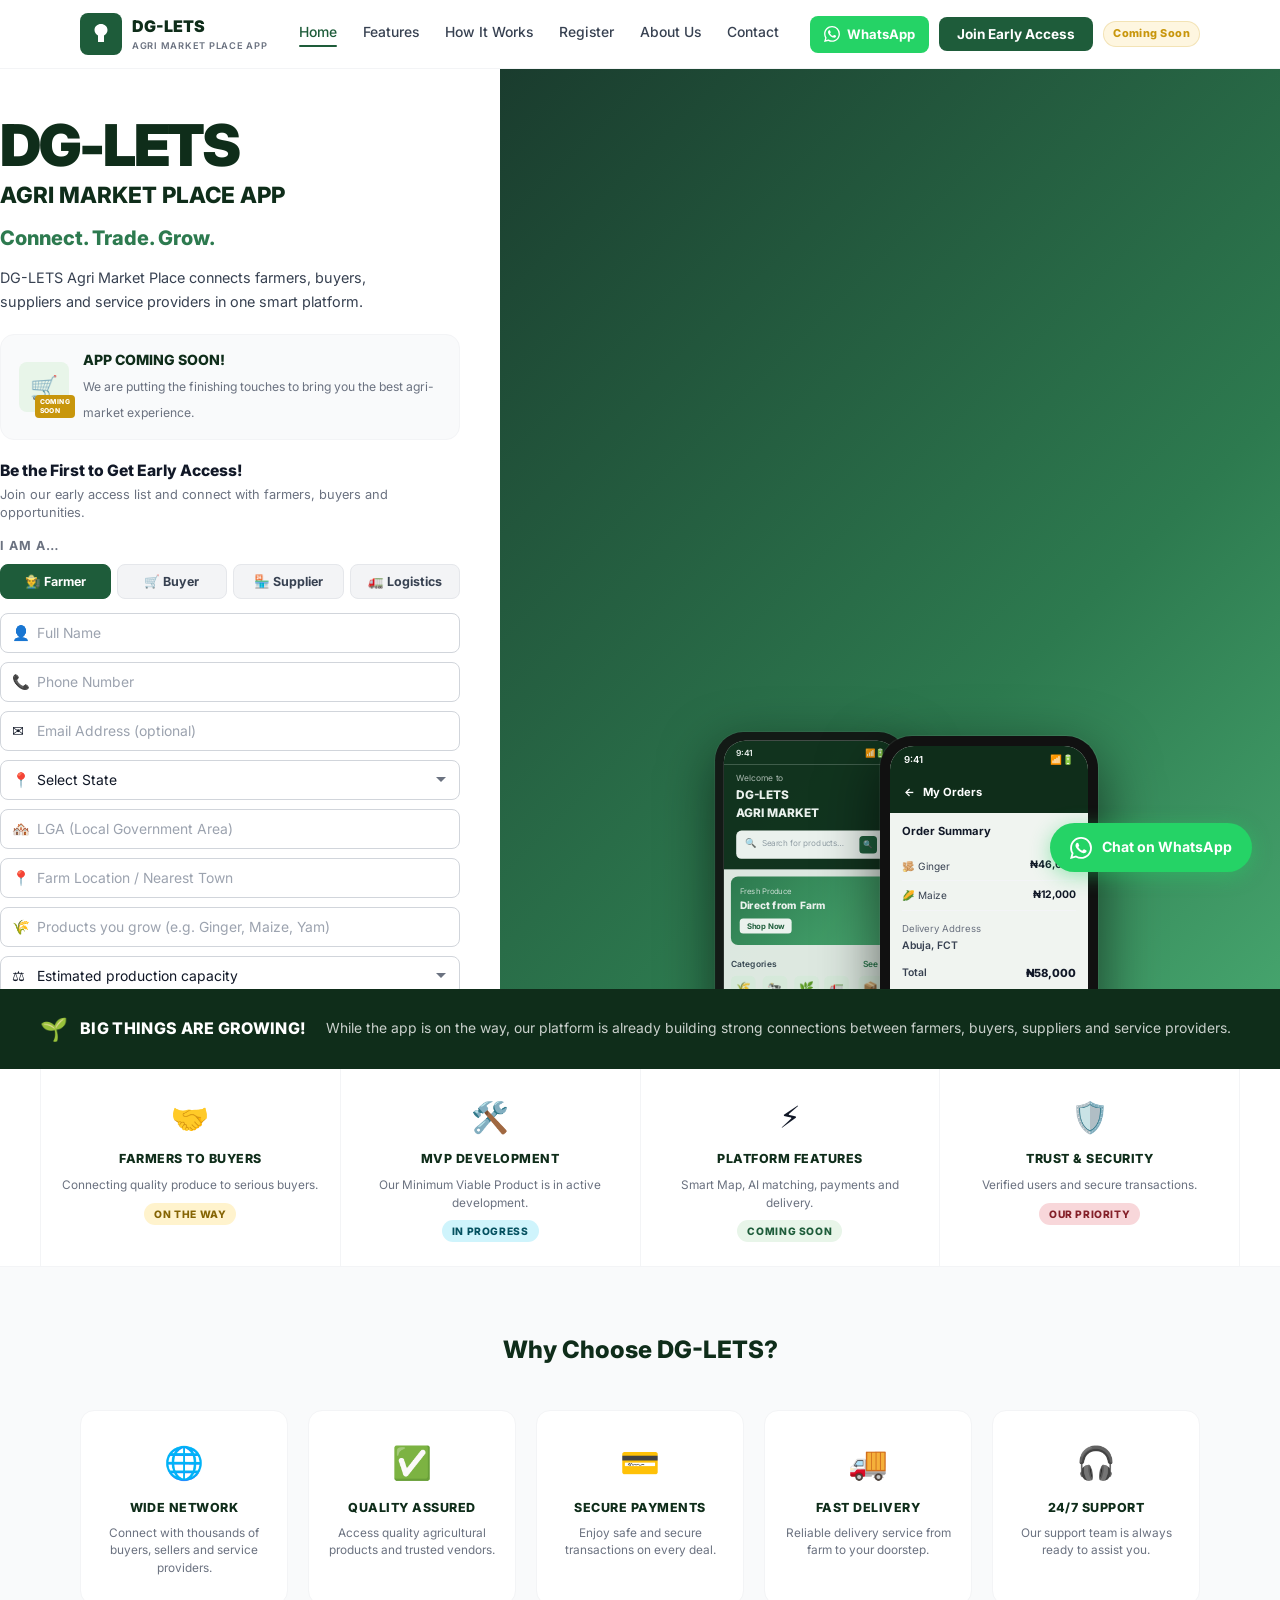
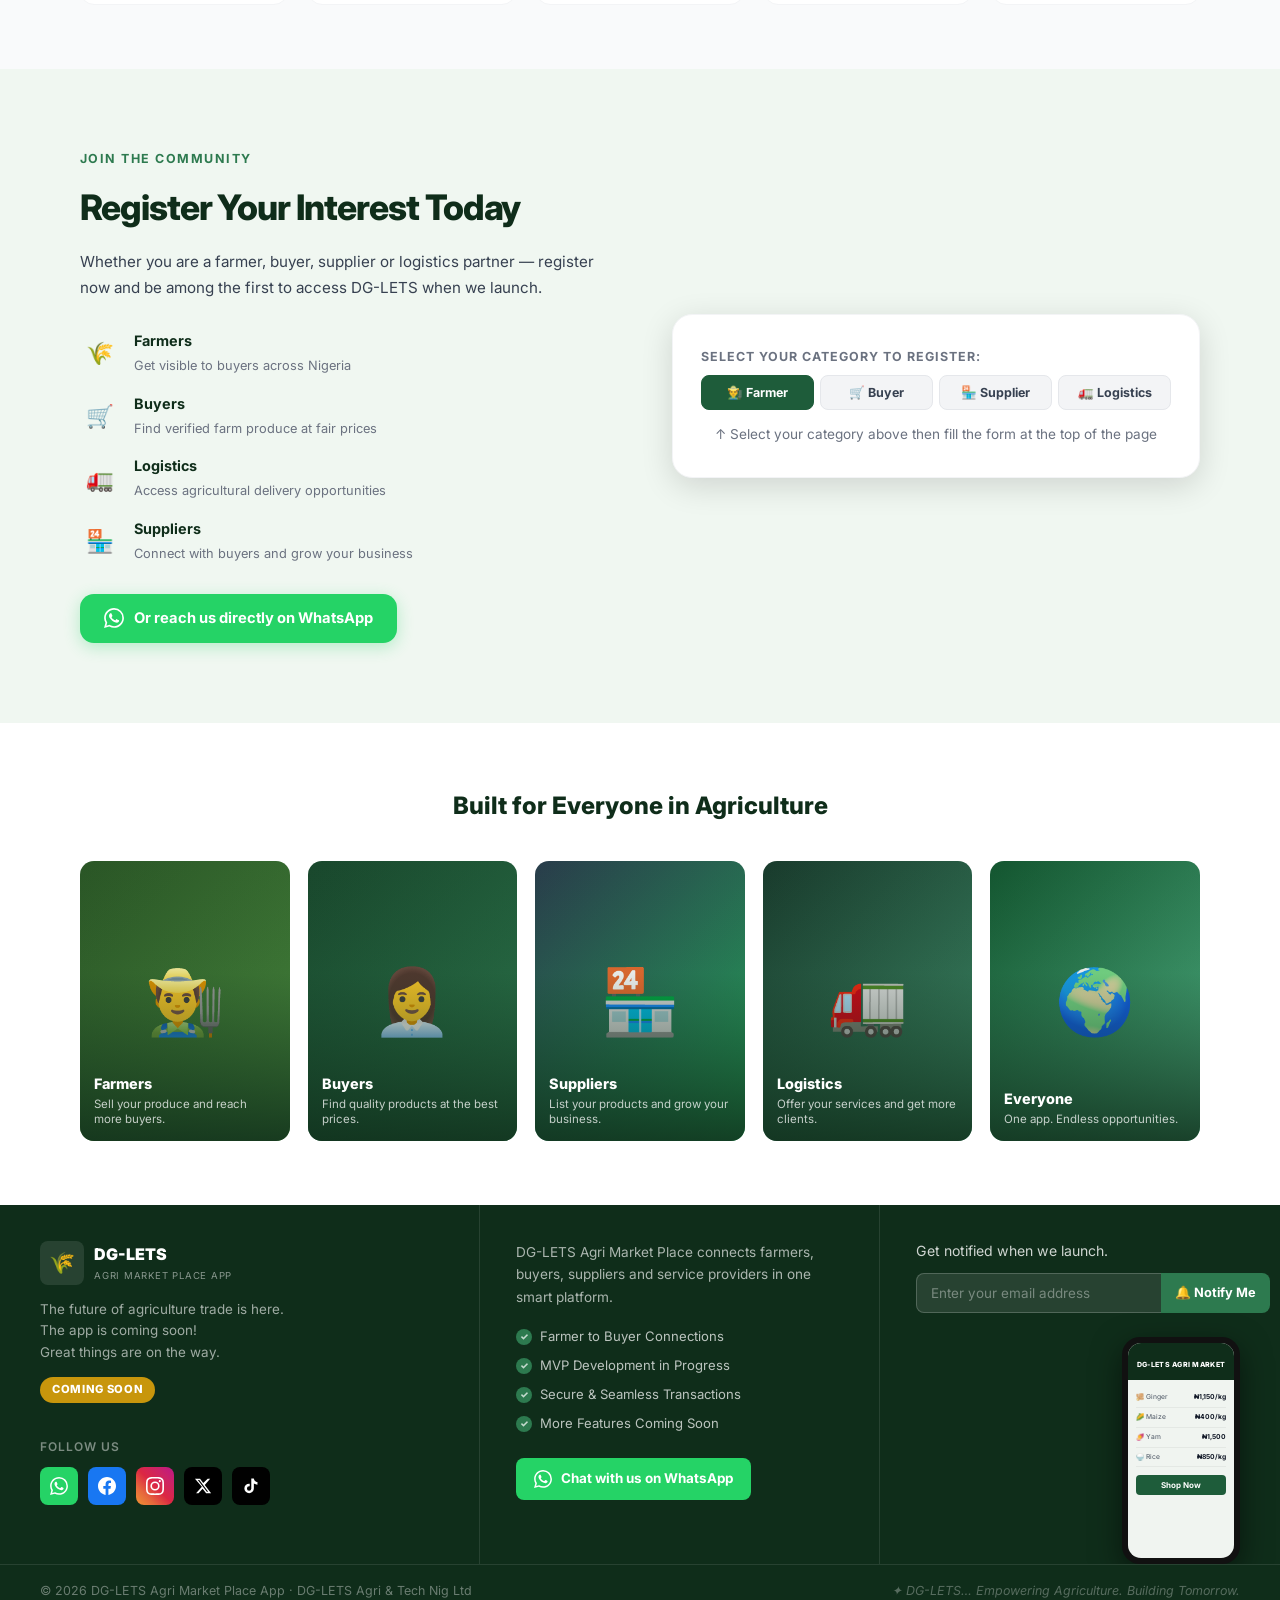
==== commit 1c26abb6: "feat: add TikTok social icon to index and founder pages" ====
--- a/landing/index.html
+++ b/landing/index.html
@@ -487,6 +487,7 @@
           <a href="#" class="social-icon facebook" title="Facebook — Coming Soon"><svg viewBox="0 0 24 24" fill="currentColor" width="18" height="18"><path d="M24 12.073c0-6.627-5.373-12-12-12s-12 5.373-12 12c0 5.99 4.388 10.954 10.125 11.854v-8.385H7.078v-3.47h3.047V9.43c0-3.007 1.792-4.669 4.533-4.669 1.312 0 2.686.235 2.686.235v2.953H15.83c-1.491 0-1.956.925-1.956 1.874v2.25h3.328l-.532 3.47h-2.796v8.385C19.612 23.027 24 18.062 24 12.073z"/></svg></a>
           <a href="#" class="social-icon instagram" title="Instagram — Coming Soon"><svg viewBox="0 0 24 24" fill="currentColor" width="18" height="18"><path d="M12 2.163c3.204 0 3.584.012 4.85.07 3.252.148 4.771 1.691 4.919 4.919.058 1.265.069 1.645.069 4.849 0 3.205-.012 3.584-.069 4.849-.149 3.225-1.664 4.771-4.919 4.919-1.266.058-1.644.07-4.85.07-3.204 0-3.584-.012-4.849-.07-3.26-.149-4.771-1.699-4.919-4.92-.058-1.265-.07-1.644-.07-4.849 0-3.204.013-3.583.07-4.849.149-3.227 1.664-4.771 4.919-4.919 1.266-.057 1.645-.069 4.849-.069zM12 0C8.741 0 8.333.014 7.053.072 2.695.272.273 2.69.073 7.052.014 8.333 0 8.741 0 12c0 3.259.014 3.668.072 4.948.2 4.358 2.618 6.78 6.98 6.98C8.333 23.986 8.741 24 12 24c3.259 0 3.668-.014 4.948-.072 4.354-.2 6.782-2.618 6.979-6.98.059-1.28.073-1.689.073-4.948 0-3.259-.014-3.667-.072-4.947-.196-4.354-2.617-6.78-6.979-6.98C15.668.014 15.259 0 12 0zm0 5.838a6.162 6.162 0 100 12.324 6.162 6.162 0 000-12.324zM12 16a4 4 0 110-8 4 4 0 010 8zm6.406-11.845a1.44 1.44 0 100 2.881 1.44 1.44 0 000-2.881z"/></svg></a>
           <a href="#" class="social-icon twitter" title="Twitter/X — Coming Soon"><svg viewBox="0 0 24 24" fill="currentColor" width="18" height="18"><path d="M18.244 2.25h3.308l-7.227 8.26 8.502 11.24H16.17l-4.714-6.231-5.401 6.231H2.744l7.737-8.835L1.254 2.25H8.08l4.253 5.622zm-1.161 17.52h1.833L7.084 4.126H5.117z"/></svg></a>
+          <a href="#" class="social-icon tiktok" title="TikTok — Coming Soon"><svg viewBox="0 0 24 24" fill="currentColor" width="18" height="18"><path d="M19.59 6.69a4.83 4.83 0 01-3.77-4.25V2h-3.45v13.67a2.89 2.89 0 01-2.88 2.5 2.89 2.89 0 01-2.89-2.89 2.89 2.89 0 012.89-2.89c.28 0 .54.04.79.1V9.01a6.33 6.33 0 00-.79-.05 6.34 6.34 0 00-6.34 6.34 6.34 6.34 0 006.34 6.34 6.34 6.34 0 006.33-6.34V8.69a8.18 8.18 0 004.78 1.52V6.75a4.85 4.85 0 01-1.01-.06z"/></svg></a>
         </div>
       </div>
     </div>
--- a/landing/styles.css
+++ b/landing/styles.css
@@ -335,6 +335,8 @@
 .social-icon.instagram:hover { transform: translateY(-2px); opacity: .85; }
 .social-icon.twitter    { background: #000; }
 .social-icon.twitter:hover { background: #333; transform: translateY(-2px); }
+.social-icon.tiktok     { background: #010101; }
+.social-icon.tiktok:hover { background: #333; transform: translateY(-2px); }
 
 .footer-mid-col { padding: 36px; border-right: 1px solid rgba(255,255,255,.1); }
 .footer-mid-col p { font-size: .85rem; color: rgba(255,255,255,.65); line-height: 1.65; margin-bottom: 18px; }
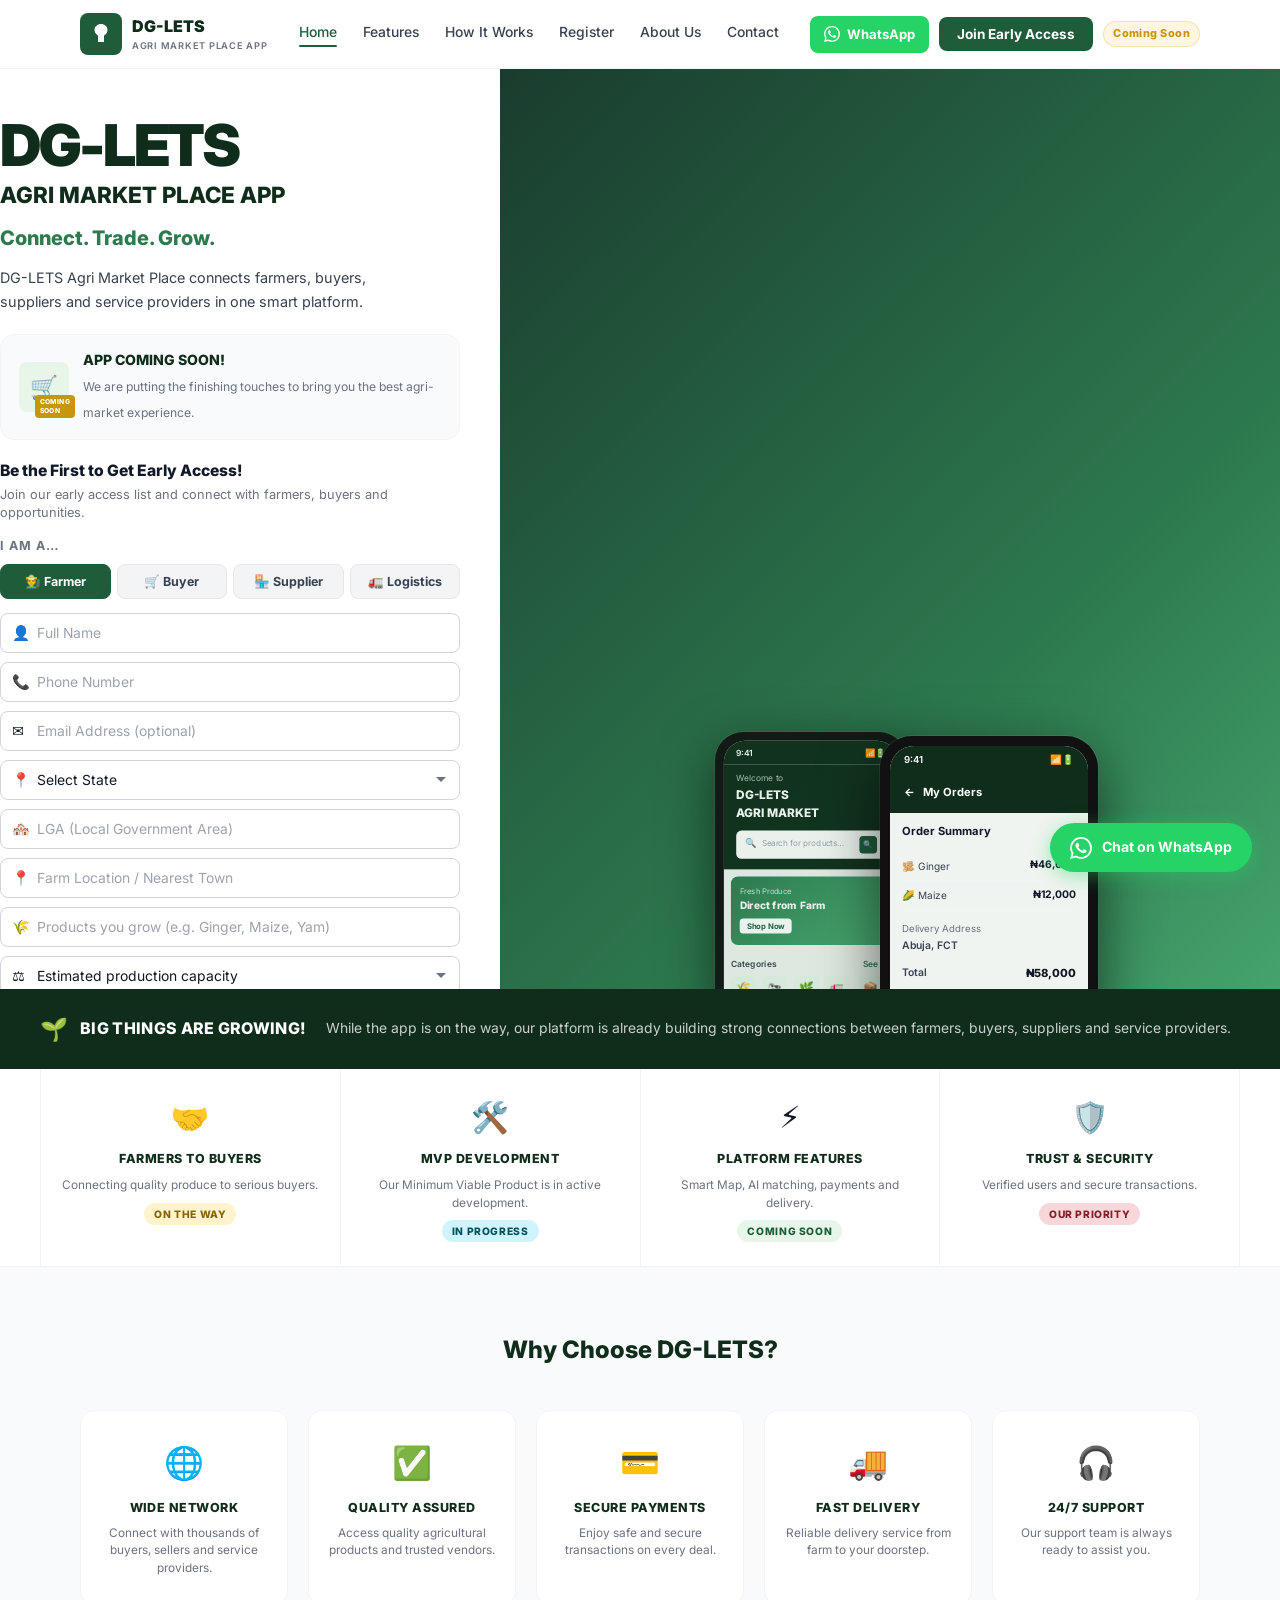
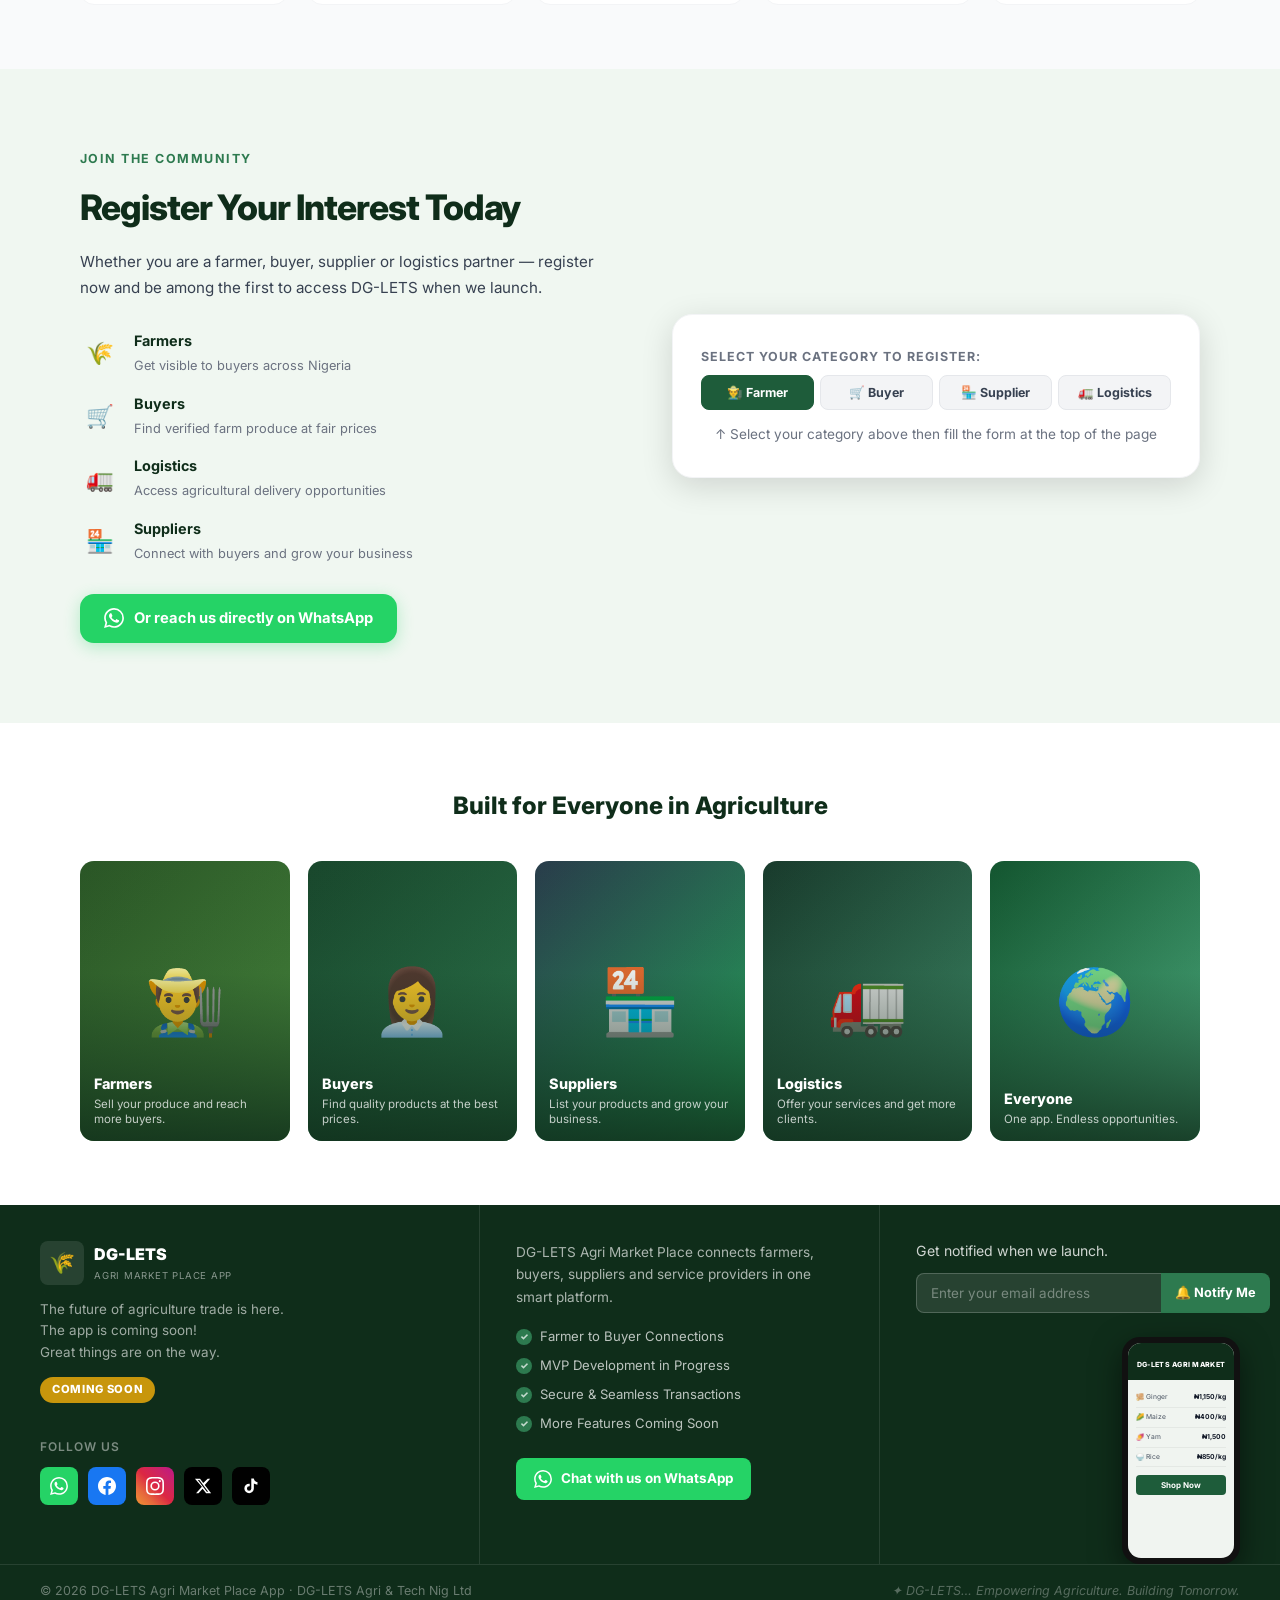
==== commit 9409e2a7: "fix: mobile navbar layout — hide desktop CTA/pill, WA icon-only on mobile, inline override styles" ====
--- a/landing/index.html
+++ b/landing/index.html
@@ -39,6 +39,25 @@
   <link rel="preconnect" href="https://fonts.gstatic.com" crossorigin />
   <link href="https://fonts.googleapis.com/css2?family=Inter:wght@300;400;500;600;700;800;900&display=swap" rel="stylesheet" />
   <link rel="stylesheet" href="styles.css" />
+
+  <!-- ═══ Mobile navbar override — inline for cache reliability ═══ -->
+  <style>
+    /* On mobile: hide desktop-only items, make WA button icon-only */
+    @media (max-width: 860px) {
+      .nav-cta-desktop          { display: none !important; }
+      .nav-logo-text .logo-sub  { display: none !important; }
+      .nav-links                { display: none !important; }
+      .hamburger                { display: flex !important; }
+      /* WhatsApp nav: show icon only, no text */
+      .btn-whatsapp-nav .nav-wa-label { display: none !important; }
+      .btn-whatsapp-nav {
+        padding: 8px 10px !important;
+        border-radius: 8px !important;
+      }
+      /* Tighten nav height */
+      .nav-inner { height: 60px !important; }
+    }
+  </style>
 
   <!-- ═══ Google Analytics — replace G-XXXXXXXXXX with your ID ═══ -->
   <script async src="https://www.googletagmanager.com/gtag/js?id=G-XXXXXXXXXX"></script>
@@ -122,10 +141,10 @@
            class="btn-whatsapp-nav" target="_blank" rel="noopener"
            onclick="trackWhatsApp('navbar')">
           <svg viewBox="0 0 24 24" fill="currentColor" width="16" height="16"><path d="M17.472 14.382c-.297-.149-1.758-.867-2.03-.967-.273-.099-.471-.148-.67.15-.197.297-.767.966-.94 1.164-.173.199-.347.223-.644.075-.297-.15-1.255-.463-2.39-1.475-.883-.788-1.48-1.761-1.653-2.059-.173-.297-.018-.458.13-.606.134-.133.298-.347.446-.52.149-.174.198-.298.298-.497.099-.198.05-.371-.025-.52-.075-.149-.669-1.612-.916-2.207-.242-.579-.487-.5-.669-.51-.173-.008-.371-.01-.57-.01-.198 0-.52.074-.792.372-.272.297-1.04 1.016-1.04 2.479 0 1.462 1.065 2.875 1.213 3.074.149.198 2.096 3.2 5.077 4.487.709.306 1.262.489 1.694.625.712.227 1.36.195 1.871.118.571-.085 1.758-.719 2.006-1.413.248-.694.248-1.289.173-1.413-.074-.124-.272-.198-.57-.347m-5.421 7.403h-.004a9.87 9.87 0 01-5.031-1.378l-.361-.214-3.741.982.998-3.648-.235-.374a9.86 9.86 0 01-1.51-5.26c.001-5.45 4.436-9.884 9.888-9.884 2.64 0 5.122 1.03 6.988 2.898a9.825 9.825 0 012.893 6.994c-.003 5.45-4.437 9.884-9.885 9.884m8.413-18.297A11.815 11.815 0 0012.05 0C5.495 0 .16 5.335.157 11.892c0 2.096.547 4.142 1.588 5.945L.057 24l6.305-1.654a11.882 11.882 0 005.683 1.448h.005c6.554 0 11.89-5.335 11.893-11.893a11.821 11.821 0 00-3.48-8.413z"/></svg>
-          WhatsApp
+          <span class="nav-wa-label">WhatsApp</span>
         </a>
-        <button class="btn-download" onclick="scrollToRegister()">Join Early Access</button>
-        <span class="coming-soon-pill">Coming Soon</span>
+        <button class="btn-download nav-cta-desktop" onclick="scrollToRegister()">Join Early Access</button>
+        <span class="coming-soon-pill nav-cta-desktop">Coming Soon</span>
       </div>
       <button class="hamburger" id="hamburger" aria-label="Open menu" aria-expanded="false">
         <span></span><span></span><span></span>
@@ -485,7 +504,7 @@
             <svg viewBox="0 0 24 24" fill="currentColor" width="18" height="18"><path d="M17.472 14.382c-.297-.149-1.758-.867-2.03-.967-.273-.099-.471-.148-.67.15-.197.297-.767.966-.94 1.164-.173.199-.347.223-.644.075-.297-.15-1.255-.463-2.39-1.475-.883-.788-1.48-1.761-1.653-2.059-.173-.297-.018-.458.13-.606.134-.133.298-.347.446-.52.149-.174.198-.298.298-.497.099-.198.05-.371-.025-.52-.075-.149-.669-1.612-.916-2.207-.242-.579-.487-.5-.669-.51-.173-.008-.371-.01-.57-.01-.198 0-.52.074-.792.372-.272.297-1.04 1.016-1.04 2.479 0 1.462 1.065 2.875 1.213 3.074.149.198 2.096 3.2 5.077 4.487.709.306 1.262.489 1.694.625.712.227 1.36.195 1.871.118.571-.085 1.758-.719 2.006-1.413.248-.694.248-1.289.173-1.413-.074-.124-.272-.198-.57-.347m-5.421 7.403h-.004a9.87 9.87 0 01-5.031-1.378l-.361-.214-3.741.982.998-3.648-.235-.374a9.86 9.86 0 01-1.51-5.26c.001-5.45 4.436-9.884 9.888-9.884 2.64 0 5.122 1.03 6.988 2.898a9.825 9.825 0 012.893 6.994c-.003 5.45-4.437 9.884-9.885 9.884m8.413-18.297A11.815 11.815 0 0012.05 0C5.495 0 .16 5.335.157 11.892c0 2.096.547 4.142 1.588 5.945L.057 24l6.305-1.654a11.882 11.882 0 005.683 1.448h.005c6.554 0 11.89-5.335 11.893-11.893a11.821 11.821 0 00-3.48-8.413z"/></svg>
           </a>
           <a href="#" class="social-icon facebook" title="Facebook — Coming Soon"><svg viewBox="0 0 24 24" fill="currentColor" width="18" height="18"><path d="M24 12.073c0-6.627-5.373-12-12-12s-12 5.373-12 12c0 5.99 4.388 10.954 10.125 11.854v-8.385H7.078v-3.47h3.047V9.43c0-3.007 1.792-4.669 4.533-4.669 1.312 0 2.686.235 2.686.235v2.953H15.83c-1.491 0-1.956.925-1.956 1.874v2.25h3.328l-.532 3.47h-2.796v8.385C19.612 23.027 24 18.062 24 12.073z"/></svg></a>
-          <a href="#" class="social-icon instagram" title="Instagram — Coming Soon"><svg viewBox="0 0 24 24" fill="currentColor" width="18" height="18"><path d="M12 2.163c3.204 0 3.584.012 4.85.07 3.252.148 4.771 1.691 4.919 4.919.058 1.265.069 1.645.069 4.849 0 3.205-.012 3.584-.069 4.849-.149 3.225-1.664 4.771-4.919 4.919-1.266.058-1.644.07-4.85.07-3.204 0-3.584-.012-4.849-.07-3.26-.149-4.771-1.699-4.919-4.92-.058-1.265-.07-1.644-.07-4.849 0-3.204.013-3.583.07-4.849.149-3.227 1.664-4.771 4.919-4.919 1.266-.057 1.645-.069 4.849-.069zM12 0C8.741 0 8.333.014 7.053.072 2.695.272.273 2.69.073 7.052.014 8.333 0 8.741 0 12c0 3.259.014 3.668.072 4.948.2 4.358 2.618 6.78 6.98 6.98C8.333 23.986 8.741 24 12 24c3.259 0 3.668-.014 4.948-.072 4.354-.2 6.782-2.618 6.979-6.98.059-1.28.073-1.689.073-4.948 0-3.259-.014-3.667-.072-4.947-.196-4.354-2.617-6.78-6.979-6.98C15.668.014 15.259 0 12 0zm0 5.838a6.162 6.162 0 100 12.324 6.162 6.162 0 000-12.324zM12 16a4 4 0 110-8 4 4 0 010 8zm6.406-11.845a1.44 1.44 0 100 2.881 1.44 1.44 0 000-2.881z"/></svg></a>
+        <a href="https://www.instagram.com/dgletsagritechng" target="_blank" rel="noopener" class="social-icon instagram" title="Instagram @dgletsagritechng"><svg viewBox="0 0 24 24" fill="currentColor" width="18" height="18"><path d="M12 2.163c3.204 0 3.584.012 4.85.07 3.252.148 4.771 1.691 4.919 4.919.058 1.265.069 1.645.069 4.849 0 3.205-.012 3.584-.069 4.849-.149 3.225-1.664 4.771-4.919 4.919-1.266.058-1.644.07-4.85.07-3.204 0-3.584-.012-4.849-.07-3.26-.149-4.771-1.699-4.919-4.92-.058-1.265-.07-1.644-.07-4.849 0-3.204.013-3.583.07-4.849.149-3.227 1.664-4.771 4.919-4.919 1.266-.057 1.645-.069 4.849-.069zM12 0C8.741 0 8.333.014 7.053.072 2.695.272.273 2.69.073 7.052.014 8.333 0 8.741 0 12c0 3.259.014 3.668.072 4.948.2 4.358 2.618 6.78 6.98 6.98C8.333 23.986 8.741 24 12 24c3.259 0 3.668-.014 4.948-.072 4.354-.2 6.782-2.618 6.979-6.98.059-1.28.073-1.689.073-4.948 0-3.259-.014-3.667-.072-4.947-.196-4.354-2.617-6.78-6.979-6.98C15.668.014 15.259 0 12 0zm0 5.838a6.162 6.162 0 100 12.324 6.162 6.162 0 000-12.324zM12 16a4 4 0 110-8 4 4 0 010 8zm6.406-11.845a1.44 1.44 0 100 2.881 1.44 1.44 0 000-2.881z"/></svg></a>
           <a href="#" class="social-icon twitter" title="Twitter/X — Coming Soon"><svg viewBox="0 0 24 24" fill="currentColor" width="18" height="18"><path d="M18.244 2.25h3.308l-7.227 8.26 8.502 11.24H16.17l-4.714-6.231-5.401 6.231H2.744l7.737-8.835L1.254 2.25H8.08l4.253 5.622zm-1.161 17.52h1.833L7.084 4.126H5.117z"/></svg></a>
           <a href="#" class="social-icon tiktok" title="TikTok — Coming Soon"><svg viewBox="0 0 24 24" fill="currentColor" width="18" height="18"><path d="M19.59 6.69a4.83 4.83 0 01-3.77-4.25V2h-3.45v13.67a2.89 2.89 0 01-2.88 2.5 2.89 2.89 0 01-2.89-2.89 2.89 2.89 0 012.89-2.89c.28 0 .54.04.79.1V9.01a6.33 6.33 0 00-.79-.05 6.34 6.34 0 00-6.34 6.34 6.34 6.34 0 006.34 6.34 6.34 6.34 0 006.33-6.34V8.69a8.18 8.18 0 004.78 1.52V6.75a4.85 4.85 0 01-1.01-.06z"/></svg></a>
         </div>
--- a/landing/styles.css
+++ b/landing/styles.css
@@ -29,8 +29,8 @@
 }
 
 *, *::before, *::after { box-sizing: border-box; margin: 0; padding: 0; }
-html { scroll-behavior: smooth; }
-body { font-family: var(--font); background: var(--white); color: var(--gray-900); line-height: 1.6; overflow-x: hidden; }
+html { scroll-behavior: smooth; overflow-x: hidden; }
+body { font-family: var(--font); background: var(--white); color: var(--gray-900); line-height: 1.6; overflow-x: hidden; max-width: 100vw; }
 a { text-decoration: none; color: inherit; }
 img { max-width: 100%; display: block; }
 button, input, select, textarea { font-family: var(--font); }
@@ -74,19 +74,19 @@
   position: sticky; top: 0; z-index: 1000;
   transition: box-shadow .3s;
 }
-.nav-inner { display: flex; align-items: center; justify-content: space-between; height: 68px; }
-.nav-logo { display: flex; align-items: center; gap: 10px; }
+.nav-inner { display: flex; align-items: center; justify-content: space-between; height: 68px; min-width: 0; }
+.nav-logo { display: flex; align-items: center; gap: 10px; min-width: 0; flex-shrink: 1; }
 .nav-logo-icon { width: 42px; height: 42px; background: var(--green-main); border-radius: var(--radius); display: flex; align-items: center; justify-content: center; flex-shrink: 0; }
 .nav-logo-icon svg { width: 24px; height: 24px; fill: white; }
-.nav-logo-text .logo-name { font-size: 1rem; font-weight: 900; color: var(--green-dark); display: block; }
-.nav-logo-text .logo-sub  { font-size: .58rem; font-weight: 600; color: var(--gray-500); letter-spacing: .08em; text-transform: uppercase; display: block; }
+.nav-logo-text .logo-name { font-size: 1rem; font-weight: 900; color: var(--green-dark); display: block; white-space: nowrap; }
+.nav-logo-text .logo-sub  { font-size: .58rem; font-weight: 600; color: var(--gray-500); letter-spacing: .08em; text-transform: uppercase; display: block; white-space: nowrap; }
 .nav-links { display: flex; align-items: center; gap: 26px; }
 .nav-links a { font-size: .87rem; font-weight: 500; color: var(--gray-700); transition: color .2s; position: relative; padding-bottom: 3px; }
 .nav-links a:hover,
 .nav-links a.active { color: var(--green-main); }
 .nav-links a.active::after,
 .nav-links a:hover::after { content: ''; position: absolute; bottom: 0; left: 0; right: 0; height: 2px; background: var(--green-main); border-radius: 2px; }
-.nav-right { display: flex; align-items: center; gap: 10px; }
+.nav-right { display: flex; align-items: center; gap: 10px; flex-shrink: 0; }
 .btn-whatsapp-nav {
   display: flex; align-items: center; gap: 7px;
   background: var(--wa-green); color: white;
@@ -110,11 +110,11 @@
    HERO
 ══════════════════════════════════════ */
 .hero { background: var(--white); display: grid; grid-template-columns: 500px 1fr; min-height: calc(100vh - 68px); max-height: 920px; overflow: hidden; }
-.hero-left { padding: 48px 40px 48px 0; display: flex; flex-direction: column; justify-content: center; }
+.hero-left { padding: 48px 40px 48px 0; display: flex; flex-direction: column; justify-content: center; min-width: 0; }
 .hero-brand-name { font-size: 3.6rem; font-weight: 900; color: var(--green-dark); letter-spacing: -.04em; line-height: 1; margin-bottom: 2px; }
 .hero-brand-sub  { font-size: 1.4rem; font-weight: 800; color: var(--green-dark); margin-bottom: 10px; }
 .hero-tagline    { font-size: 1.25rem; font-weight: 800; color: var(--green-mid); margin-bottom: 12px; }
-.hero-desc       { font-size: .9rem; color: var(--gray-700); line-height: 1.65; margin-bottom: 20px; max-width: 420px; }
+.hero-desc       { font-size: .9rem; color: var(--gray-700); line-height: 1.65; margin-bottom: 20px; max-width: 420px; width: 100%; }
 
 /* Coming soon box */
 .coming-soon-box { background: var(--off-white); border: 1px solid var(--gray-100); border-radius: var(--radius-lg); padding: 14px 18px; display: flex; align-items: center; gap: 14px; margin-bottom: 18px; }
@@ -236,7 +236,7 @@
 /* ══════════════════════════════════════
    BIG THINGS BANNER
 ══════════════════════════════════════ */
-.big-things-banner { background: var(--green-dark); color: white; padding: 22px 40px; display: flex; align-items: center; gap: 20px; flex-wrap: wrap; }
+.big-things-banner { background: var(--green-dark); color: white; padding: 22px 40px; display: flex; align-items: center; gap: 20px; flex-wrap: wrap; overflow: hidden; }
 .bt-left { display: flex; align-items: center; gap: 12px; white-space: nowrap; }
 .bt-left .bt-icon { font-size: 1.4rem; }
 .bt-left strong { font-size: 1rem; font-weight: 800; letter-spacing: .02em; }
@@ -404,8 +404,14 @@
   .status-bar-inner { grid-template-columns: repeat(2,1fr); }
   .register-inner { grid-template-columns: 1fr; gap: 40px; }
   .nav-links { display: none; }
-  .nav-right .btn-download span,
+  /* Hide everything in nav-right except the CTA button itself */
+  .nav-right .btn-whatsapp-nav { display: none; }
   .nav-right .coming-soon-pill { display: none; }
+  .nav-right .btn-download span { display: none; }
+  /* Logo sub-text stacks on small screens — hide it */
+  .nav-logo-text .logo-sub { display: none; }
+  /* Keep CTA button compact */
+  .nav-right .btn-download { padding: 8px 14px; font-size: .82rem; white-space: nowrap; }
   .hamburger { display: flex; }
   .big-things-banner { padding: 18px 20px; }
   .footer-top { grid-template-columns: 1fr; }
@@ -422,3 +428,62 @@
   .footer-bottom { flex-direction: column; text-align: center; padding: 16px 20px; }
   .big-things-banner { flex-direction: column; gap: 10px; }
 }
+
+/* ══════════════════════════════════════
+   MOBILE (≤ 480px) — tight phones
+══════════════════════════════════════ */
+@media (max-width: 480px) {
+  .container { padding: 0 16px; }
+
+  /* Navbar — tighten further on very small screens */
+  .nav-inner { height: 60px; }
+  .nav-right .btn-download { padding: 7px 10px; font-size: .76rem; }
+
+  /* Hero */
+  .hero-left { padding: 28px 0; }
+  .hero-brand-name { font-size: 2.4rem; }
+  .hero-brand-sub  { font-size: 1.1rem; }
+  .hero-tagline    { font-size: 1.05rem; }
+  .hero-desc       { font-size: .85rem; max-width: 100%; }
+  .hero-right      { min-height: 300px; }
+
+  /* Coming soon box */
+  .coming-soon-box { padding: 12px 14px; gap: 10px; }
+  .cs-icon { width: 42px; height: 42px; font-size: 1.2rem; }
+
+  /* Role tabs: 2 columns */
+  .role-tabs { grid-template-columns: repeat(2, 1fr); }
+  .role-tab { font-size: .74rem; padding: 8px 4px; min-width: 0; }
+
+  /* Forms */
+  .form-row input,
+  .form-row select { font-size: .84rem; padding: 10px 10px 10px 34px; }
+  .btn-join { font-size: .88rem; padding: 12px; }
+
+  /* Sections */
+  .why-grid { grid-template-columns: 1fr 1fr; gap: 12px; }
+  .why-card { padding: 18px 12px; }
+  .people-grid { grid-template-columns: 1fr 1fr; gap: 12px; }
+
+  /* Status bar */
+  .status-bar-inner { grid-template-columns: 1fr; }
+  .status-col { padding: 18px 16px; }
+
+  /* Big things banner */
+  .big-things-banner { padding: 16px; flex-direction: column; gap: 8px; text-align: center; }
+  .bt-left { justify-content: center; }
+
+  /* Register section */
+  .register-section { padding: 48px 0; }
+  .register-form-wrap { padding: 24px 16px; }
+
+  /* Footer */
+  .footer-logo-col { padding: 28px 16px; }
+  .footer-mid-col  { padding: 28px 16px; }
+  .footer-right-col { padding: 24px 16px 0; }
+  .notify-row input  { font-size: .82rem; }
+  .footer-bottom { padding: 14px 16px; font-size: .72rem; }
+
+  /* Toast */
+  .toast { right: 12px; left: 12px; max-width: none; bottom: 80px; }
+}
